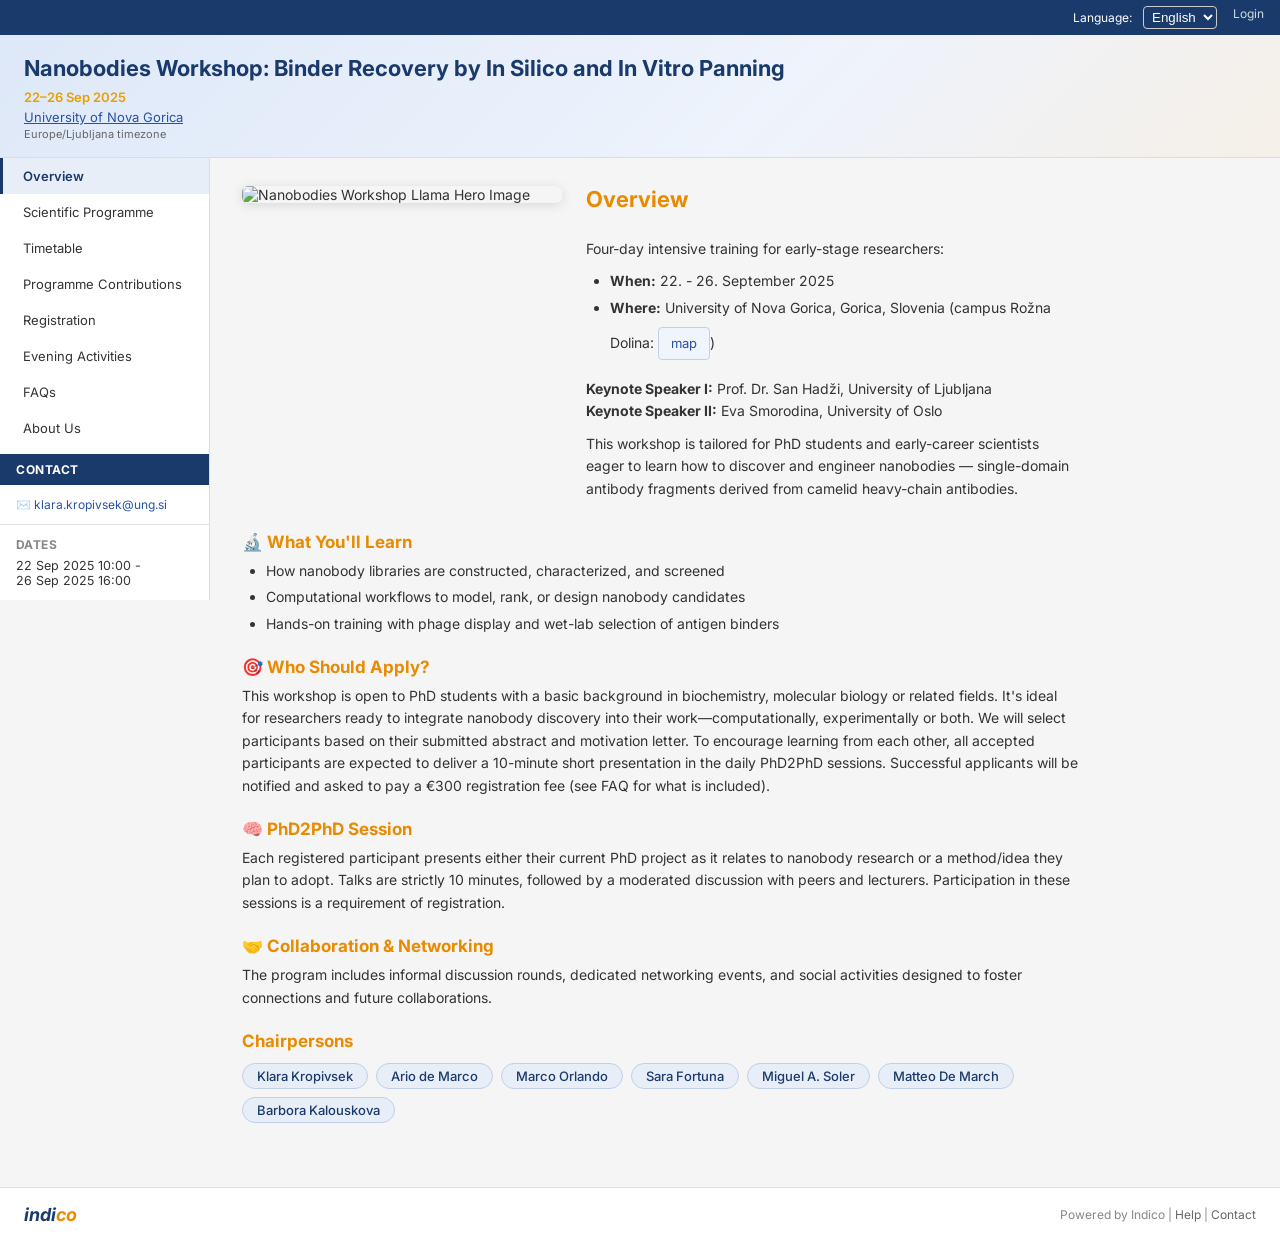
==== nanobodies-workshop/index.html @ 0fa0f904 "Add translated and emulated nanobodies indico workshop website" ====
<!DOCTYPE html>
<html lang="en">
<head>
  <meta charset="UTF-8">
  <meta name="viewport" content="width=device-width, initial-scale=1.0">
  <title>Nanobodies Workshop: Binder Recovery by In Silico and In Vitro Panning</title>
  <link rel="stylesheet" href="style.css">
  <link href="https://fonts.googleapis.com/css2?family=Inter:wght@400;500;600;700&display=swap" rel="stylesheet">
</head>
<body>

  <!-- Top Bar with Language Toggle -->
  <div id="top-bar">
    <div class="lang-switcher">
      <span style="color: #fff; margin-right: 8px;" data-i18n="lang_txt">Language:</span>
      <select id="lang-select" onchange="changeLanguage(this.value)" style="background: transparent; color: #fff; border: 1px solid #ccc; border-radius: 4px; padding: 2px 4px;">
        <option value="en" style="color: black;">English</option>
        <option value="it" style="color: black;">Italiano</option>
      </select>
    </div>
    <a href="#">Login</a>
  </div>

  <!-- Header -->
  <header id="site-header">
    <h1 data-i18n="site_title">Nanobodies Workshop: Binder Recovery by In Silico and In Vitro Panning</h1>
    <div class="event-meta" data-i18n="event_date">22–26 Sep 2025</div>
    <div class="event-location" data-i18n="event_loc">University of Nova Gorica</div>
    <div class="event-tz" data-i18n="event_tz">Europe/Ljubljana timezone</div>
  </header>

  <!-- Main Body Layout -->
  <div id="page-body">
    
    <!-- Sidebar -->
    <aside id="sidebar">
      <nav>
        <ul>
          <li><a href="#" class="nav-link active" data-target="overview" data-i18n="nav_overview">Overview</a></li>
          <li><a href="#" class="nav-link" data-target="programme" data-i18n="nav_programme">Scientific Programme</a></li>
          <li><a href="#" class="nav-link" data-target="timetable" data-i18n="nav_timetable">Timetable</a></li>
          <li><a href="#" class="nav-link" data-target="contributions" data-i18n="nav_contrib">Programme Contributions</a></li>
          <li><a href="#" class="nav-link" data-target="registration" data-i18n="nav_reg">Registration</a></li>
          <li><a href="#" class="nav-link" data-target="evening" data-i18n="nav_evening">Evening Activities</a></li>
          <li><a href="#" class="nav-link" data-target="faqs" data-i18n="nav_faqs">FAQs</a></li>
          <li><a href="#" class="nav-link" data-target="about" data-i18n="nav_about">About Us</a></li>
        </ul>
      </nav>
      
      <div class="sidebar-section-header" data-i18n="nav_support">Contact</div>
      <div class="sidebar-contact">
        <a href="mailto:klara.kropivsek@ung.si">✉️ klara.kropivsek@ung.si</a>
      </div>

      <div class="sidebar-info-box">
        <h4 data-i18n="dates_title">Dates</h4>
        <div data-i18n="dates_info">22 Sep 2025 10:00 -<br>26 Sep 2025 16:00</div>
      </div>
    </aside>

    <!-- Main Content Area -->
    <main id="main-content">
      
      <!-- Overview Section -->
      <section id="overview" class="page-section active">
        <div class="event-hero">
          <img src="hero.png" alt="Nanobodies Workshop Llama Hero Image">
          <div class="event-hero-text">
            <h2 data-i18n="overview_h2">Overview</h2>
            <p data-i18n="overview_p1">Four-day intensive training for early-stage researchers:</p>
            <ul>
              <li><strong data-i18n="when">When:</strong> 22. - 26. September 2025</li>
              <li><strong data-i18n="where">Where:</strong> University of Nova Gorica, Gorica, Slovenia (campus Rožna Dolina: <a href="https://maps.app.goo.gl/PM1hABKpAfYEtW3E6" class="map-link">map</a>)</li>
            </ul>
            <p><strong>Keynote Speaker I:</strong> Prof. Dr. San Hadži, University of Ljubljana<br>
            <strong>Keynote Speaker II:</strong> Eva Smorodina, University of Oslo</p>
            <p data-i18n="overview_p2">This workshop is tailored for PhD students and early-career scientists eager to learn how to discover and engineer nanobodies — single-domain antibody fragments derived from camelid heavy-chain antibodies.</p>
          </div>
        </div>

        <h3 data-i18n="ov_learn_h">🔬 What You'll Learn</h3>
        <ul>
          <li data-i18n="ov_learn_1">How nanobody libraries are constructed, characterized, and screened</li>
          <li data-i18n="ov_learn_2">Computational workflows to model, rank, or design nanobody candidates</li>
          <li data-i18n="ov_learn_3">Hands-on training with phage display and wet-lab selection of antigen binders</li>
        </ul>

        <h3 data-i18n="ov_who_h">🎯 Who Should Apply?</h3>
        <p data-i18n="ov_who_p">This workshop is open to PhD students with a basic background in biochemistry, molecular biology or related fields. It's ideal for researchers ready to integrate nanobody discovery into their work—computationally, experimentally or both. We will select participants based on their submitted abstract and motivation letter. To encourage learning from each other, all accepted participants are expected to deliver a 10-minute short presentation in the daily PhD2PhD sessions. Successful applicants will be notified and asked to pay a €300 registration fee (see FAQ for what is included).</p>

        <h3 data-i18n="ov_phd_h">🧠 PhD2PhD Session</h3>
        <p data-i18n="ov_phd_p">Each registered participant presents either their current PhD project as it relates to nanobody research or a method/idea they plan to adopt. Talks are strictly 10 minutes, followed by a moderated discussion with peers and lecturers. Participation in these sessions is a requirement of registration.</p>

        <h3 data-i18n="ov_collab_h">🤝 Collaboration & Networking</h3>
        <p data-i18n="ov_collab_p">The program includes informal discussion rounds, dedicated networking events, and social activities designed to foster connections and future collaborations.</p>

        <h3 data-i18n="ov_chair_h">Chairpersons</h3>
        <div class="chairpersons-grid">
          <span class="chairperson-tag">Klara Kropivsek</span>
          <span class="chairperson-tag">Ario de Marco</span>
          <span class="chairperson-tag">Marco Orlando</span>
          <span class="chairperson-tag">Sara Fortuna</span>
          <span class="chairperson-tag">Miguel A. Soler</span>
          <span class="chairperson-tag">Matteo De March</span>
          <span class="chairperson-tag">Barbora Kalouskova</span>
        </div>
      </section>

      <!-- Scientific Programme Section -->
      <section id="programme" class="page-section">
        <h2 data-i18n="prog_h2">Scientific Programme</h2>
        <p class="info-box note"><span class="info-icon">ℹ</span> <span data-i18n="prog_note">The Nanobodies Workshop programme is now available for download. Our keynote speaker will be announced shortly. Please note that minor changes may still occur.</span></p>

        <div class="programme-item">
          <div class="programme-item-header">Fundamentals of Nanobodies <span>▾</span></div>
          <div class="programme-item-body" data-i18n="prog_desc_1">Here we introduce the core principles of VHH library construction and display. Participants compare immune, naïve/pre-immune and synthetic library formats. They explore methods for generating diversity such as PCR amplification and CDR randomisation. The session also covers quality metrics—library size, complexity and error rates—and presents an overview of phage, yeast and ribosome display workflows.</div>
        </div>

        <div class="programme-item">
          <div class="programme-item-header">In Silico Modelling and Design <span>▾</span></div>
          <div class="programme-item-body" data-i18n="prog_desc_2">These sessions introduce core computational workflows for nanobody discovery, beginning with repertoire profiling and homology modelling to generate initial VHH structures and assess binding via virtual panning and docking. It then progresses to de novo design strategies, showcasing machine-learning and mutational-scanning approaches for proposing novel CDR variants with enhanced stability and affinity.</div>
        </div>

        <div class="programme-item">
          <div class="programme-item-header">Experimental Panning <span>▾</span></div>
          <div class="programme-item-body" data-i18n="prog_desc_3">These sessions focus on hands-on selection techniques for recovering antigen-specific VHHs. Participants run phage-display panning rounds, learn to adjust washing stringencies and elution methods, and compare solid-phase versus live-cell panning protocols. The session emphasises optimization at each round to maximise binder enrichment.</div>
        </div>
        
        <div class="programme-item">
          <div class="programme-item-header">Biophysics and Optimization <span>▾</span></div>
          <div class="programme-item-body" data-i18n="prog_desc_4">This session focuses on computational approaches for predicting and improving nanobody biophysical properties. Beginning with homology modelling, molecular docking and molecular dynamics, it explores how these methods can assess stability, affinity and aggregation propensity of VHHs.</div>
        </div>
        
        <div class="programme-item">
          <div class="programme-item-header">Structural and Imaging Applications <span>▾</span></div>
          <div class="programme-item-body" data-i18n="prog_desc_5">Here we address the role of nanobodies in structural biology and advanced microscopy. The session begins by examining how VHHs act as crystallization chaperones and cryo-EM stabilizers, reducing conformational heterogeneity, stabilizing transient protein states and serving as fiducial markers to improve particle alignment and orientation diversity.</div>
        </div>
        
        <div class="programme-item">
          <div class="programme-item-header">PhD2PhD <span>▾</span></div>
          <div class="programme-item-body" data-i18n="prog_desc_6">Each evening, early-stage researchers have the opportunity to present a concise overview of their PhD projects or novel methodological concepts in ten minutes, followed by a moderated discussion. This sessions are designed to encourage peer feedback, collaborative problem-solving and the exchange of practical insights.</div>
        </div>
        
        <div class="programme-item">
          <div class="programme-item-header">Keynote Lecture <span>▾</span></div>
          <div class="programme-item-body" data-i18n="prog_desc_7">Plenary keynote addresses broad perspectives on the current research landscape and future directions of nanobody science. More information to follow.</div>
        </div>
      </section>

      <!-- Timetable Section -->
      <section id="timetable" class="page-section">
        <h2 data-i18n="cal_h2">Timetable</h2>
        
        <div class="timetable-days">
          <button class="day-tab active" data-day="day1">Mon 22/09</button>
          <button class="day-tab" data-day="day2">Tue 23/09</button>
          <button class="day-tab" data-day="day3">Wed 24/09</button>
          <button class="day-tab" data-day="day4">Thu 25/09</button>
          <button class="day-tab" data-day="day5">Fri 26/09</button>
        </div>

        <div id="day1" class="timetable-day active">
          <h3>Mon 22/09</h3>
          
          <div class="timetable-entry">
            <div class="timetable-time">15:00</div>
            <div class="timetable-item registration">
              <strong>Registrations</strong>
              <div class="item-location">University of Nova Gorica</div>
            </div>
          </div>
          
          <div class="timetable-entry">
            <div class="timetable-time">16:00</div>
            <div class="timetable-item">
              <strong>Keynote Lecture I: Prof. San Hadži</strong>
              <div class="item-location">University of Nova Gorica</div>
            </div>
          </div>
          
          <div class="timetable-entry">
            <div class="timetable-time">17:00</div>
            <div class="timetable-item social">
              <strong>Apero</strong>
              <div class="item-location">University of Nova Gorica</div>
            </div>
          </div>
        </div>

        <div id="day2" class="timetable-day">
          <h3>Tue 23/09</h3>
          <p class="info-box">More detailed schedule will be available soon.</p>
        </div>
        <div id="day3" class="timetable-day"><h3>Wed 24/09</h3><p class="info-box">More detailed schedule will be available soon.</p></div>
        <div id="day4" class="timetable-day"><h3>Thu 25/09</h3><p class="info-box">More detailed schedule will be available soon.</p></div>
        <div id="day5" class="timetable-day"><h3>Fri 26/09</h3><p class="info-box">More detailed schedule will be available soon.</p></div>
      </section>

      <!-- Contributions Section -->
      <section id="contributions" class="page-section">
        <h2 data-i18n="contrib_h2">Programme Contributions</h2>
        
        <div class="contribution-card">
          <div class="contrib-title"><span class="contrib-num">9.</span> Keynote Lecture I: Prof. San Hadži</div>
          <div class="contrib-speaker">👤 <span class="speaker-name">Prof. San Hadži</span> (Faculty of Chemistry and Chemical Technology, University of Ljubljana)</div>
          <div class="contrib-time">🕒 22/09/25, 16:00</div>
          <div class="contrib-type">Lecture</div>
          <div class="contrib-abstract">Pareto trade-offs in nanobody binding affinity and its correlation with the geometrical space</div>
        </div>
        
        <div class="contribution-card">
          <div class="contrib-title"><span class="contrib-num">3.</span> Characteristics of Nanobody Libraries</div>
          <div class="contrib-speaker">👤 <span class="speaker-name">Prof. Ario de Marco</span> (University of Nova Gorica, Slovenia)</div>
          <div class="contrib-time">🕒 23/09/25, 09:00</div>
          <div class="contrib-type">Lecture</div>
          <div class="contrib-abstract">This introductory session provides a foundational overview of nanobody (VHH) libraries. Participants will learn the key differences between immune libraries, native/pre-immune libraries, and synthetic libraries.</div>
        </div>
        
        <div class="contribution-card">
          <div class="contrib-title"><span class="contrib-num">4.</span> Nanobody Isolation In Silico From Pre-Immune Libraries</div>
          <div class="contrib-speaker">👤 <span class="speaker-name">Klara Kropivsek</span> (University of Nova Gorica)</div>
          <div class="contrib-time">🕒 23/09/25, 11:00</div>
          <div class="contrib-type">Lecture</div>
          <div class="contrib-abstract">Virtual screening and docking-based identification of VHH candidates directly from NGS-sequenced naive repertoires.</div>
        </div>
      </section>

      <!-- Registration Section -->
      <section id="registration" class="page-section">
        <h2 data-i18n="reg_h2">Registration</h2>
        
        <div class="reg-notice">
          <div class="reg-icon">ℹ</div>
          <div>
            <strong data-i18n="reg_login_req">Account required to register</strong><br>
            <span data-i18n="reg_login_desc">You must be logged in to register for this event.</span><br>
            <a href="#" class="register-btn" data-i18n="btn_login">Login to Register</a>
          </div>
        </div>
      </section>

      <!-- Evening Activities Section -->
      <section id="evening" class="page-section">
        <h2 data-i18n="eve_h2">Evening Activities</h2>
        <p data-i18n="eve_desc">We'll share a full schedule soon, but you can already look forward to relaxed after-hours gatherings designed to bring everyone together. Test your wits in a <strong>friendly pub quiz</strong>, enjoy a <strong>conference dinner</strong> following one of the keynote talks, and join us for an <strong>additional social outing</strong>—whether it's sampling local flavours or discovering a regional landmark—to round off each day with good food and conversation and building new connections.</p>
      </section>

      <!-- FAQs Section -->
      <section id="faqs" class="page-section">
        <h2 data-i18n="faq_h2">FAQs</h2>
        
        <div class="faq-item">
          <div class="faq-q">1. Is the workshop free?</div>
          <div class="faq-a">
            No. Selected participants pay a <strong>€300 registration fee</strong>, which covers:
            <ul>
              <li>Accommodation at the Garage Hostel (see Q2)</li>
              <li>All meals (lunches, coffee breaks) and social events</li>
              <li>Wet-lab consumables and materials</li>
            </ul>
            <strong>Note:</strong> Transport costs are not covered, except for transfers we organize during the workshop.
          </div>
        </div>

        <div class="faq-item">
          <div class="faq-q">2. What accommodation is provided?</div>
          <div class="faq-a">
            We've reserved rooms at Garage Hostel, Solkan. Public transport is free for all workshop attendees and stops directly in front of the hostel. There's also a bike-sharing station nearby.
          </div>
        </div>
        
        <div class="faq-item">
          <div class="faq-q">3. Can I earn ECTS credits?</div>
          <div class="faq-a">
            We do not directly award ECTS credits. However, we will issue an official Certificate of Attendance indicating the workshop's workload and learning outcomes.
          </div>
        </div>
        
        <div class="faq-item">
          <div class="faq-q">4. Is the workshop open to international applicants?</div>
          <div class="faq-a">
            Yes, researchers from any country are welcome to apply. We're happy to provide invitation letters and supporting documents to help with your visa application.
          </div>
        </div>
        
        <div class="faq-item">
          <div class="faq-q">5. What food will be served?</div>
          <div class="faq-a">
            We cater to all dietary needs—vegetarian, vegan, gluten-free, halal, etc. When you register, you'll be asked to specify any dietary restrictions or allergies.
          </div>
        </div>
        
        <div class="faq-item">
          <div class="faq-q">8. What is the cancellation policy?</div>
          <div class="faq-a">
            Free cancellation up to 1.9.2025. No refunds for cancellations made after 1.9.2025.
          </div>
        </div>
      </section>

      <!-- About Us Section -->
      <section id="about" class="page-section">
        <h2 data-i18n="about_h2">About Us</h2>
        
        <h3 data-i18n="ab_org">About the Organisers</h3>
        <p data-i18n="ab_org_desc">The Nanobody Workshop is jointly organised by members of the Laboratory of Environmental and Life Sciences at the University of Nova Gorica and international collaborators. We are grateful for the support of everyone who helped shape the programme and make this event possible.</p>
        
        <h4 data-i18n="ab_scicomm">Scientific Committee</h4>
        <p><strong>Chair:</strong> Dr. Klara Kropivšek, Prof. Ario de Marco<br>
        <strong>Members:</strong> Dr. Marco Orlando, Dr. Claudia d'Ercole, Urša Štrancar, Lucia Cikatricisova, Mirna Nakić, Xinyu Hu, Dr. Miguel A. Soler, Dr. Sara Fortuna, Dr. Matteo De March, Dr. Barbora Kalousková</p>

        <h4 data-i18n="ab_orgcomm">Organising Committee</h4>
        <p>Dr. Klara Kropivšek, Prof. Ario de Marco, Dr. Claudia D'Ercole, Dr. Petra Raspor, Prof. Ian R. White, Nadja Lovec Santinello, Prof. Miha Pavšič (Instruct-ERIC Slovenia), PhD students of the LELS group<br>
        We also warmly acknowledge the support of the broader LELS team for their help and encouragement throughout the planning process.</p>

        <h3 data-i18n="ab_research">About the Research</h3>
        <p data-i18n="ab_research_desc">The Ario de Marco group specialises in scalable nanobody production, focusing on efficient microbial expression systems and robust purification protocols. They have developed and refined phage display selection strategies to isolate high-affinity binders, often integrating deep sequencing to monitor selection dynamics and improve target coverage.</p>

        <h3 data-i18n="ab_support">Support and Funding</h3>
        <p data-i18n="ab_support_desc"><strong>Host Institution:</strong> University of Nova Gorica – Laboratory of Environmental and Life Sciences (LELS)<br>
        <strong>Funding:</strong> Instruct ERIC Slovenia, SMASH (Marie Skłodowska-Curie Actions)</p>
      </section>

    </main>
  </div>

  <footer id="site-footer">
    <div class="footer-logo">
      indi<span>co</span>
    </div>
    <div>
      Powered by Indico | <a href="#">Help</a> | <a href="mailto:klara.kropivsek@ung.si">Contact</a>
    </div>
  </footer>

  <script src="script.js"></script>
  <script src="lang.js"></script>
</body>
</html>
---- nanobodies-workshop/style.css ----
/* ===== Reset & Base ===== */
*, *::before, *::after { box-sizing: border-box; margin: 0; padding: 0; }

:root {
  --primary: #1a3a6b;
  --primary-light: #2952a3;
  --accent: #e8a000;
  --accent-dark: #c98a00;
  --text: #333;
  --text-light: #555;
  --bg: #f5f5f5;
  --bg-white: #fff;
  --border: #ddd;
  --sidebar-width: 210px;
  --header-height: 120px;
  --nav-height: 44px;
  --orange: #e88b00;
}

html { scroll-behavior: smooth; }

body {
  font-family: 'Inter', 'Segoe UI', Arial, sans-serif;
  font-size: 14px;
  color: var(--text);
  background: var(--bg);
  min-height: 100vh;
}

a { color: var(--primary-light); text-decoration: none; }
a:hover { text-decoration: underline; }

/* ===== Top Bar ===== */
#top-bar {
  background: var(--primary);
  color: #fff;
  padding: 6px 16px;
  font-size: 12px;
  display: flex;
  justify-content: flex-end;
  gap: 16px;
}
#top-bar a { color: #cdd; font-size: 12px; }

/* ===== Header ===== */
#site-header {
  background: linear-gradient(135deg, #dde8f8 0%, #eef3fc 60%, #f5f0e8 100%);
  border-bottom: 1px solid var(--border);
  padding: 20px 24px 16px;
}
#site-header h1 {
  font-size: 22px;
  font-weight: 700;
  color: var(--primary);
  margin-bottom: 8px;
}
#site-header .event-meta {
  font-size: 13px;
  color: var(--accent);
  font-weight: 600;
  margin-bottom: 4px;
}
#site-header .event-location {
  font-size: 13px;
  color: var(--primary-light);
  text-decoration: underline;
  cursor: pointer;
}
#site-header .event-tz {
  font-size: 11px;
  color: #666;
  margin-top: 2px;
}

/* ===== Nav Tabs ===== */
#main-nav {
  background: #fff;
  border-bottom: 2px solid var(--border);
  display: flex;
  padding: 0 24px;
  gap: 0;
  overflow-x: auto;
}
#main-nav a {
  display: block;
  padding: 10px 16px;
  font-size: 13px;
  font-weight: 500;
  color: var(--text);
  border-bottom: 3px solid transparent;
  white-space: nowrap;
  transition: color 0.2s, border-color 0.2s;
}
#main-nav a:hover { color: var(--primary-light); text-decoration: none; }
#main-nav a.active {
  color: var(--primary);
  border-bottom-color: var(--primary);
  font-weight: 600;
}

/* ===== Layout ===== */
#page-body {
  display: flex;
  min-height: calc(100vh - 200px);
}

/* ===== Sidebar ===== */
#sidebar {
  width: var(--sidebar-width);
  min-width: var(--sidebar-width);
  background: #fff;
  border-right: 1px solid var(--border);
  padding: 0;
  position: sticky;
  top: 0;
  height: fit-content;
}

#sidebar nav ul { list-style: none; }
#sidebar nav ul li a {
  display: block;
  padding: 10px 20px;
  font-size: 13px;
  color: var(--text);
  border-left: 3px solid transparent;
  transition: background 0.15s, border-color 0.15s;
}
#sidebar nav ul li a:hover {
  background: #f0f4fb;
  color: var(--primary);
  text-decoration: none;
}
#sidebar nav ul li a.active {
  background: #e8eef7;
  border-left-color: var(--primary);
  color: var(--primary);
  font-weight: 600;
}

.sidebar-section-header {
  background: var(--primary);
  color: #fff;
  font-size: 12px;
  font-weight: 700;
  padding: 8px 16px;
  text-transform: uppercase;
  letter-spacing: 0.5px;
  margin-top: 8px;
}

.sidebar-contact { padding: 12px 16px; }
.sidebar-contact a {
  font-size: 12px;
  color: var(--primary-light);
  display: flex;
  align-items: center;
  gap: 6px;
}
.sidebar-contact a:hover { text-decoration: underline; }

/* ===== Main Content ===== */
#main-content {
  flex: 1;
  padding: 28px 32px;
  max-width: 900px;
}

/* Page sections (shown/hidden via JS) */
.page-section { display: none; }
.page-section.active { display: block; }

/* ===== Content Typography ===== */
#main-content h2 {
  font-size: 22px;
  font-weight: 700;
  color: var(--orange);
  margin-bottom: 18px;
  padding-bottom: 8px;
}
#main-content h3 {
  font-size: 17px;
  font-weight: 700;
  color: var(--orange);
  margin: 22px 0 8px;
}
#main-content h4 {
  font-size: 14px;
  font-weight: 700;
  color: var(--text);
  margin: 14px 0 6px;
}
#main-content p { margin-bottom: 10px; line-height: 1.6; }
#main-content ul {
  margin: 8px 0 10px 24px;
  line-height: 1.6;
}
#main-content li { margin-bottom: 4px; }

/* ===== Hero image ===== */
.event-hero {
  display: flex;
  gap: 24px;
  margin-bottom: 22px;
  align-items: flex-start;
}
.event-hero img {
  width: 320px;
  max-width: 100%;
  border-radius: 6px;
  box-shadow: 0 2px 12px rgba(0,0,0,0.12);
}
.event-hero-text { flex: 1; }

/* ===== Info Boxes ===== */
.info-box {
  background: #f0f4fb;
  border: 1px solid #b8cce8;
  border-left: 4px solid var(--primary);
  border-radius: 4px;
  padding: 12px 16px;
  margin: 14px 0;
  font-size: 13px;
  line-height: 1.5;
}
.info-box.note { border-left-color: var(--orange); background: #fef8ec; border-color: #f5dfaa; }
.info-box .info-icon { color: var(--primary); font-weight: bold; margin-right: 6px; }

blockquote {
  border-left: 3px solid var(--border);
  padding: 8px 16px;
  margin: 12px 0;
  color: var(--text-light);
  font-style: italic;
}

/* ===== Timetable ===== */
.timetable-days {
  display: flex;
  gap: 0;
  border-bottom: 2px solid var(--border);
  margin-bottom: 20px;
  flex-wrap: wrap;
}
.timetable-days button {
  padding: 8px 14px;
  font-size: 13px;
  border: 1px solid var(--border);
  border-bottom: none;
  background: #f5f5f5;
  cursor: pointer;
  color: var(--text);
  transition: background 0.15s;
  margin-right: 2px;
  border-radius: 4px 4px 0 0;
}
.timetable-days button:hover { background: #e0e8f5; }
.timetable-days button.active { background: #fff; border-bottom: 2px solid #fff; color: var(--primary); font-weight: 600; margin-bottom: -2px; }

.timetable-day { display: none; }
.timetable-day.active { display: block; }

.timetable-day h3 {
  font-size: 15px;
  color: var(--text);
  font-weight: 600;
  margin-bottom: 12px;
  padding-bottom: 6px;
  border-bottom: 1px solid var(--border);
}

.timetable-entry {
  display: flex;
  gap: 16px;
  padding: 8px 0;
  border-bottom: 1px solid #eee;
  align-items: flex-start;
}
.timetable-time {
  min-width: 50px;
  font-size: 13px;
  color: var(--text-light);
  font-weight: 600;
  padding-top: 2px;
}
.timetable-item {
  flex: 1;
  background: #fef9e8;
  border: 1px solid #ead898;
  border-radius: 4px;
  padding: 8px 12px;
  font-size: 13px;
}
.timetable-item.registration { background: #eaf4fb; border-color: #b8d8f0; }
.timetable-item.social { background: #f0eefd; border-color: #c8c0f0; }
.timetable-item .item-location {
  font-size: 11px;
  color: var(--text-light);
  font-style: italic;
  margin-top: 4px;
}

/* ===== Contributions ===== */
.contribution-card {
  border: 1px solid var(--border);
  border-radius: 6px;
  padding: 16px;
  margin-bottom: 16px;
  background: #fff;
  transition: box-shadow 0.2s;
}
.contribution-card:hover { box-shadow: 0 2px 12px rgba(0,0,0,0.08); }
.contribution-card .contrib-title {
  font-size: 15px;
  font-weight: 600;
  color: var(--primary-light);
  margin-bottom: 6px;
}
.contribution-card .contrib-speaker {
  font-size: 13px;
  color: var(--text-light);
  margin-bottom: 4px;
}
.contribution-card .contrib-speaker .speaker-name { font-weight: 600; color: var(--text); }
.contribution-card .contrib-time {
  font-size: 12px;
  color: var(--text-light);
  margin-bottom: 8px;
}
.contribution-card .contrib-type {
  display: inline-block;
  background: var(--primary);
  color: #fff;
  font-size: 11px;
  padding: 2px 8px;
  border-radius: 10px;
  margin-bottom: 8px;
}
.contribution-card .contrib-abstract {
  font-size: 13px;
  color: var(--text-light);
  line-height: 1.5;
}
.contribution-card .contrib-num { color: var(--primary-light); margin-right: 4px; }

/* ===== Registration ===== */
.reg-notice {
  background: #e8f0fb;
  border: 1px solid #b5ceee;
  border-radius: 6px;
  padding: 16px 20px;
  display: flex;
  gap: 12px;
  align-items: flex-start;
  font-size: 14px;
}
.reg-notice .reg-icon { font-size: 22px; color: var(--primary); flex-shrink: 0; }
.reg-notice a { font-weight: 600; }

/* ===== FAQs ===== */
.faq-item {
  border-bottom: 1px solid var(--border);
  padding: 14px 0;
}
.faq-q {
  font-size: 15px;
  font-weight: 700;
  color: var(--orange);
  cursor: pointer;
  display: flex;
  justify-content: space-between;
  align-items: center;
}
.faq-q::after { content: '▸'; font-size: 13px; color: var(--orange); transition: transform 0.2s; }
.faq-q.open::after { transform: rotate(90deg); }
.faq-a {
  display: none;
  margin-top: 10px;
  font-size: 13.5px;
  line-height: 1.65;
  color: var(--text);
}
.faq-a.open { display: block; }
.faq-a ul { margin: 8px 0 8px 24px; }

/* ===== People cards ===== */
.people-grid {
  display: grid;
  grid-template-columns: repeat(auto-fill, minmax(150px, 1fr));
  gap: 14px;
  margin: 16px 0;
}
.person-card {
  background: #fff;
  border: 1px solid var(--border);
  border-radius: 6px;
  padding: 14px;
  text-align: center;
  font-size: 13px;
  font-weight: 600;
  color: var(--primary);
}

/* ===== Scientific Programme items ===== */
.programme-item {
  border: 1px solid var(--border);
  border-radius: 6px;
  margin-bottom: 18px;
  overflow: hidden;
  background: #fff;
}
.programme-item-header {
  background: #f0f4fb;
  padding: 12px 16px;
  font-size: 15px;
  font-weight: 700;
  color: var(--primary);
  cursor: pointer;
  display: flex;
  justify-content: space-between;
  align-items: center;
  border-bottom: 1px solid var(--border);
}
.programme-item-header:hover { background: #e0e8f5; }
.programme-item-body {
  padding: 14px 16px;
  font-size: 13.5px;
  line-height: 1.65;
  color: var(--text);
}

/* ===== Chairpersons ===== */
.chairpersons-grid {
  display: flex;
  flex-wrap: wrap;
  gap: 8px;
  margin: 12px 0;
}
.chairperson-tag {
  background: #e8eef7;
  border: 1px solid #c0d0e8;
  border-radius: 16px;
  padding: 4px 14px;
  font-size: 13px;
  color: var(--primary);
  font-weight: 500;
}

/* ===== Footer ===== */
#site-footer {
  background: #fff;
  border-top: 1px solid var(--border);
  padding: 16px 24px;
  display: flex;
  justify-content: space-between;
  align-items: center;
  font-size: 12px;
  color: #888;
  margin-top: 24px;
}
#site-footer .footer-logo {
  font-weight: 700;
  font-size: 18px;
  color: var(--primary);
  font-style: italic;
}
#site-footer .footer-logo span { color: var(--orange); }
#site-footer a { color: #666; }
#site-footer a:hover { color: var(--primary); }

/* ===== Register Button ===== */
.register-btn {
  display: inline-block;
  background: var(--primary);
  color: #fff !important;
  padding: 9px 20px;
  border-radius: 4px;
  font-size: 14px;
  font-weight: 600;
  margin-top: 16px;
  transition: background 0.2s;
}
.register-btn:hover { background: var(--primary-light); text-decoration: none !important; }

/* ===== Sidebar dates box ===== */
.sidebar-info-box {
  border-top: 1px solid var(--border);
  padding: 12px 16px;
  font-size: 12.5px;
  color: var(--text);
}
.sidebar-info-box h4 {
  font-size: 12px;
  font-weight: 700;
  text-transform: uppercase;
  letter-spacing: 0.4px;
  color: #888;
  margin-bottom: 6px;
}

/* ===== Map link ===== */
.map-link {
  display: inline-flex;
  align-items: center;
  gap: 6px;
  font-size: 13px;
  color: var(--primary-light);
  background: #f0f4fb;
  border: 1px solid #c0d0e8;
  border-radius: 4px;
  padding: 5px 12px;
  margin: 8px 0;
}
.map-link:hover { background: #e0e8f5; text-decoration: none; }

/* Responsive */
@media (max-width: 700px) {
  #sidebar { display: none; }
  .event-hero { flex-direction: column; }
  .event-hero img { width: 100%; }
  #main-content { padding: 16px; }
}
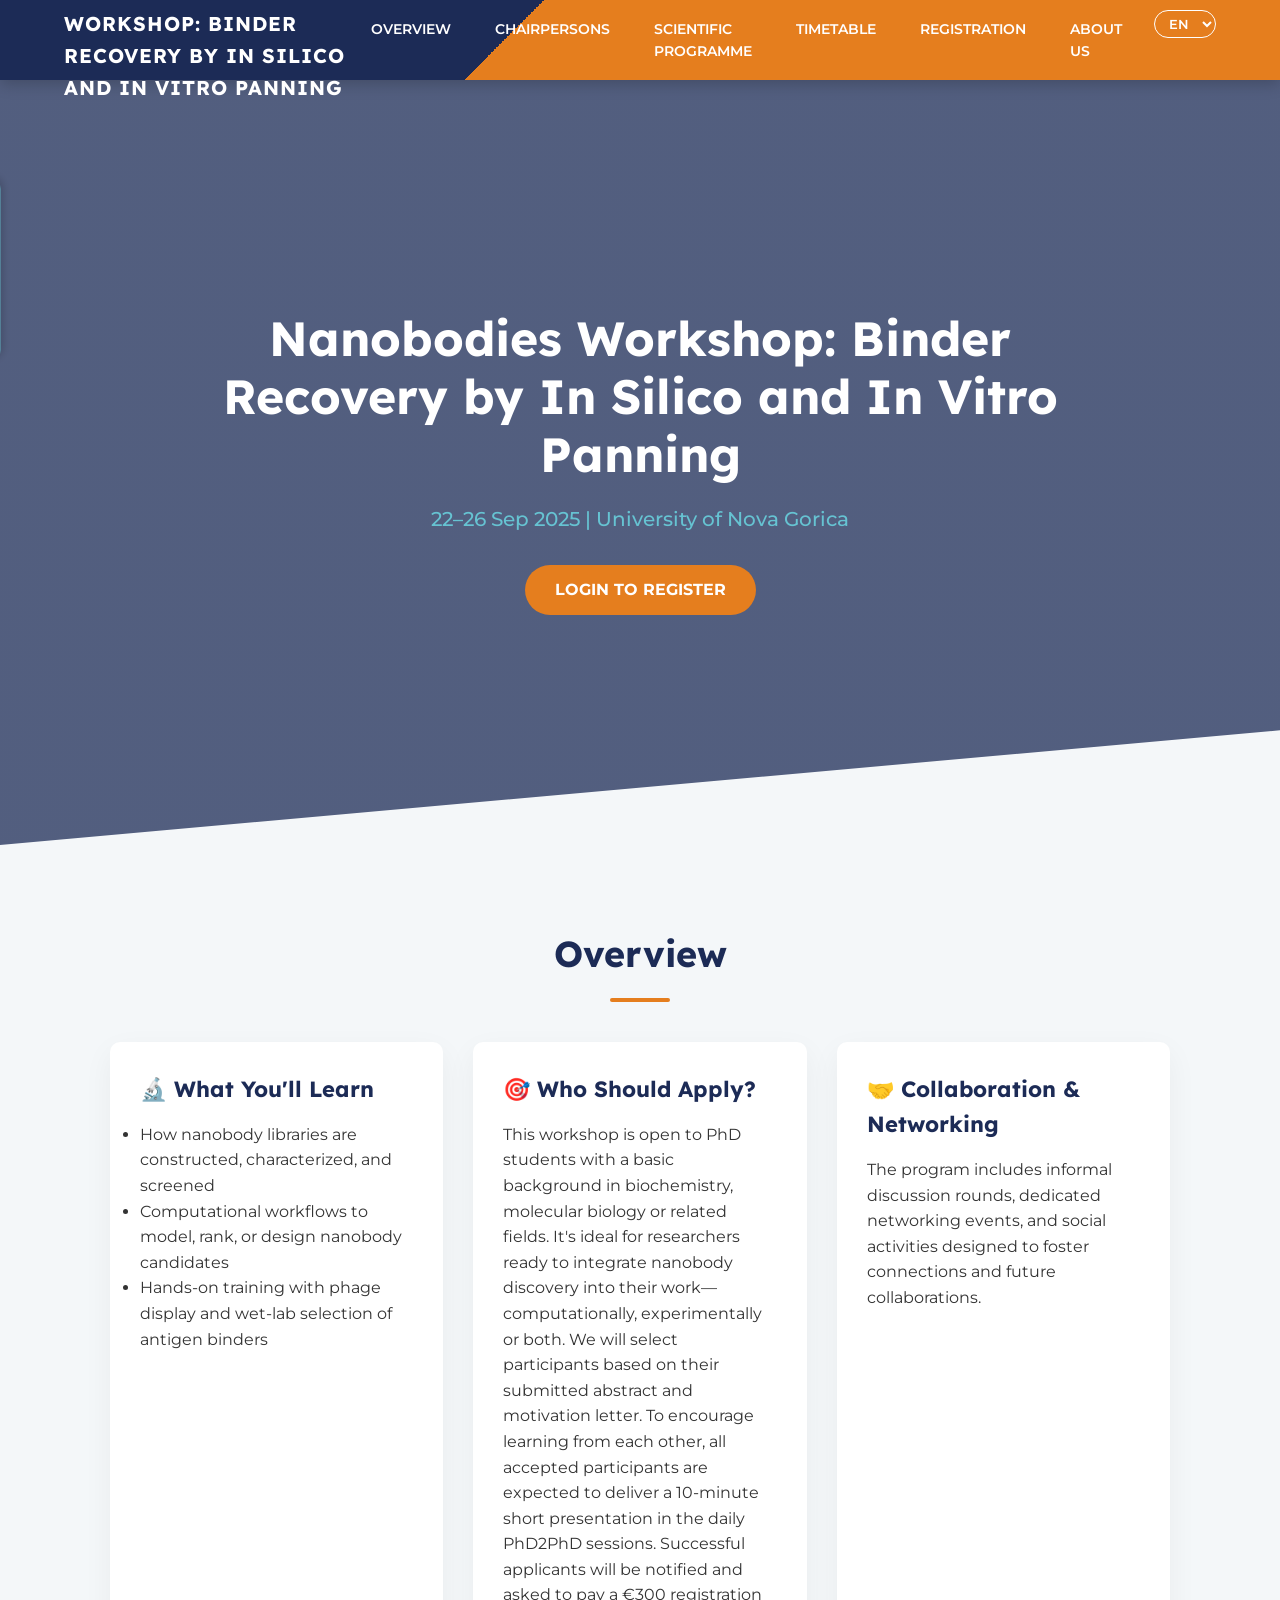
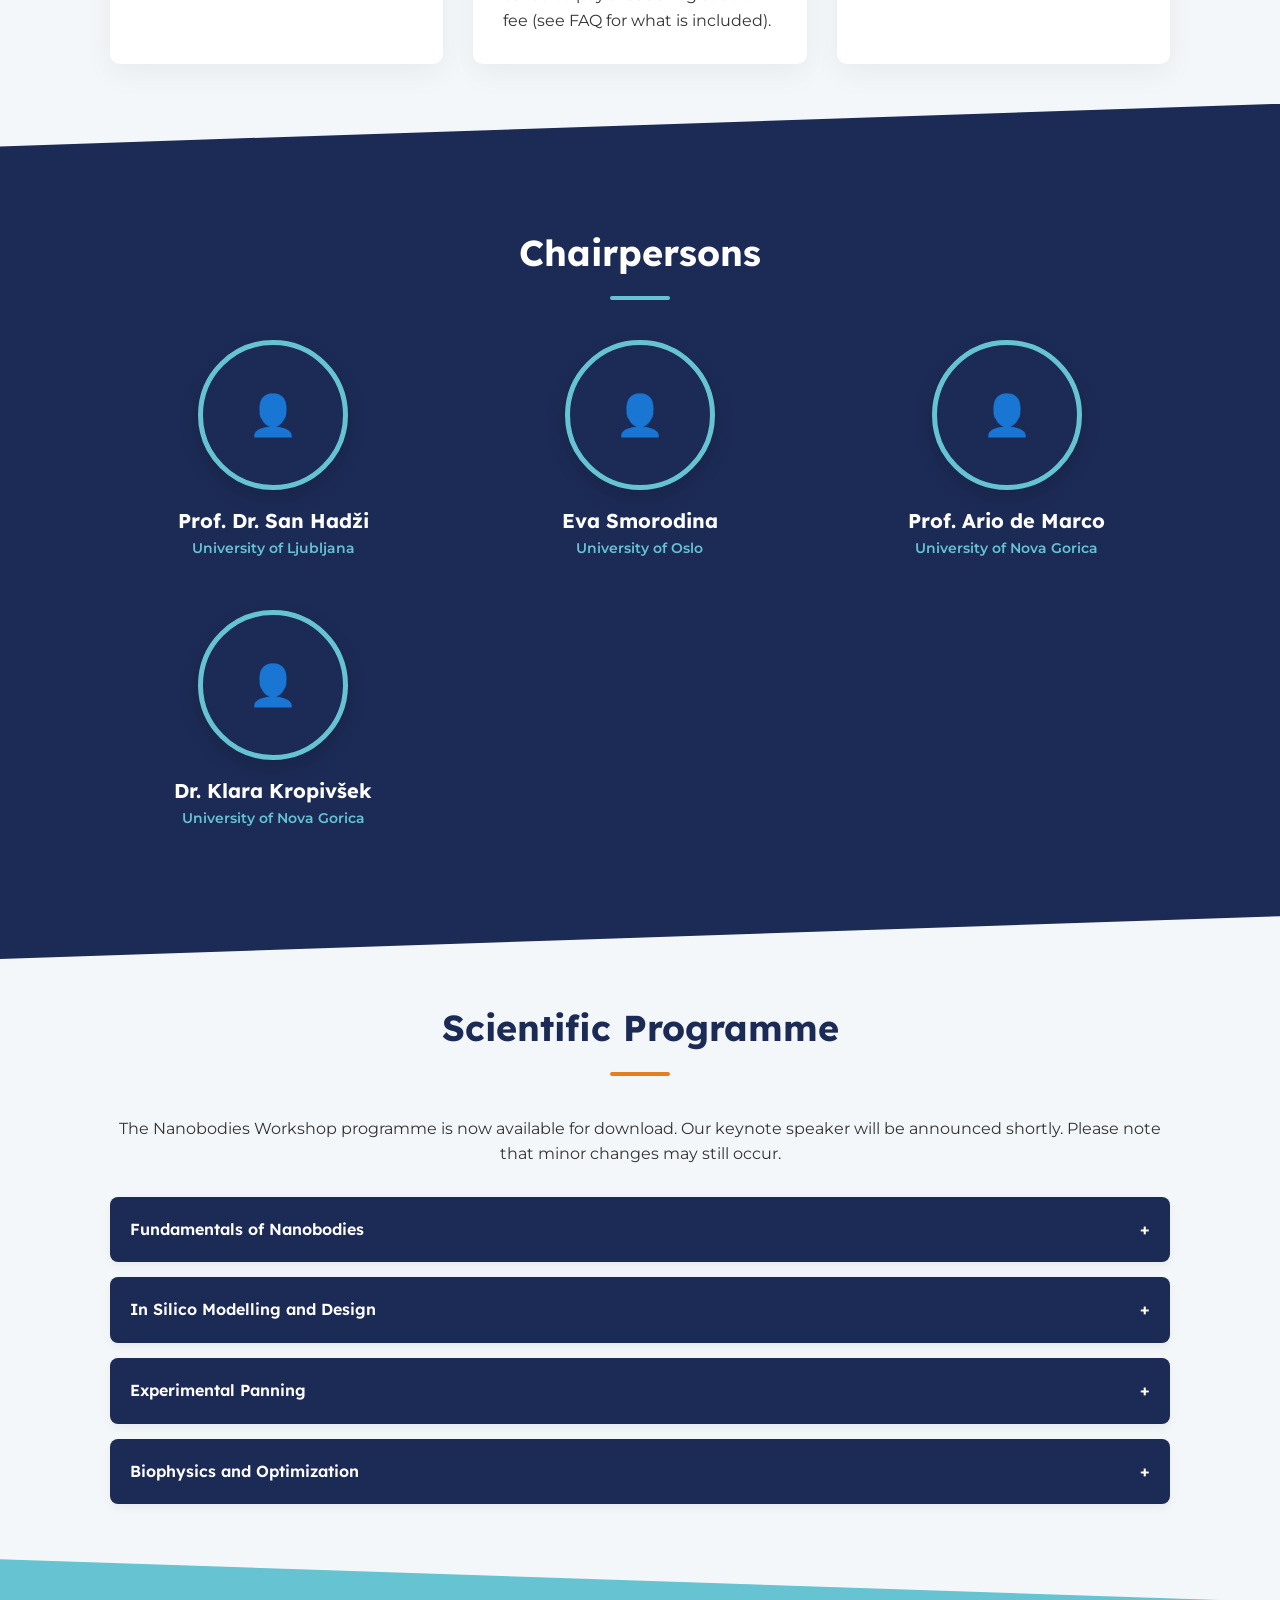
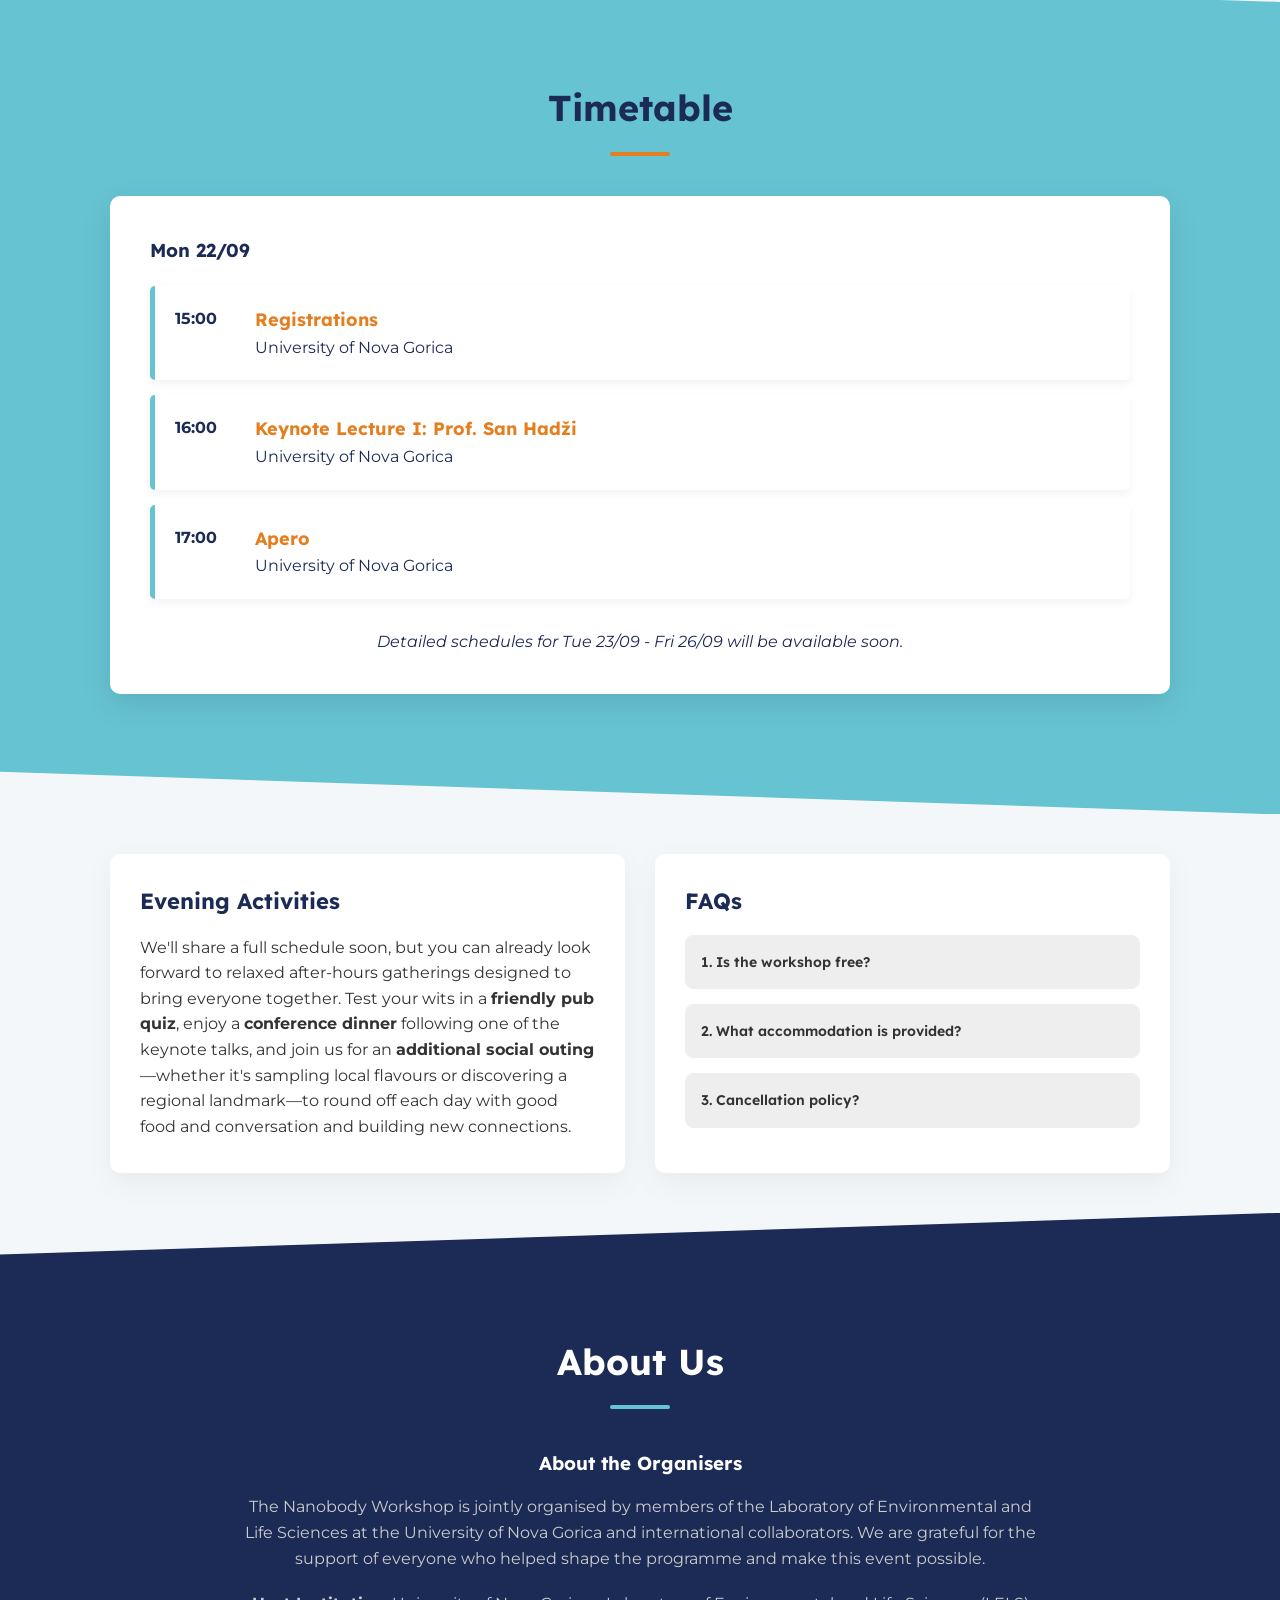
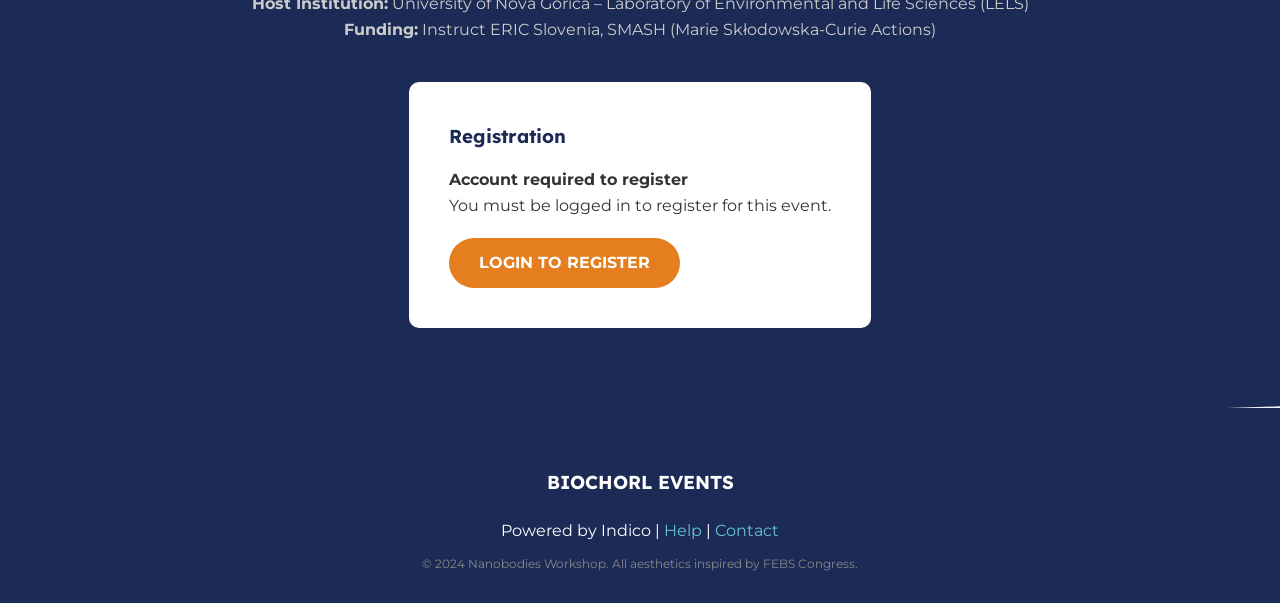
==== commit 7decf465: "Update aesthetics to match FEBS Congress" ====
--- a/nanobodies-workshop/index.html
+++ b/nanobodies-workshop/index.html
@@ -5,335 +5,251 @@
   <meta name="viewport" content="width=device-width, initial-scale=1.0">
   <title>Nanobodies Workshop: Binder Recovery by In Silico and In Vitro Panning</title>
   <link rel="stylesheet" href="style.css">
-  <link href="https://fonts.googleapis.com/css2?family=Inter:wght@400;500;600;700&display=swap" rel="stylesheet">
+  <!-- Load external fonts directly in CSS -->
 </head>
 <body>
 
-  <!-- Top Bar with Language Toggle -->
-  <div id="top-bar">
-    <div class="lang-switcher">
-      <span style="color: #fff; margin-right: 8px;" data-i18n="lang_txt">Language:</span>
-      <select id="lang-select" onchange="changeLanguage(this.value)" style="background: transparent; color: #fff; border: 1px solid #ccc; border-radius: 4px; padding: 2px 4px;">
-        <option value="en" style="color: black;">English</option>
-        <option value="it" style="color: black;">Italiano</option>
-      </select>
-    </div>
-    <a href="#">Login</a>
-  </div>
-
-  <!-- Header -->
-  <header id="site-header">
-    <h1 data-i18n="site_title">Nanobodies Workshop: Binder Recovery by In Silico and In Vitro Panning</h1>
-    <div class="event-meta" data-i18n="event_date">22–26 Sep 2025</div>
-    <div class="event-location" data-i18n="event_loc">University of Nova Gorica</div>
-    <div class="event-tz" data-i18n="event_tz">Europe/Ljubljana timezone</div>
+  <!-- Sticky Top Navigation -->
+  <nav id="top-nav">
+    <div class="nav-brand" data-i18n="site_title">Nanobodies Workshop</div>
+    <div class="nav-links">
+      <a href="#overview" data-i18n="nav_overview">Overview</a>
+      <a href="#speakers" data-i18n="ov_chair_h">Speakers</a> <!-- Using the chair/speakers heading -->
+      <a href="#programme" data-i18n="nav_programme">Programme</a>
+      <a href="#timetable" data-i18n="nav_timetable">Timetable</a>
+      <a href="#registration" data-i18n="nav_reg">Registration</a>
+      <a href="#about" data-i18n="nav_about">About Us</a>
+      
+      <div class="lang-switcher">
+        <select id="lang-select" onchange="changeLanguage(this.value)">
+          <option value="en">EN</option>
+          <option value="it">IT</option>
+        </select>
+      </div>
+    </div>
+  </nav>
+
+  <!-- Vertical Tab (Decorative / functional like FEBS) -->
+  <div class="vertical-tab" data-i18n="event_date">22–26 Sep 2025</div>
+
+  <!-- Hero Section -->
+  <header id="hero">
+    <div class="hero-content">
+      <h1 class="font-heading" data-i18n="site_title">Nanobodies Workshop: Binder Recovery by In Silico and In Vitro Panning</h1>
+      <div class="hero-meta">
+        <span data-i18n="event_date">22–26 Sep 2025</span> | 
+        <span data-i18n="event_loc">University of Nova Gorica</span>
+      </div>
+      <a href="#registration" class="pill-btn" data-i18n="btn_login">Login to Register</a>
+    </div>
   </header>
 
-  <!-- Main Body Layout -->
-  <div id="page-body">
-    
-    <!-- Sidebar -->
-    <aside id="sidebar">
-      <nav>
-        <ul>
-          <li><a href="#" class="nav-link active" data-target="overview" data-i18n="nav_overview">Overview</a></li>
-          <li><a href="#" class="nav-link" data-target="programme" data-i18n="nav_programme">Scientific Programme</a></li>
-          <li><a href="#" class="nav-link" data-target="timetable" data-i18n="nav_timetable">Timetable</a></li>
-          <li><a href="#" class="nav-link" data-target="contributions" data-i18n="nav_contrib">Programme Contributions</a></li>
-          <li><a href="#" class="nav-link" data-target="registration" data-i18n="nav_reg">Registration</a></li>
-          <li><a href="#" class="nav-link" data-target="evening" data-i18n="nav_evening">Evening Activities</a></li>
-          <li><a href="#" class="nav-link" data-target="faqs" data-i18n="nav_faqs">FAQs</a></li>
-          <li><a href="#" class="nav-link" data-target="about" data-i18n="nav_about">About Us</a></li>
-        </ul>
-      </nav>
+  <!-- Overview Section -->
+  <section id="overview">
+    <div class="container">
+      <h2 class="section-title" data-i18n="overview_h2">Overview</h2>
+      <div class="card-grid">
+        <div class="info-card">
+          <h3 data-i18n="ov_learn_h">🔬 What You'll Learn</h3>
+          <ul>
+            <li data-i18n="ov_learn_1">How nanobody libraries are constructed, characterized, and screened</li>
+            <li data-i18n="ov_learn_2">Computational workflows to model, rank, or design nanobody candidates</li>
+            <li data-i18n="ov_learn_3">Hands-on training with phage display and wet-lab selection of antigen binders</li>
+          </ul>
+        </div>
+        <div class="info-card">
+          <h3 data-i18n="ov_who_h">🎯 Who Should Apply?</h3>
+          <p data-i18n="ov_who_p">This workshop is open to PhD students with a basic background in biochemistry, molecular biology or related fields. It's ideal for researchers ready to integrate nanobody discovery into their work—computationally, experimentally or both. We will select participants based on their submitted abstract and motivation letter. To encourage learning from each other, all accepted participants are expected to deliver a 10-minute short presentation in the daily PhD2PhD sessions. Successful applicants will be notified and asked to pay a €300 registration fee (see FAQ for what is included).</p>
+        </div>
+        <div class="info-card">
+          <h3 data-i18n="ov_collab_h">🤝 Collaboration & Networking</h3>
+          <p data-i18n="ov_collab_p">The program includes informal discussion rounds, dedicated networking events, and social activities designed to foster connections and future collaborations.</p>
+        </div>
+      </div>
+    </div>
+  </section>
+
+  <!-- Keynote / Speakers Section (Slanted Navy Background) -->
+  <section id="speakers" class="bg-slant-navy">
+    <div class="container">
+      <h2 class="section-title" data-i18n="ov_chair_h">Chairpersons & Keynotes</h2>
+      <div class="speakers-grid">
+        
+        <!-- Keynote 1 -->
+        <div class="speaker-card">
+          <div class="speaker-img-placeholder">👤</div>
+          <div class="speaker-name">Prof. Dr. San Hadži</div>
+          <div class="speaker-title">University of Ljubljana</div>
+        </div>
+        
+        <!-- Keynote 2 -->
+        <div class="speaker-card">
+          <div class="speaker-img-placeholder">👤</div>
+          <div class="speaker-name">Eva Smorodina</div>
+          <div class="speaker-title">University of Oslo</div>
+        </div>
+        
+        <!-- Chairs -->
+        <div class="speaker-card">
+          <div class="speaker-img-placeholder">👤</div>
+          <div class="speaker-name">Prof. Ario de Marco</div>
+          <div class="speaker-title">University of Nova Gorica</div>
+        </div>
+        
+        <div class="speaker-card">
+          <div class="speaker-img-placeholder">👤</div>
+          <div class="speaker-name">Dr. Klara Kropivšek</div>
+          <div class="speaker-title">University of Nova Gorica</div>
+        </div>
+
+      </div>
+    </div>
+  </section>
+
+  <!-- Scientific Programme -->
+  <section id="programme">
+    <div class="container">
+      <h2 class="section-title" data-i18n="prog_h2">Scientific Programme</h2>
+      <p style="text-align: center; margin-bottom: 30px;" data-i18n="prog_note">The Nanobodies Workshop programme is now available for download. Our keynote speaker will be announced shortly. Please note that minor changes may still occur.</p>
+
+      <!-- Accordion items -->
+      <div class="accordion-item">
+        <div class="accordion-header">Fundamentals of Nanobodies <span>+</span></div>
+        <div class="accordion-body">
+          <p data-i18n="prog_desc_1">Here we introduce the core principles of VHH library construction and display. Participants compare immune, naïve/pre-immune and synthetic library formats. They explore methods for generating diversity such as PCR amplification and CDR randomisation. The session also covers quality metrics—library size, complexity and error rates—and presents an overview of phage, yeast and ribosome display workflows.</p>
+        </div>
+      </div>
+
+      <div class="accordion-item">
+        <div class="accordion-header">In Silico Modelling and Design <span>+</span></div>
+        <div class="accordion-body">
+          <p data-i18n="prog_desc_2">These sessions introduce core computational workflows for nanobody discovery, beginning with repertoire profiling and homology modelling to generate initial VHH structures and assess binding via virtual panning and docking. It then progresses to de novo design strategies, showcasing machine-learning and mutational-scanning approaches for proposing novel CDR variants with enhanced stability and affinity.</p>
+        </div>
+      </div>
+
+      <div class="accordion-item">
+        <div class="accordion-header">Experimental Panning <span>+</span></div>
+        <div class="accordion-body">
+          <p data-i18n="prog_desc_3">These sessions focus on hands-on selection techniques for recovering antigen-specific VHHs. Participants run phage-display panning rounds, learn to adjust washing stringencies and elution methods, and compare solid-phase versus live-cell panning protocols. The session emphasises optimization at each round to maximise binder enrichment.</p>
+        </div>
+      </div>
+
+      <div class="accordion-item">
+        <div class="accordion-header">Biophysics and Optimization <span>+</span></div>
+        <div class="accordion-body">
+          <p data-i18n="prog_desc_4">This session focuses on computational approaches for predicting and improving nanobody biophysical properties. Beginning with homology modelling, molecular docking and molecular dynamics, it explores how these methods can assess stability, affinity and aggregation propensity of VHHs.</p>
+        </div>
+      </div>
+
+    </div>
+  </section>
+
+  <!-- Timetable (Slanted Teal Background) -->
+  <section id="timetable" class="bg-slant-teal">
+    <div class="container">
+      <h2 class="section-title" data-i18n="cal_h2">Timetable</h2>
       
-      <div class="sidebar-section-header" data-i18n="nav_support">Contact</div>
-      <div class="sidebar-contact">
-        <a href="mailto:klara.kropivsek@ung.si">✉️ klara.kropivsek@ung.si</a>
-      </div>
-
-      <div class="sidebar-info-box">
-        <h4 data-i18n="dates_title">Dates</h4>
-        <div data-i18n="dates_info">22 Sep 2025 10:00 -<br>26 Sep 2025 16:00</div>
-      </div>
-    </aside>
-
-    <!-- Main Content Area -->
-    <main id="main-content">
+      <div style="background: var(--white); padding: 40px; border-radius: 10px; box-shadow: 0 10px 30px rgba(0,0,0,0.1);">
+        <h3 style="margin-bottom: 20px; color: var(--navy);">Mon 22/09</h3>
+        
+        <div class="timetable-entry">
+          <div class="timetable-time">15:00</div>
+          <div class="timetable-details">
+            <strong>Registrations</strong>
+            <span>University of Nova Gorica</span>
+          </div>
+        </div>
+
+        <div class="timetable-entry">
+          <div class="timetable-time">16:00</div>
+          <div class="timetable-details">
+            <strong>Keynote Lecture I: Prof. San Hadži</strong>
+            <span>University of Nova Gorica</span>
+          </div>
+        </div>
+
+        <div class="timetable-entry">
+          <div class="timetable-time">17:00</div>
+          <div class="timetable-details">
+            <strong>Apero</strong>
+            <span>University of Nova Gorica</span>
+          </div>
+        </div>
+        
+        <p style="margin-top: 30px; color: var(--navy); text-align: center; font-style: italic;">Detailed schedules for Tue 23/09 - Fri 26/09 will be available soon.</p>
+      </div>
+
+    </div>
+  </section>
+
+  <!-- Evening Activities & FAQs -->
+  <section id="info">
+    <div class="container">
+      <div class="card-grid">
+        
+        <!-- Evening Activities -->
+        <div class="info-card">
+          <h3 data-i18n="eve_h2">Evening Activities</h3>
+          <p data-i18n="eve_desc">We'll share a full schedule soon, but you can already look forward to relaxed after-hours gatherings designed to bring everyone together. Test your wits in a friendly pub quiz, enjoy a conference dinner following one of the keynote talks, and join us for an additional social outing—whether it's sampling local flavours or discovering a regional landmark—to round off each day with good food and conversation and building new connections.</p>
+        </div>
+
+        <!-- FAQs -->
+        <div class="info-card">
+          <h3 data-i18n="faq_h2">FAQs</h3>
+          <div class="accordion-item" style="box-shadow:none; border:1px solid #eee;">
+            <div class="accordion-header" style="background:#eee; color:#333; font-size:14px; padding:15px;">1. Is the workshop free?</div>
+            <div class="accordion-body">
+              <p style="font-size:13px; padding-top:10px;">No. Selected participants pay a <strong>€300 registration fee</strong>. Transport costs are not covered.</p>
+            </div>
+          </div>
+          <div class="accordion-item" style="box-shadow:none; border:1px solid #eee;">
+            <div class="accordion-header" style="background:#eee; color:#333; font-size:14px; padding:15px;">2. What accommodation is provided?</div>
+            <div class="accordion-body">
+              <p style="font-size:13px; padding-top:10px;">We've reserved rooms at Garage Hostel, Solkan. Public transport is free for all attendees.</p>
+            </div>
+          </div>
+          <div class="accordion-item" style="box-shadow:none; border:1px solid #eee;">
+            <div class="accordion-header" style="background:#eee; color:#333; font-size:14px; padding:15px;">3. Cancellation policy?</div>
+            <div class="accordion-body">
+              <p style="font-size:13px; padding-top:10px;">Free cancellation up to 1.9.2025. No refunds for cancellations made after 1.9.2025.</p>
+            </div>
+          </div>
+        </div>
+
+      </div>
+    </div>
+  </section>
+
+  <!-- About & Registration (Slanted Navy) -->
+  <section id="about" class="bg-slant-navy">
+    <div class="container text-center" style="text-align: center;">
+      <h2 class="section-title" data-i18n="about_h2">About Us & Registration</h2>
       
-      <!-- Overview Section -->
-      <section id="overview" class="page-section active">
-        <div class="event-hero">
-          <img src="hero.png" alt="Nanobodies Workshop Llama Hero Image">
-          <div class="event-hero-text">
-            <h2 data-i18n="overview_h2">Overview</h2>
-            <p data-i18n="overview_p1">Four-day intensive training for early-stage researchers:</p>
-            <ul>
-              <li><strong data-i18n="when">When:</strong> 22. - 26. September 2025</li>
-              <li><strong data-i18n="where">Where:</strong> University of Nova Gorica, Gorica, Slovenia (campus Rožna Dolina: <a href="https://maps.app.goo.gl/PM1hABKpAfYEtW3E6" class="map-link">map</a>)</li>
-            </ul>
-            <p><strong>Keynote Speaker I:</strong> Prof. Dr. San Hadži, University of Ljubljana<br>
-            <strong>Keynote Speaker II:</strong> Eva Smorodina, University of Oslo</p>
-            <p data-i18n="overview_p2">This workshop is tailored for PhD students and early-career scientists eager to learn how to discover and engineer nanobodies — single-domain antibody fragments derived from camelid heavy-chain antibodies.</p>
-          </div>
-        </div>
-
-        <h3 data-i18n="ov_learn_h">🔬 What You'll Learn</h3>
-        <ul>
-          <li data-i18n="ov_learn_1">How nanobody libraries are constructed, characterized, and screened</li>
-          <li data-i18n="ov_learn_2">Computational workflows to model, rank, or design nanobody candidates</li>
-          <li data-i18n="ov_learn_3">Hands-on training with phage display and wet-lab selection of antigen binders</li>
-        </ul>
-
-        <h3 data-i18n="ov_who_h">🎯 Who Should Apply?</h3>
-        <p data-i18n="ov_who_p">This workshop is open to PhD students with a basic background in biochemistry, molecular biology or related fields. It's ideal for researchers ready to integrate nanobody discovery into their work—computationally, experimentally or both. We will select participants based on their submitted abstract and motivation letter. To encourage learning from each other, all accepted participants are expected to deliver a 10-minute short presentation in the daily PhD2PhD sessions. Successful applicants will be notified and asked to pay a €300 registration fee (see FAQ for what is included).</p>
-
-        <h3 data-i18n="ov_phd_h">🧠 PhD2PhD Session</h3>
-        <p data-i18n="ov_phd_p">Each registered participant presents either their current PhD project as it relates to nanobody research or a method/idea they plan to adopt. Talks are strictly 10 minutes, followed by a moderated discussion with peers and lecturers. Participation in these sessions is a requirement of registration.</p>
-
-        <h3 data-i18n="ov_collab_h">🤝 Collaboration & Networking</h3>
-        <p data-i18n="ov_collab_p">The program includes informal discussion rounds, dedicated networking events, and social activities designed to foster connections and future collaborations.</p>
-
-        <h3 data-i18n="ov_chair_h">Chairpersons</h3>
-        <div class="chairpersons-grid">
-          <span class="chairperson-tag">Klara Kropivsek</span>
-          <span class="chairperson-tag">Ario de Marco</span>
-          <span class="chairperson-tag">Marco Orlando</span>
-          <span class="chairperson-tag">Sara Fortuna</span>
-          <span class="chairperson-tag">Miguel A. Soler</span>
-          <span class="chairperson-tag">Matteo De March</span>
-          <span class="chairperson-tag">Barbora Kalouskova</span>
-        </div>
-      </section>
-
-      <!-- Scientific Programme Section -->
-      <section id="programme" class="page-section">
-        <h2 data-i18n="prog_h2">Scientific Programme</h2>
-        <p class="info-box note"><span class="info-icon">ℹ</span> <span data-i18n="prog_note">The Nanobodies Workshop programme is now available for download. Our keynote speaker will be announced shortly. Please note that minor changes may still occur.</span></p>
-
-        <div class="programme-item">
-          <div class="programme-item-header">Fundamentals of Nanobodies <span>▾</span></div>
-          <div class="programme-item-body" data-i18n="prog_desc_1">Here we introduce the core principles of VHH library construction and display. Participants compare immune, naïve/pre-immune and synthetic library formats. They explore methods for generating diversity such as PCR amplification and CDR randomisation. The session also covers quality metrics—library size, complexity and error rates—and presents an overview of phage, yeast and ribosome display workflows.</div>
-        </div>
-
-        <div class="programme-item">
-          <div class="programme-item-header">In Silico Modelling and Design <span>▾</span></div>
-          <div class="programme-item-body" data-i18n="prog_desc_2">These sessions introduce core computational workflows for nanobody discovery, beginning with repertoire profiling and homology modelling to generate initial VHH structures and assess binding via virtual panning and docking. It then progresses to de novo design strategies, showcasing machine-learning and mutational-scanning approaches for proposing novel CDR variants with enhanced stability and affinity.</div>
-        </div>
-
-        <div class="programme-item">
-          <div class="programme-item-header">Experimental Panning <span>▾</span></div>
-          <div class="programme-item-body" data-i18n="prog_desc_3">These sessions focus on hands-on selection techniques for recovering antigen-specific VHHs. Participants run phage-display panning rounds, learn to adjust washing stringencies and elution methods, and compare solid-phase versus live-cell panning protocols. The session emphasises optimization at each round to maximise binder enrichment.</div>
-        </div>
-        
-        <div class="programme-item">
-          <div class="programme-item-header">Biophysics and Optimization <span>▾</span></div>
-          <div class="programme-item-body" data-i18n="prog_desc_4">This session focuses on computational approaches for predicting and improving nanobody biophysical properties. Beginning with homology modelling, molecular docking and molecular dynamics, it explores how these methods can assess stability, affinity and aggregation propensity of VHHs.</div>
-        </div>
-        
-        <div class="programme-item">
-          <div class="programme-item-header">Structural and Imaging Applications <span>▾</span></div>
-          <div class="programme-item-body" data-i18n="prog_desc_5">Here we address the role of nanobodies in structural biology and advanced microscopy. The session begins by examining how VHHs act as crystallization chaperones and cryo-EM stabilizers, reducing conformational heterogeneity, stabilizing transient protein states and serving as fiducial markers to improve particle alignment and orientation diversity.</div>
-        </div>
-        
-        <div class="programme-item">
-          <div class="programme-item-header">PhD2PhD <span>▾</span></div>
-          <div class="programme-item-body" data-i18n="prog_desc_6">Each evening, early-stage researchers have the opportunity to present a concise overview of their PhD projects or novel methodological concepts in ten minutes, followed by a moderated discussion. This sessions are designed to encourage peer feedback, collaborative problem-solving and the exchange of practical insights.</div>
-        </div>
-        
-        <div class="programme-item">
-          <div class="programme-item-header">Keynote Lecture <span>▾</span></div>
-          <div class="programme-item-body" data-i18n="prog_desc_7">Plenary keynote addresses broad perspectives on the current research landscape and future directions of nanobody science. More information to follow.</div>
-        </div>
-      </section>
-
-      <!-- Timetable Section -->
-      <section id="timetable" class="page-section">
-        <h2 data-i18n="cal_h2">Timetable</h2>
-        
-        <div class="timetable-days">
-          <button class="day-tab active" data-day="day1">Mon 22/09</button>
-          <button class="day-tab" data-day="day2">Tue 23/09</button>
-          <button class="day-tab" data-day="day3">Wed 24/09</button>
-          <button class="day-tab" data-day="day4">Thu 25/09</button>
-          <button class="day-tab" data-day="day5">Fri 26/09</button>
-        </div>
-
-        <div id="day1" class="timetable-day active">
-          <h3>Mon 22/09</h3>
-          
-          <div class="timetable-entry">
-            <div class="timetable-time">15:00</div>
-            <div class="timetable-item registration">
-              <strong>Registrations</strong>
-              <div class="item-location">University of Nova Gorica</div>
-            </div>
-          </div>
-          
-          <div class="timetable-entry">
-            <div class="timetable-time">16:00</div>
-            <div class="timetable-item">
-              <strong>Keynote Lecture I: Prof. San Hadži</strong>
-              <div class="item-location">University of Nova Gorica</div>
-            </div>
-          </div>
-          
-          <div class="timetable-entry">
-            <div class="timetable-time">17:00</div>
-            <div class="timetable-item social">
-              <strong>Apero</strong>
-              <div class="item-location">University of Nova Gorica</div>
-            </div>
-          </div>
-        </div>
-
-        <div id="day2" class="timetable-day">
-          <h3>Tue 23/09</h3>
-          <p class="info-box">More detailed schedule will be available soon.</p>
-        </div>
-        <div id="day3" class="timetable-day"><h3>Wed 24/09</h3><p class="info-box">More detailed schedule will be available soon.</p></div>
-        <div id="day4" class="timetable-day"><h3>Thu 25/09</h3><p class="info-box">More detailed schedule will be available soon.</p></div>
-        <div id="day5" class="timetable-day"><h3>Fri 26/09</h3><p class="info-box">More detailed schedule will be available soon.</p></div>
-      </section>
-
-      <!-- Contributions Section -->
-      <section id="contributions" class="page-section">
-        <h2 data-i18n="contrib_h2">Programme Contributions</h2>
-        
-        <div class="contribution-card">
-          <div class="contrib-title"><span class="contrib-num">9.</span> Keynote Lecture I: Prof. San Hadži</div>
-          <div class="contrib-speaker">👤 <span class="speaker-name">Prof. San Hadži</span> (Faculty of Chemistry and Chemical Technology, University of Ljubljana)</div>
-          <div class="contrib-time">🕒 22/09/25, 16:00</div>
-          <div class="contrib-type">Lecture</div>
-          <div class="contrib-abstract">Pareto trade-offs in nanobody binding affinity and its correlation with the geometrical space</div>
-        </div>
-        
-        <div class="contribution-card">
-          <div class="contrib-title"><span class="contrib-num">3.</span> Characteristics of Nanobody Libraries</div>
-          <div class="contrib-speaker">👤 <span class="speaker-name">Prof. Ario de Marco</span> (University of Nova Gorica, Slovenia)</div>
-          <div class="contrib-time">🕒 23/09/25, 09:00</div>
-          <div class="contrib-type">Lecture</div>
-          <div class="contrib-abstract">This introductory session provides a foundational overview of nanobody (VHH) libraries. Participants will learn the key differences between immune libraries, native/pre-immune libraries, and synthetic libraries.</div>
-        </div>
-        
-        <div class="contribution-card">
-          <div class="contrib-title"><span class="contrib-num">4.</span> Nanobody Isolation In Silico From Pre-Immune Libraries</div>
-          <div class="contrib-speaker">👤 <span class="speaker-name">Klara Kropivsek</span> (University of Nova Gorica)</div>
-          <div class="contrib-time">🕒 23/09/25, 11:00</div>
-          <div class="contrib-type">Lecture</div>
-          <div class="contrib-abstract">Virtual screening and docking-based identification of VHH candidates directly from NGS-sequenced naive repertoires.</div>
-        </div>
-      </section>
-
-      <!-- Registration Section -->
-      <section id="registration" class="page-section">
-        <h2 data-i18n="reg_h2">Registration</h2>
-        
-        <div class="reg-notice">
-          <div class="reg-icon">ℹ</div>
-          <div>
-            <strong data-i18n="reg_login_req">Account required to register</strong><br>
-            <span data-i18n="reg_login_desc">You must be logged in to register for this event.</span><br>
-            <a href="#" class="register-btn" data-i18n="btn_login">Login to Register</a>
-          </div>
-        </div>
-      </section>
-
-      <!-- Evening Activities Section -->
-      <section id="evening" class="page-section">
-        <h2 data-i18n="eve_h2">Evening Activities</h2>
-        <p data-i18n="eve_desc">We'll share a full schedule soon, but you can already look forward to relaxed after-hours gatherings designed to bring everyone together. Test your wits in a <strong>friendly pub quiz</strong>, enjoy a <strong>conference dinner</strong> following one of the keynote talks, and join us for an <strong>additional social outing</strong>—whether it's sampling local flavours or discovering a regional landmark—to round off each day with good food and conversation and building new connections.</p>
-      </section>
-
-      <!-- FAQs Section -->
-      <section id="faqs" class="page-section">
-        <h2 data-i18n="faq_h2">FAQs</h2>
-        
-        <div class="faq-item">
-          <div class="faq-q">1. Is the workshop free?</div>
-          <div class="faq-a">
-            No. Selected participants pay a <strong>€300 registration fee</strong>, which covers:
-            <ul>
-              <li>Accommodation at the Garage Hostel (see Q2)</li>
-              <li>All meals (lunches, coffee breaks) and social events</li>
-              <li>Wet-lab consumables and materials</li>
-            </ul>
-            <strong>Note:</strong> Transport costs are not covered, except for transfers we organize during the workshop.
-          </div>
-        </div>
-
-        <div class="faq-item">
-          <div class="faq-q">2. What accommodation is provided?</div>
-          <div class="faq-a">
-            We've reserved rooms at Garage Hostel, Solkan. Public transport is free for all workshop attendees and stops directly in front of the hostel. There's also a bike-sharing station nearby.
-          </div>
-        </div>
-        
-        <div class="faq-item">
-          <div class="faq-q">3. Can I earn ECTS credits?</div>
-          <div class="faq-a">
-            We do not directly award ECTS credits. However, we will issue an official Certificate of Attendance indicating the workshop's workload and learning outcomes.
-          </div>
-        </div>
-        
-        <div class="faq-item">
-          <div class="faq-q">4. Is the workshop open to international applicants?</div>
-          <div class="faq-a">
-            Yes, researchers from any country are welcome to apply. We're happy to provide invitation letters and supporting documents to help with your visa application.
-          </div>
-        </div>
-        
-        <div class="faq-item">
-          <div class="faq-q">5. What food will be served?</div>
-          <div class="faq-a">
-            We cater to all dietary needs—vegetarian, vegan, gluten-free, halal, etc. When you register, you'll be asked to specify any dietary restrictions or allergies.
-          </div>
-        </div>
-        
-        <div class="faq-item">
-          <div class="faq-q">8. What is the cancellation policy?</div>
-          <div class="faq-a">
-            Free cancellation up to 1.9.2025. No refunds for cancellations made after 1.9.2025.
-          </div>
-        </div>
-      </section>
-
-      <!-- About Us Section -->
-      <section id="about" class="page-section">
-        <h2 data-i18n="about_h2">About Us</h2>
-        
-        <h3 data-i18n="ab_org">About the Organisers</h3>
-        <p data-i18n="ab_org_desc">The Nanobody Workshop is jointly organised by members of the Laboratory of Environmental and Life Sciences at the University of Nova Gorica and international collaborators. We are grateful for the support of everyone who helped shape the programme and make this event possible.</p>
-        
-        <h4 data-i18n="ab_scicomm">Scientific Committee</h4>
-        <p><strong>Chair:</strong> Dr. Klara Kropivšek, Prof. Ario de Marco<br>
-        <strong>Members:</strong> Dr. Marco Orlando, Dr. Claudia d'Ercole, Urša Štrancar, Lucia Cikatricisova, Mirna Nakić, Xinyu Hu, Dr. Miguel A. Soler, Dr. Sara Fortuna, Dr. Matteo De March, Dr. Barbora Kalousková</p>
-
-        <h4 data-i18n="ab_orgcomm">Organising Committee</h4>
-        <p>Dr. Klara Kropivšek, Prof. Ario de Marco, Dr. Claudia D'Ercole, Dr. Petra Raspor, Prof. Ian R. White, Nadja Lovec Santinello, Prof. Miha Pavšič (Instruct-ERIC Slovenia), PhD students of the LELS group<br>
-        We also warmly acknowledge the support of the broader LELS team for their help and encouragement throughout the planning process.</p>
-
-        <h3 data-i18n="ab_research">About the Research</h3>
-        <p data-i18n="ab_research_desc">The Ario de Marco group specialises in scalable nanobody production, focusing on efficient microbial expression systems and robust purification protocols. They have developed and refined phage display selection strategies to isolate high-affinity binders, often integrating deep sequencing to monitor selection dynamics and improve target coverage.</p>
-
-        <h3 data-i18n="ab_support">Support and Funding</h3>
-        <p data-i18n="ab_support_desc"><strong>Host Institution:</strong> University of Nova Gorica – Laboratory of Environmental and Life Sciences (LELS)<br>
-        <strong>Funding:</strong> Instruct ERIC Slovenia, SMASH (Marie Skłodowska-Curie Actions)</p>
-      </section>
-
-    </main>
-  </div>
-
-  <footer id="site-footer">
-    <div class="footer-logo">
-      indi<span>co</span>
-    </div>
-    <div>
-      Powered by Indico | <a href="#">Help</a> | <a href="mailto:klara.kropivsek@ung.si">Contact</a>
+      <div style="max-width: 800px; margin: 0 auto 40px; color: #ccc;">
+        <h3 data-i18n="ab_org" style="color:var(--white); margin-bottom:15px;">About the Organisers</h3>
+        <p data-i18n="ab_org_desc" style="margin-bottom: 20px;">The Nanobody Workshop is jointly organised by members of the Laboratory of Environmental and Life Sciences at the University of Nova Gorica and international collaborators. We are grateful for the support of everyone who helped shape the programme and make this event possible.</p>
+        <p data-i18n="ab_support_desc"><strong>Host Institution:</strong> University of Nova Gorica – Laboratory of Environmental and Life Sciences (LELS)<br><strong>Funding:</strong> Instruct ERIC Slovenia, SMASH (Marie Skłodowska-Curie Actions)</p>
+      </div>
+
+      <div id="registration" style="background: var(--white); color: var(--text-dark); padding: 40px; border-radius: 10px; display: inline-block; text-align: left;">
+        <h3 style="color: var(--navy); margin-bottom: 15px;" data-i18n="reg_h2">Registration</h3>
+        <p><strong data-i18n="reg_login_req">Account required to register</strong></p>
+        <p style="margin-bottom: 20px;" data-i18n="reg_login_desc">You must be logged in to register for this event.</p>
+        <a href="#" class="pill-btn" data-i18n="btn_login">Login to Register</a>
+      </div>
+
+    </div>
+  </section>
+
+  <footer>
+    <div class="container">
+      <h3 style="font-family:'Lexend Deca'; margin-bottom: 20px;">BIOCHORL EVENTS</h3>
+      <p style="margin-bottom: 10px;">Powered by Indico | <a href="#">Help</a> | <a href="mailto:klara.kropivsek@ung.si">Contact</a></p>
+      <p style="color: #888; font-size: 12px;">© 2024 Nanobodies Workshop. All aesthetics inspired by FEBS Congress.</p>
     </div>
   </footer>
 
+  <script src="lang.js"></script>
   <script src="script.js"></script>
-  <script src="lang.js"></script>
 </body>
 </html>
--- a/nanobodies-workshop/style.css
+++ b/nanobodies-workshop/style.css
@@ -1,521 +1,351 @@
-/* ===== Reset & Base ===== */
+/* ===== FEBS Congress Inspired Reset & Base ===== */
+@import url('https://fonts.googleapis.com/css2?family=Lexend+Deca:wght@400;500;600;700&family=Montserrat:wght@400;500;600&display=swap');
+
 *, *::before, *::after { box-sizing: border-box; margin: 0; padding: 0; }
 
 :root {
-  --primary: #1a3a6b;
-  --primary-light: #2952a3;
-  --accent: #e8a000;
-  --accent-dark: #c98a00;
-  --text: #333;
-  --text-light: #555;
-  --bg: #f5f5f5;
-  --bg-white: #fff;
-  --border: #ddd;
-  --sidebar-width: 210px;
-  --header-height: 120px;
-  --nav-height: 44px;
-  --orange: #e88b00;
-}
-
-html { scroll-behavior: smooth; }
+  --navy: #1C2B56;
+  --navy-light: #2c4280;
+  --teal: #66C3D2;
+  --orange: #E57E1E;
+  --white: #FFFFFF;
+  --bg-light: #F4F7F9;
+  --text-dark: #333333;
+  --text-muted: #666666;
+}
+
+html { scroll-behavior: smooth; font-family: 'Montserrat', sans-serif; }
 
 body {
-  font-family: 'Inter', 'Segoe UI', Arial, sans-serif;
-  font-size: 14px;
-  color: var(--text);
-  background: var(--bg);
+  color: var(--text-dark);
+  background: var(--bg-light);
   min-height: 100vh;
-}
-
-a { color: var(--primary-light); text-decoration: none; }
-a:hover { text-decoration: underline; }
-
-/* ===== Top Bar ===== */
-#top-bar {
-  background: var(--primary);
-  color: #fff;
-  padding: 6px 16px;
-  font-size: 12px;
-  display: flex;
-  justify-content: flex-end;
-  gap: 16px;
-}
-#top-bar a { color: #cdd; font-size: 12px; }
-
-/* ===== Header ===== */
-#site-header {
-  background: linear-gradient(135deg, #dde8f8 0%, #eef3fc 60%, #f5f0e8 100%);
-  border-bottom: 1px solid var(--border);
-  padding: 20px 24px 16px;
-}
-#site-header h1 {
-  font-size: 22px;
-  font-weight: 700;
-  color: var(--primary);
-  margin-bottom: 8px;
-}
-#site-header .event-meta {
-  font-size: 13px;
-  color: var(--accent);
-  font-weight: 600;
-  margin-bottom: 4px;
-}
-#site-header .event-location {
-  font-size: 13px;
-  color: var(--primary-light);
-  text-decoration: underline;
-  cursor: pointer;
-}
-#site-header .event-tz {
-  font-size: 11px;
-  color: #666;
-  margin-top: 2px;
-}
-
-/* ===== Nav Tabs ===== */
-#main-nav {
-  background: #fff;
-  border-bottom: 2px solid var(--border);
-  display: flex;
-  padding: 0 24px;
-  gap: 0;
-  overflow-x: auto;
-}
-#main-nav a {
-  display: block;
-  padding: 10px 16px;
-  font-size: 13px;
-  font-weight: 500;
-  color: var(--text);
-  border-bottom: 3px solid transparent;
-  white-space: nowrap;
-  transition: color 0.2s, border-color 0.2s;
-}
-#main-nav a:hover { color: var(--primary-light); text-decoration: none; }
-#main-nav a.active {
-  color: var(--primary);
-  border-bottom-color: var(--primary);
-  font-weight: 600;
-}
-
-/* ===== Layout ===== */
-#page-body {
-  display: flex;
-  min-height: calc(100vh - 200px);
-}
-
-/* ===== Sidebar ===== */
-#sidebar {
-  width: var(--sidebar-width);
-  min-width: var(--sidebar-width);
-  background: #fff;
-  border-right: 1px solid var(--border);
-  padding: 0;
+  line-height: 1.6;
+}
+
+h1, h2, h3, h4, .font-heading {
+  font-family: 'Lexend Deca', sans-serif;
+  font-weight: 700;
+}
+
+a { color: var(--teal); text-decoration: none; transition: 0.3s; }
+a:hover { color: var(--orange); }
+
+/* ===== Navigation Bar Split Design ===== */
+#top-nav {
   position: sticky;
   top: 0;
-  height: fit-content;
-}
-
-#sidebar nav ul { list-style: none; }
-#sidebar nav ul li a {
+  z-index: 100;
+  background: linear-gradient(135deg, var(--navy) 40%, var(--orange) 40%);
+  display: flex;
+  align-items: center;
+  justify-content: space-between;
+  padding: 15px 5%;
+  height: 80px;
+  box-shadow: 0 4px 15px rgba(0,0,0,0.2);
+}
+
+.nav-brand {
+    font-family: 'Lexend Deca', sans-serif;
+    color: var(--white);
+    font-size: 20px;
+    font-weight: 700;
+    text-transform: uppercase;
+    letter-spacing: 1px;
+}
+
+.nav-links {
+  display: flex;
+  gap: 20px;
+  background: transparent;
+}
+
+.nav-links a {
+  color: var(--white);
+  font-weight: 600;
+  font-size: 14px;
+  text-transform: uppercase;
+  padding: 8px 12px;
+}
+
+.nav-links a:hover, .nav-links a.active {
+  color: var(--navy);
+  background: var(--white);
+  border-radius: 20px;
+}
+
+.lang-switcher select {
+  background: transparent;
+  color: var(--white);
+  border: 1px solid var(--white);
+  border-radius: 20px;
+  padding: 4px 10px;
+  font-family: 'Montserrat', sans-serif;
+  font-weight: 600;
+}
+.lang-switcher select option { color: var(--navy); }
+
+/* Vertical Sticky Tab */
+.vertical-tab {
+  position: fixed;
+  left: 0;
+  top: 40%;
+  background: var(--teal);
+  color: var(--white);
+  padding: 10px 20px;
+  transform: rotate(-90deg) translateY(-100%);
+  transform-origin: top left;
+  font-weight: 700;
+  text-transform: uppercase;
+  letter-spacing: 1px;
+  z-index: 99;
+  border-radius: 0 0 10px 10px;
+  box-shadow: 2px 2px 10px rgba(0,0,0,0.2);
+}
+
+/* ===== Hero Section ===== */
+#hero {
+  position: relative;
+  min-height: 85vh;
+  display: flex;
+  align-items: center;
+  justify-content: center;
+  text-align: center;
+  padding: 100px 20px;
+  color: var(--white);
+  /* Slanted bottom */
+  clip-path: polygon(0 0, 100% 0, 100% 85%, 0 100%);
+  background-image: linear-gradient(rgba(28, 43, 86, 0.75), rgba(28, 43, 86, 0.75)), url('https://raw.githubusercontent.com/biochorl/De-novo-nanobody-re-design/main/Images/Background.png');
+  background-size: cover;
+  background-position: center;
+  background-attachment: fixed;
+}
+
+.hero-content {
+  max-width: 900px;
+  z-index: 10;
+}
+
+.hero-content h1 {
+  font-size: 48px;
+  margin-bottom: 20px;
+  line-height: 1.2;
+}
+
+.hero-meta {
+  font-size: 20px;
+  font-weight: 500;
+  color: var(--teal);
+  margin-bottom: 30px;
+}
+
+.pill-btn {
+  display: inline-block;
+  background: var(--orange);
+  color: var(--white) !important;
+  padding: 12px 30px;
+  border-radius: 30px;
+  font-size: 16px;
+  font-weight: 700;
+  text-transform: uppercase;
+  transition: all 0.3s;
+}
+.pill-btn:hover {
+  background: var(--teal);
+  transform: translateY(-2px);
+  box-shadow: 0 4px 12px rgba(102, 195, 210, 0.4);
+}
+
+/* ===== Main Layout & Sections ===== */
+.container {
+  max-width: 1100px;
+  margin: 0 auto;
+  padding: 0 20px;
+}
+
+section {
+  padding: 80px 0;
+  position: relative;
+}
+
+.section-title {
+  font-size: 36px;
+  color: var(--navy);
+  text-align: center;
+  margin-bottom: 40px;
+  position: relative;
+}
+.section-title::after {
+  content: '';
   display: block;
-  padding: 10px 20px;
-  font-size: 13px;
-  color: var(--text);
-  border-left: 3px solid transparent;
-  transition: background 0.15s, border-color 0.15s;
-}
-#sidebar nav ul li a:hover {
-  background: #f0f4fb;
-  color: var(--primary);
-  text-decoration: none;
-}
-#sidebar nav ul li a.active {
-  background: #e8eef7;
-  border-left-color: var(--primary);
-  color: var(--primary);
-  font-weight: 600;
-}
-
-.sidebar-section-header {
-  background: var(--primary);
-  color: #fff;
-  font-size: 12px;
-  font-weight: 700;
-  padding: 8px 16px;
-  text-transform: uppercase;
-  letter-spacing: 0.5px;
-  margin-top: 8px;
-}
-
-.sidebar-contact { padding: 12px 16px; }
-.sidebar-contact a {
-  font-size: 12px;
-  color: var(--primary-light);
-  display: flex;
-  align-items: center;
-  gap: 6px;
-}
-.sidebar-contact a:hover { text-decoration: underline; }
-
-/* ===== Main Content ===== */
-#main-content {
-  flex: 1;
-  padding: 28px 32px;
-  max-width: 900px;
-}
-
-/* Page sections (shown/hidden via JS) */
-.page-section { display: none; }
-.page-section.active { display: block; }
-
-/* ===== Content Typography ===== */
-#main-content h2 {
+  width: 60px;
+  height: 4px;
+  background: var(--orange);
+  margin: 15px auto 0;
+  border-radius: 2px;
+}
+
+/* Slanted Background Blocks */
+.bg-slant-navy {
+  background: var(--navy);
+  color: var(--white);
+  clip-path: polygon(0 5%, 100% 0, 100% 95%, 0 100%);
+  padding: 120px 0;
+  margin: -40px 0;
+  z-index: 1;
+}
+.bg-slant-navy .section-title { color: var(--white); }
+.bg-slant-navy .section-title::after { background: var(--teal); }
+
+.bg-slant-teal {
+  background: var(--teal);
+  color: var(--navy);
+  clip-path: polygon(0 0, 100% 5%, 100% 100%, 0 95%);
+  padding: 120px 0;
+  margin: -40px 0;
+  z-index: 2;
+}
+
+/* ===== Cards & Containers ===== */
+.card-grid {
+  display: grid;
+  grid-template-columns: repeat(auto-fit, minmax(300px, 1fr));
+  gap: 30px;
+}
+
+.info-card {
+  background: var(--white);
+  border-radius: 10px;
+  padding: 30px;
+  box-shadow: 0 10px 30px rgba(0,0,0,0.05);
+  transition: transform 0.3s;
+  color: var(--text-dark);
+}
+.info-card:hover { transform: translateY(-5px); }
+.info-card h3 {
+  color: var(--navy);
+  margin-bottom: 15px;
   font-size: 22px;
-  font-weight: 700;
+}
+
+/* ===== Speakers & Contributions ===== */
+.speakers-grid {
+  display: grid;
+  grid-template-columns: repeat(auto-fit, minmax(250px, 1fr));
+  gap: 40px;
+  text-align: center;
+}
+
+.speaker-card {
+  display: flex;
+  flex-direction: column;
+  align-items: center;
+}
+
+.speaker-img-placeholder {
+  width: 150px;
+  height: 150px;
+  border-radius: 50%;
+  background: var(--navy);
+  border: 5px solid var(--teal);
+  display: flex;
+  align-items: center;
+  justify-content: center;
+  color: var(--teal);
+  font-size: 40px;
+  margin-bottom: 15px;
+  box-shadow: 0 8px 20px rgba(0,0,0,0.15);
+}
+
+.speaker-name {
+  font-family: 'Lexend Deca', sans-serif;
+  font-size: 20px;
+  color: var(--navy);
+  font-weight: 700;
+}
+.bg-slant-navy .speaker-name { color: var(--white); }
+
+.speaker-title {
   color: var(--orange);
-  margin-bottom: 18px;
-  padding-bottom: 8px;
-}
-#main-content h3 {
-  font-size: 17px;
-  font-weight: 700;
-  color: var(--orange);
-  margin: 22px 0 8px;
-}
-#main-content h4 {
-  font-size: 14px;
-  font-weight: 700;
-  color: var(--text);
-  margin: 14px 0 6px;
-}
-#main-content p { margin-bottom: 10px; line-height: 1.6; }
-#main-content ul {
-  margin: 8px 0 10px 24px;
-  line-height: 1.6;
-}
-#main-content li { margin-bottom: 4px; }
-
-/* ===== Hero image ===== */
-.event-hero {
-  display: flex;
-  gap: 24px;
-  margin-bottom: 22px;
-  align-items: flex-start;
-}
-.event-hero img {
-  width: 320px;
-  max-width: 100%;
-  border-radius: 6px;
-  box-shadow: 0 2px 12px rgba(0,0,0,0.12);
-}
-.event-hero-text { flex: 1; }
-
-/* ===== Info Boxes ===== */
-.info-box {
-  background: #f0f4fb;
-  border: 1px solid #b8cce8;
-  border-left: 4px solid var(--primary);
-  border-radius: 4px;
-  padding: 12px 16px;
-  margin: 14px 0;
-  font-size: 13px;
-  line-height: 1.5;
-}
-.info-box.note { border-left-color: var(--orange); background: #fef8ec; border-color: #f5dfaa; }
-.info-box .info-icon { color: var(--primary); font-weight: bold; margin-right: 6px; }
-
-blockquote {
-  border-left: 3px solid var(--border);
-  padding: 8px 16px;
-  margin: 12px 0;
-  color: var(--text-light);
-  font-style: italic;
-}
-
-/* ===== Timetable ===== */
-.timetable-days {
-  display: flex;
-  gap: 0;
-  border-bottom: 2px solid var(--border);
-  margin-bottom: 20px;
-  flex-wrap: wrap;
-}
-.timetable-days button {
-  padding: 8px 14px;
-  font-size: 13px;
-  border: 1px solid var(--border);
-  border-bottom: none;
-  background: #f5f5f5;
-  cursor: pointer;
-  color: var(--text);
-  transition: background 0.15s;
-  margin-right: 2px;
-  border-radius: 4px 4px 0 0;
-}
-.timetable-days button:hover { background: #e0e8f5; }
-.timetable-days button.active { background: #fff; border-bottom: 2px solid #fff; color: var(--primary); font-weight: 600; margin-bottom: -2px; }
-
-.timetable-day { display: none; }
-.timetable-day.active { display: block; }
-
-.timetable-day h3 {
-  font-size: 15px;
-  color: var(--text);
-  font-weight: 600;
-  margin-bottom: 12px;
-  padding-bottom: 6px;
-  border-bottom: 1px solid var(--border);
-}
-
-.timetable-entry {
-  display: flex;
-  gap: 16px;
-  padding: 8px 0;
-  border-bottom: 1px solid #eee;
-  align-items: flex-start;
-}
-.timetable-time {
-  min-width: 50px;
-  font-size: 13px;
-  color: var(--text-light);
-  font-weight: 600;
-  padding-top: 2px;
-}
-.timetable-item {
-  flex: 1;
-  background: #fef9e8;
-  border: 1px solid #ead898;
-  border-radius: 4px;
-  padding: 8px 12px;
-  font-size: 13px;
-}
-.timetable-item.registration { background: #eaf4fb; border-color: #b8d8f0; }
-.timetable-item.social { background: #f0eefd; border-color: #c8c0f0; }
-.timetable-item .item-location {
-  font-size: 11px;
-  color: var(--text-light);
-  font-style: italic;
-  margin-top: 4px;
-}
-
-/* ===== Contributions ===== */
-.contribution-card {
-  border: 1px solid var(--border);
-  border-radius: 6px;
-  padding: 16px;
-  margin-bottom: 16px;
-  background: #fff;
-  transition: box-shadow 0.2s;
-}
-.contribution-card:hover { box-shadow: 0 2px 12px rgba(0,0,0,0.08); }
-.contribution-card .contrib-title {
-  font-size: 15px;
-  font-weight: 600;
-  color: var(--primary-light);
-  margin-bottom: 6px;
-}
-.contribution-card .contrib-speaker {
-  font-size: 13px;
-  color: var(--text-light);
-  margin-bottom: 4px;
-}
-.contribution-card .contrib-speaker .speaker-name { font-weight: 600; color: var(--text); }
-.contribution-card .contrib-time {
-  font-size: 12px;
-  color: var(--text-light);
-  margin-bottom: 8px;
-}
-.contribution-card .contrib-type {
-  display: inline-block;
-  background: var(--primary);
-  color: #fff;
-  font-size: 11px;
-  padding: 2px 8px;
-  border-radius: 10px;
-  margin-bottom: 8px;
-}
-.contribution-card .contrib-abstract {
-  font-size: 13px;
-  color: var(--text-light);
-  line-height: 1.5;
-}
-.contribution-card .contrib-num { color: var(--primary-light); margin-right: 4px; }
-
-/* ===== Registration ===== */
-.reg-notice {
-  background: #e8f0fb;
-  border: 1px solid #b5ceee;
-  border-radius: 6px;
-  padding: 16px 20px;
-  display: flex;
-  gap: 12px;
-  align-items: flex-start;
-  font-size: 14px;
-}
-.reg-notice .reg-icon { font-size: 22px; color: var(--primary); flex-shrink: 0; }
-.reg-notice a { font-weight: 600; }
-
-/* ===== FAQs ===== */
-.faq-item {
-  border-bottom: 1px solid var(--border);
-  padding: 14px 0;
-}
-.faq-q {
-  font-size: 15px;
-  font-weight: 700;
-  color: var(--orange);
-  cursor: pointer;
-  display: flex;
-  justify-content: space-between;
-  align-items: center;
-}
-.faq-q::after { content: '▸'; font-size: 13px; color: var(--orange); transition: transform 0.2s; }
-.faq-q.open::after { transform: rotate(90deg); }
-.faq-a {
-  display: none;
-  margin-top: 10px;
-  font-size: 13.5px;
-  line-height: 1.65;
-  color: var(--text);
-}
-.faq-a.open { display: block; }
-.faq-a ul { margin: 8px 0 8px 24px; }
-
-/* ===== People cards ===== */
-.people-grid {
-  display: grid;
-  grid-template-columns: repeat(auto-fill, minmax(150px, 1fr));
-  gap: 14px;
-  margin: 16px 0;
-}
-.person-card {
-  background: #fff;
-  border: 1px solid var(--border);
-  border-radius: 6px;
-  padding: 14px;
-  text-align: center;
-  font-size: 13px;
-  font-weight: 600;
-  color: var(--primary);
-}
-
-/* ===== Scientific Programme items ===== */
-.programme-item {
-  border: 1px solid var(--border);
-  border-radius: 6px;
-  margin-bottom: 18px;
-  overflow: hidden;
-  background: #fff;
-}
-.programme-item-header {
-  background: #f0f4fb;
-  padding: 12px 16px;
-  font-size: 15px;
-  font-weight: 700;
-  color: var(--primary);
-  cursor: pointer;
-  display: flex;
-  justify-content: space-between;
-  align-items: center;
-  border-bottom: 1px solid var(--border);
-}
-.programme-item-header:hover { background: #e0e8f5; }
-.programme-item-body {
-  padding: 14px 16px;
-  font-size: 13.5px;
-  line-height: 1.65;
-  color: var(--text);
-}
-
-/* ===== Chairpersons ===== */
-.chairpersons-grid {
-  display: flex;
-  flex-wrap: wrap;
-  gap: 8px;
-  margin: 12px 0;
-}
-.chairperson-tag {
-  background: #e8eef7;
-  border: 1px solid #c0d0e8;
-  border-radius: 16px;
-  padding: 4px 14px;
-  font-size: 13px;
-  color: var(--primary);
-  font-weight: 500;
-}
-
-/* ===== Footer ===== */
-#site-footer {
-  background: #fff;
-  border-top: 1px solid var(--border);
-  padding: 16px 24px;
-  display: flex;
-  justify-content: space-between;
-  align-items: center;
-  font-size: 12px;
-  color: #888;
-  margin-top: 24px;
-}
-#site-footer .footer-logo {
-  font-weight: 700;
-  font-size: 18px;
-  color: var(--primary);
-  font-style: italic;
-}
-#site-footer .footer-logo span { color: var(--orange); }
-#site-footer a { color: #666; }
-#site-footer a:hover { color: var(--primary); }
-
-/* ===== Register Button ===== */
-.register-btn {
-  display: inline-block;
-  background: var(--primary);
-  color: #fff !important;
-  padding: 9px 20px;
-  border-radius: 4px;
   font-size: 14px;
   font-weight: 600;
-  margin-top: 16px;
-  transition: background 0.2s;
-}
-.register-btn:hover { background: var(--primary-light); text-decoration: none !important; }
-
-/* ===== Sidebar dates box ===== */
-.sidebar-info-box {
-  border-top: 1px solid var(--border);
-  padding: 12px 16px;
-  font-size: 12.5px;
-  color: var(--text);
-}
-.sidebar-info-box h4 {
-  font-size: 12px;
-  font-weight: 700;
-  text-transform: uppercase;
-  letter-spacing: 0.4px;
-  color: #888;
-  margin-bottom: 6px;
-}
-
-/* ===== Map link ===== */
-.map-link {
-  display: inline-flex;
-  align-items: center;
-  gap: 6px;
-  font-size: 13px;
-  color: var(--primary-light);
-  background: #f0f4fb;
-  border: 1px solid #c0d0e8;
-  border-radius: 4px;
-  padding: 5px 12px;
-  margin: 8px 0;
-}
-.map-link:hover { background: #e0e8f5; text-decoration: none; }
+  margin-bottom: 10px;
+}
+.bg-slant-navy .speaker-title { color: var(--teal); }
+
+/* Accordion for Programme/FAQs */
+.accordion-item {
+  background: var(--white);
+  border-radius: 8px;
+  margin-bottom: 15px;
+  overflow: hidden;
+  box-shadow: 0 4px 10px rgba(0,0,0,0.05);
+}
+.accordion-header {
+  padding: 20px;
+  background: var(--navy);
+  color: var(--white);
+  font-family: 'Lexend Deca', sans-serif;
+  font-weight: 600;
+  cursor: pointer;
+  display: flex;
+  justify-content: space-between;
+  align-items: center;
+  transition: background 0.3s;
+}
+.accordion-header:hover { background: var(--navy-light); }
+.accordion-body {
+  padding: 0 20px;
+  max-height: 0;
+  overflow: hidden;
+  transition: max-height 0.3s ease-out, padding 0.3s ease;
+  background: var(--white);
+  color: var(--text-dark);
+}
+.accordion-body.open {
+  padding: 20px;
+  max-height: 500px;
+}
+
+/* Timetable styling */
+.timetable-entry {
+  display: flex;
+  background: var(--white);
+  border-left: 5px solid var(--teal);
+  margin-bottom: 15px;
+  padding: 20px;
+  border-radius: 5px;
+  box-shadow: 0 4px 10px rgba(0,0,0,0.05);
+}
+.timetable-time {
+  font-weight: 700;
+  color: var(--navy);
+  width: 80px;
+  flex-shrink: 0;
+}
+.timetable-details strong {
+  display: block;
+  font-size: 18px;
+  color: var(--orange);
+  font-family: 'Lexend Deca', sans-serif;
+}
+
+/* ===== Footer ===== */
+footer {
+  background: var(--navy);
+  color: var(--white);
+  padding: 60px 20px 30px;
+  text-align: center;
+}
+footer a { color: var(--teal); }
+footer a:hover { color: var(--orange); }
 
 /* Responsive */
-@media (max-width: 700px) {
-  #sidebar { display: none; }
-  .event-hero { flex-direction: column; }
-  .event-hero img { width: 100%; }
-  #main-content { padding: 16px; }
-}
+@media (max-width: 900px) {
+  #top-nav { flex-direction: column; height: auto; padding: 15px; background: var(--navy); }
+  .nav-links { flex-wrap: wrap; justify-content: center; margin-top: 15px; }
+  .vertical-tab { display: none; }
+  #hero { clip-path: none; padding: 120px 20px 60px; }
+  .bg-slant-navy, .bg-slant-teal { clip-path: none; margin: 0; padding: 60px 0; }
+  .hero-content h1 { font-size: 32px; }
+}
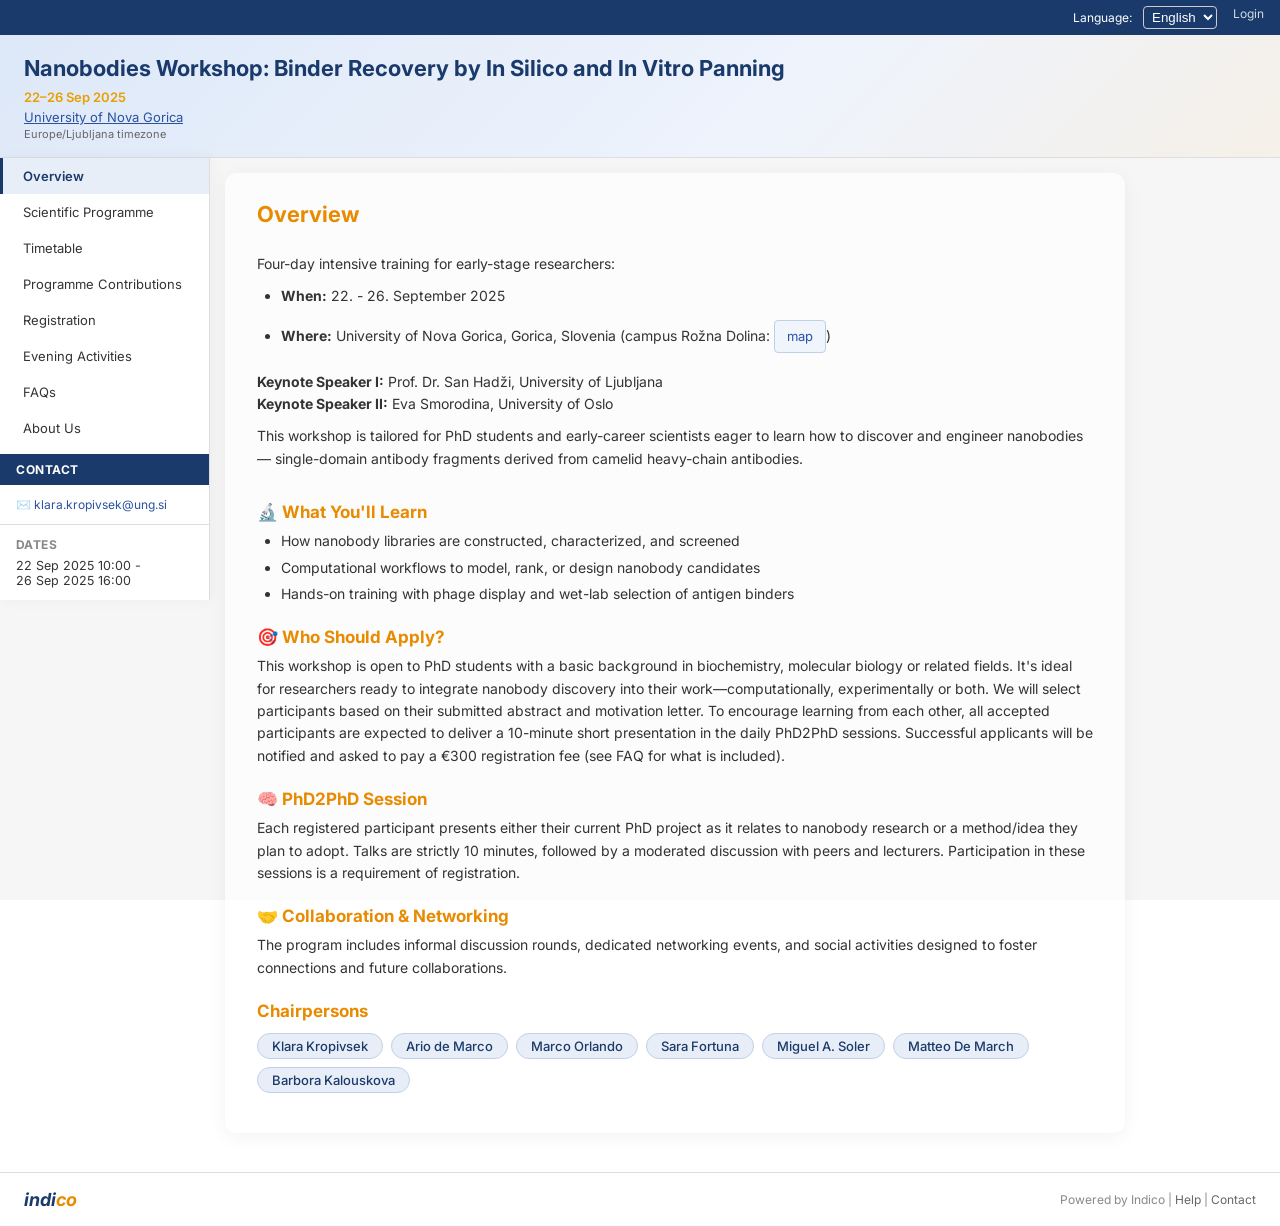
==== commit f10e89c7: "Revert FEBS design and apply modernized subtle indico design with background" ====
--- a/nanobodies-workshop/index.html
+++ b/nanobodies-workshop/index.html
@@ -5,251 +5,336 @@
   <meta name="viewport" content="width=device-width, initial-scale=1.0">
   <title>Nanobodies Workshop: Binder Recovery by In Silico and In Vitro Panning</title>
   <link rel="stylesheet" href="style.css">
-  <!-- Load external fonts directly in CSS -->
+  <link href="https://fonts.googleapis.com/css2?family=Inter:wght@400;500;600;700&display=swap" rel="stylesheet">
 </head>
 <body>
 
-  <!-- Sticky Top Navigation -->
-  <nav id="top-nav">
-    <div class="nav-brand" data-i18n="site_title">Nanobodies Workshop</div>
-    <div class="nav-links">
-      <a href="#overview" data-i18n="nav_overview">Overview</a>
-      <a href="#speakers" data-i18n="ov_chair_h">Speakers</a> <!-- Using the chair/speakers heading -->
-      <a href="#programme" data-i18n="nav_programme">Programme</a>
-      <a href="#timetable" data-i18n="nav_timetable">Timetable</a>
-      <a href="#registration" data-i18n="nav_reg">Registration</a>
-      <a href="#about" data-i18n="nav_about">About Us</a>
+  <!-- Top Bar with Language Toggle -->
+  <div id="top-bar">
+    <div class="lang-switcher">
+      <span style="color: #fff; margin-right: 8px;" data-i18n="lang_txt">Language:</span>
+      <select id="lang-select" onchange="changeLanguage(this.value)" style="background: transparent; color: #fff; border: 1px solid #ccc; border-radius: 4px; padding: 2px 4px;">
+        <option value="en" style="color: black;">English</option>
+        <option value="it" style="color: black;">Italiano</option>
+      </select>
+    </div>
+    <a href="#">Login</a>
+  </div>
+
+  <!-- Header -->
+  <header id="site-header">
+    <h1 data-i18n="site_title">Nanobodies Workshop: Binder Recovery by In Silico and In Vitro Panning</h1>
+    <div class="event-meta" data-i18n="event_date">22–26 Sep 2025</div>
+    <div class="event-location" data-i18n="event_loc">University of Nova Gorica</div>
+    <div class="event-tz" data-i18n="event_tz">Europe/Ljubljana timezone</div>
+  </header>
+
+  <!-- Main Body Layout -->
+  <div id="page-body">
+    
+    <!-- Sidebar -->
+    <aside id="sidebar">
+      <nav>
+        <ul>
+          <li><a href="#" class="nav-link active" data-target="overview" data-i18n="nav_overview">Overview</a></li>
+          <li><a href="#" class="nav-link" data-target="programme" data-i18n="nav_programme">Scientific Programme</a></li>
+          <li><a href="#" class="nav-link" data-target="timetable" data-i18n="nav_timetable">Timetable</a></li>
+          <li><a href="#" class="nav-link" data-target="contributions" data-i18n="nav_contrib">Programme Contributions</a></li>
+          <li><a href="#" class="nav-link" data-target="registration" data-i18n="nav_reg">Registration</a></li>
+          <li><a href="#" class="nav-link" data-target="evening" data-i18n="nav_evening">Evening Activities</a></li>
+          <li><a href="#" class="nav-link" data-target="faqs" data-i18n="nav_faqs">FAQs</a></li>
+          <li><a href="#" class="nav-link" data-target="about" data-i18n="nav_about">About Us</a></li>
+        </ul>
+      </nav>
       
-      <div class="lang-switcher">
-        <select id="lang-select" onchange="changeLanguage(this.value)">
-          <option value="en">EN</option>
-          <option value="it">IT</option>
-        </select>
+      <div class="sidebar-section-header" data-i18n="nav_support">Contact</div>
+      <div class="sidebar-contact">
+        <a href="mailto:klara.kropivsek@ung.si">✉️ klara.kropivsek@ung.si</a>
       </div>
+
+      <div class="sidebar-info-box">
+        <h4 data-i18n="dates_title">Dates</h4>
+        <div data-i18n="dates_info">22 Sep 2025 10:00 -<br>26 Sep 2025 16:00</div>
+      </div>
+    </aside>
+
+    <!-- Main Content Area -->
+    <main id="main-content">
+      
+      <!-- Overview Section -->
+      <section id="overview" class="page-section active">
+        <div class="event-hero">
+          <div class="event-hero-text">
+            <h2 data-i18n="overview_h2">Overview</h2>
+            <p data-i18n="overview_p1">Four-day intensive training for early-stage researchers:</p>
+            <ul>
+              <li><strong data-i18n="when">When:</strong> 22. - 26. September 2025</li>
+              <li><strong data-i18n="where">Where:</strong> University of Nova Gorica, Gorica, Slovenia (campus Rožna Dolina: <a href="https://maps.app.goo.gl/PM1hABKpAfYEtW3E6" class="map-link">map</a>)</li>
+            </ul>
+            <p><strong>Keynote Speaker I:</strong> Prof. Dr. San Hadži, University of Ljubljana<br>
+            <strong>Keynote Speaker II:</strong> Eva Smorodina, University of Oslo</p>
+            <p data-i18n="overview_p2">This workshop is tailored for PhD students and early-career scientists eager to learn how to discover and engineer nanobodies — single-domain antibody fragments derived from camelid heavy-chain antibodies.</p>
+          </div>
+        </div>
+
+        <h3 data-i18n="ov_learn_h">🔬 What You'll Learn</h3>
+        <ul>
+          <li data-i18n="ov_learn_1">How nanobody libraries are constructed, characterized, and screened</li>
+          <li data-i18n="ov_learn_2">Computational workflows to model, rank, or design nanobody candidates</li>
+          <li data-i18n="ov_learn_3">Hands-on training with phage display and wet-lab selection of antigen binders</li>
+        </ul>
+
+        <h3 data-i18n="ov_who_h">🎯 Who Should Apply?</h3>
+        <p data-i18n="ov_who_p">This workshop is open to PhD students with a basic background in biochemistry, molecular biology or related fields. It's ideal for researchers ready to integrate nanobody discovery into their work—computationally, experimentally or both. We will select participants based on their submitted abstract and motivation letter. To encourage learning from each other, all accepted participants are expected to deliver a 10-minute short presentation in the daily PhD2PhD sessions. Successful applicants will be notified and asked to pay a €300 registration fee (see FAQ for what is included).</p>
+
+        <h3 data-i18n="ov_phd_h">🧠 PhD2PhD Session</h3>
+        <p data-i18n="ov_phd_p">Each registered participant presents either their current PhD project as it relates to nanobody research or a method/idea they plan to adopt. Talks are strictly 10 minutes, followed by a moderated discussion with peers and lecturers. Participation in these sessions is a requirement of registration.</p>
+
+        <h3 data-i18n="ov_collab_h">🤝 Collaboration & Networking</h3>
+        <p data-i18n="ov_collab_p">The program includes informal discussion rounds, dedicated networking events, and social activities designed to foster connections and future collaborations.</p>
+
+        <h3 data-i18n="ov_chair_h">Chairpersons</h3>
+        <div class="chairpersons-grid">
+          <span class="chairperson-tag">Klara Kropivsek</span>
+          <span class="chairperson-tag">Ario de Marco</span>
+          <span class="chairperson-tag">Marco Orlando</span>
+          <span class="chairperson-tag">Sara Fortuna</span>
+          <span class="chairperson-tag">Miguel A. Soler</span>
+          <span class="chairperson-tag">Matteo De March</span>
+          <span class="chairperson-tag">Barbora Kalouskova</span>
+        </div>
+      </section>
+
+      <section id="programme" class="page-section">
+        <h2 data-i18n="prog_h2">Scientific Programme</h2>
+        <div style="text-align: center; margin-bottom: 20px;">
+          <img src="hero.png" alt="Llamas reading Nanobodies sequence graphic" style="max-width: 100%; border-radius: 8px; box-shadow: 0 4px 12px rgba(0,0,0,0.15);">
+        </div>
+        <p class="info-box note"><span class="info-icon">ℹ</span> <span data-i18n="prog_note">The Nanobodies Workshop programme is now available for download. Our keynote speaker will be announced shortly. Please note that minor changes may still occur.</span></p>
+
+        <div class="programme-item">
+          <div class="programme-item-header">Fundamentals of Nanobodies <span>▾</span></div>
+          <div class="programme-item-body" data-i18n="prog_desc_1">Here we introduce the core principles of VHH library construction and display. Participants compare immune, naïve/pre-immune and synthetic library formats. They explore methods for generating diversity such as PCR amplification and CDR randomisation. The session also covers quality metrics—library size, complexity and error rates—and presents an overview of phage, yeast and ribosome display workflows.</div>
+        </div>
+
+        <div class="programme-item">
+          <div class="programme-item-header">In Silico Modelling and Design <span>▾</span></div>
+          <div class="programme-item-body" data-i18n="prog_desc_2">These sessions introduce core computational workflows for nanobody discovery, beginning with repertoire profiling and homology modelling to generate initial VHH structures and assess binding via virtual panning and docking. It then progresses to de novo design strategies, showcasing machine-learning and mutational-scanning approaches for proposing novel CDR variants with enhanced stability and affinity.</div>
+        </div>
+
+        <div class="programme-item">
+          <div class="programme-item-header">Experimental Panning <span>▾</span></div>
+          <div class="programme-item-body" data-i18n="prog_desc_3">These sessions focus on hands-on selection techniques for recovering antigen-specific VHHs. Participants run phage-display panning rounds, learn to adjust washing stringencies and elution methods, and compare solid-phase versus live-cell panning protocols. The session emphasises optimization at each round to maximise binder enrichment.</div>
+        </div>
+        
+        <div class="programme-item">
+          <div class="programme-item-header">Biophysics and Optimization <span>▾</span></div>
+          <div class="programme-item-body" data-i18n="prog_desc_4">This session focuses on computational approaches for predicting and improving nanobody biophysical properties. Beginning with homology modelling, molecular docking and molecular dynamics, it explores how these methods can assess stability, affinity and aggregation propensity of VHHs.</div>
+        </div>
+        
+        <div class="programme-item">
+          <div class="programme-item-header">Structural and Imaging Applications <span>▾</span></div>
+          <div class="programme-item-body" data-i18n="prog_desc_5">Here we address the role of nanobodies in structural biology and advanced microscopy. The session begins by examining how VHHs act as crystallization chaperones and cryo-EM stabilizers, reducing conformational heterogeneity, stabilizing transient protein states and serving as fiducial markers to improve particle alignment and orientation diversity.</div>
+        </div>
+        
+        <div class="programme-item">
+          <div class="programme-item-header">PhD2PhD <span>▾</span></div>
+          <div class="programme-item-body" data-i18n="prog_desc_6">Each evening, early-stage researchers have the opportunity to present a concise overview of their PhD projects or novel methodological concepts in ten minutes, followed by a moderated discussion. This sessions are designed to encourage peer feedback, collaborative problem-solving and the exchange of practical insights.</div>
+        </div>
+        
+        <div class="programme-item">
+          <div class="programme-item-header">Keynote Lecture <span>▾</span></div>
+          <div class="programme-item-body" data-i18n="prog_desc_7">Plenary keynote addresses broad perspectives on the current research landscape and future directions of nanobody science. More information to follow.</div>
+        </div>
+      </section>
+
+      <!-- Timetable Section -->
+      <section id="timetable" class="page-section">
+        <h2 data-i18n="cal_h2">Timetable</h2>
+        
+        <div class="timetable-days">
+          <button class="day-tab active" data-day="day1">Mon 22/09</button>
+          <button class="day-tab" data-day="day2">Tue 23/09</button>
+          <button class="day-tab" data-day="day3">Wed 24/09</button>
+          <button class="day-tab" data-day="day4">Thu 25/09</button>
+          <button class="day-tab" data-day="day5">Fri 26/09</button>
+        </div>
+
+        <div id="day1" class="timetable-day active">
+          <h3>Mon 22/09</h3>
+          
+          <div class="timetable-entry">
+            <div class="timetable-time">15:00</div>
+            <div class="timetable-item registration">
+              <strong>Registrations</strong>
+              <div class="item-location">University of Nova Gorica</div>
+            </div>
+          </div>
+          
+          <div class="timetable-entry">
+            <div class="timetable-time">16:00</div>
+            <div class="timetable-item">
+              <strong>Keynote Lecture I: Prof. San Hadži</strong>
+              <div class="item-location">University of Nova Gorica</div>
+            </div>
+          </div>
+          
+          <div class="timetable-entry">
+            <div class="timetable-time">17:00</div>
+            <div class="timetable-item social">
+              <strong>Apero</strong>
+              <div class="item-location">University of Nova Gorica</div>
+            </div>
+          </div>
+        </div>
+
+        <div id="day2" class="timetable-day">
+          <h3>Tue 23/09</h3>
+          <p class="info-box">More detailed schedule will be available soon.</p>
+        </div>
+        <div id="day3" class="timetable-day"><h3>Wed 24/09</h3><p class="info-box">More detailed schedule will be available soon.</p></div>
+        <div id="day4" class="timetable-day"><h3>Thu 25/09</h3><p class="info-box">More detailed schedule will be available soon.</p></div>
+        <div id="day5" class="timetable-day"><h3>Fri 26/09</h3><p class="info-box">More detailed schedule will be available soon.</p></div>
+      </section>
+
+      <!-- Contributions Section -->
+      <section id="contributions" class="page-section">
+        <h2 data-i18n="contrib_h2">Programme Contributions</h2>
+        
+        <div class="contribution-card">
+          <div class="contrib-title"><span class="contrib-num">9.</span> Keynote Lecture I: Prof. San Hadži</div>
+          <div class="contrib-speaker">👤 <span class="speaker-name">Prof. San Hadži</span> (Faculty of Chemistry and Chemical Technology, University of Ljubljana)</div>
+          <div class="contrib-time">🕒 22/09/25, 16:00</div>
+          <div class="contrib-type">Lecture</div>
+          <div class="contrib-abstract">Pareto trade-offs in nanobody binding affinity and its correlation with the geometrical space</div>
+        </div>
+        
+        <div class="contribution-card">
+          <div class="contrib-title"><span class="contrib-num">3.</span> Characteristics of Nanobody Libraries</div>
+          <div class="contrib-speaker">👤 <span class="speaker-name">Prof. Ario de Marco</span> (University of Nova Gorica, Slovenia)</div>
+          <div class="contrib-time">🕒 23/09/25, 09:00</div>
+          <div class="contrib-type">Lecture</div>
+          <div class="contrib-abstract">This introductory session provides a foundational overview of nanobody (VHH) libraries. Participants will learn the key differences between immune libraries, native/pre-immune libraries, and synthetic libraries.</div>
+        </div>
+        
+        <div class="contribution-card">
+          <div class="contrib-title"><span class="contrib-num">4.</span> Nanobody Isolation In Silico From Pre-Immune Libraries</div>
+          <div class="contrib-speaker">👤 <span class="speaker-name">Klara Kropivsek</span> (University of Nova Gorica)</div>
+          <div class="contrib-time">🕒 23/09/25, 11:00</div>
+          <div class="contrib-type">Lecture</div>
+          <div class="contrib-abstract">Virtual screening and docking-based identification of VHH candidates directly from NGS-sequenced naive repertoires.</div>
+        </div>
+      </section>
+
+      <!-- Registration Section -->
+      <section id="registration" class="page-section">
+        <h2 data-i18n="reg_h2">Registration</h2>
+        
+        <div class="reg-notice">
+          <div class="reg-icon">ℹ</div>
+          <div>
+            <strong data-i18n="reg_login_req">Account required to register</strong><br>
+            <span data-i18n="reg_login_desc">You must be logged in to register for this event.</span><br>
+            <a href="#" class="register-btn" data-i18n="btn_login">Login to Register</a>
+          </div>
+        </div>
+      </section>
+
+      <!-- Evening Activities Section -->
+      <section id="evening" class="page-section">
+        <h2 data-i18n="eve_h2">Evening Activities</h2>
+        <p data-i18n="eve_desc">We'll share a full schedule soon, but you can already look forward to relaxed after-hours gatherings designed to bring everyone together. Test your wits in a <strong>friendly pub quiz</strong>, enjoy a <strong>conference dinner</strong> following one of the keynote talks, and join us for an <strong>additional social outing</strong>—whether it's sampling local flavours or discovering a regional landmark—to round off each day with good food and conversation and building new connections.</p>
+      </section>
+
+      <!-- FAQs Section -->
+      <section id="faqs" class="page-section">
+        <h2 data-i18n="faq_h2">FAQs</h2>
+        
+        <div class="faq-item">
+          <div class="faq-q">1. Is the workshop free?</div>
+          <div class="faq-a">
+            No. Selected participants pay a <strong>€300 registration fee</strong>, which covers:
+            <ul>
+              <li>Accommodation at the Garage Hostel (see Q2)</li>
+              <li>All meals (lunches, coffee breaks) and social events</li>
+              <li>Wet-lab consumables and materials</li>
+            </ul>
+            <strong>Note:</strong> Transport costs are not covered, except for transfers we organize during the workshop.
+          </div>
+        </div>
+
+        <div class="faq-item">
+          <div class="faq-q">2. What accommodation is provided?</div>
+          <div class="faq-a">
+            We've reserved rooms at Garage Hostel, Solkan. Public transport is free for all workshop attendees and stops directly in front of the hostel. There's also a bike-sharing station nearby.
+          </div>
+        </div>
+        
+        <div class="faq-item">
+          <div class="faq-q">3. Can I earn ECTS credits?</div>
+          <div class="faq-a">
+            We do not directly award ECTS credits. However, we will issue an official Certificate of Attendance indicating the workshop's workload and learning outcomes.
+          </div>
+        </div>
+        
+        <div class="faq-item">
+          <div class="faq-q">4. Is the workshop open to international applicants?</div>
+          <div class="faq-a">
+            Yes, researchers from any country are welcome to apply. We're happy to provide invitation letters and supporting documents to help with your visa application.
+          </div>
+        </div>
+        
+        <div class="faq-item">
+          <div class="faq-q">5. What food will be served?</div>
+          <div class="faq-a">
+            We cater to all dietary needs—vegetarian, vegan, gluten-free, halal, etc. When you register, you'll be asked to specify any dietary restrictions or allergies.
+          </div>
+        </div>
+        
+        <div class="faq-item">
+          <div class="faq-q">8. What is the cancellation policy?</div>
+          <div class="faq-a">
+            Free cancellation up to 1.9.2025. No refunds for cancellations made after 1.9.2025.
+          </div>
+        </div>
+      </section>
+
+      <!-- About Us Section -->
+      <section id="about" class="page-section">
+        <h2 data-i18n="about_h2">About Us</h2>
+        
+        <h3 data-i18n="ab_org">About the Organisers</h3>
+        <p data-i18n="ab_org_desc">The Nanobody Workshop is jointly organised by members of the Laboratory of Environmental and Life Sciences at the University of Nova Gorica and international collaborators. We are grateful for the support of everyone who helped shape the programme and make this event possible.</p>
+        
+        <h4 data-i18n="ab_scicomm">Scientific Committee</h4>
+        <p><strong>Chair:</strong> Dr. Klara Kropivšek, Prof. Ario de Marco<br>
+        <strong>Members:</strong> Dr. Marco Orlando, Dr. Claudia d'Ercole, Urša Štrancar, Lucia Cikatricisova, Mirna Nakić, Xinyu Hu, Dr. Miguel A. Soler, Dr. Sara Fortuna, Dr. Matteo De March, Dr. Barbora Kalousková</p>
+
+        <h4 data-i18n="ab_orgcomm">Organising Committee</h4>
+        <p>Dr. Klara Kropivšek, Prof. Ario de Marco, Dr. Claudia D'Ercole, Dr. Petra Raspor, Prof. Ian R. White, Nadja Lovec Santinello, Prof. Miha Pavšič (Instruct-ERIC Slovenia), PhD students of the LELS group<br>
+        We also warmly acknowledge the support of the broader LELS team for their help and encouragement throughout the planning process.</p>
+
+        <h3 data-i18n="ab_research">About the Research</h3>
+        <p data-i18n="ab_research_desc">The Ario de Marco group specialises in scalable nanobody production, focusing on efficient microbial expression systems and robust purification protocols. They have developed and refined phage display selection strategies to isolate high-affinity binders, often integrating deep sequencing to monitor selection dynamics and improve target coverage.</p>
+
+        <h3 data-i18n="ab_support">Support and Funding</h3>
+        <p data-i18n="ab_support_desc"><strong>Host Institution:</strong> University of Nova Gorica – Laboratory of Environmental and Life Sciences (LELS)<br>
+        <strong>Funding:</strong> Instruct ERIC Slovenia, SMASH (Marie Skłodowska-Curie Actions)</p>
+      </section>
+
+    </main>
+  </div>
+
+  <footer id="site-footer">
+    <div class="footer-logo">
+      indi<span>co</span>
     </div>
-  </nav>
-
-  <!-- Vertical Tab (Decorative / functional like FEBS) -->
-  <div class="vertical-tab" data-i18n="event_date">22–26 Sep 2025</div>
-
-  <!-- Hero Section -->
-  <header id="hero">
-    <div class="hero-content">
-      <h1 class="font-heading" data-i18n="site_title">Nanobodies Workshop: Binder Recovery by In Silico and In Vitro Panning</h1>
-      <div class="hero-meta">
-        <span data-i18n="event_date">22–26 Sep 2025</span> | 
-        <span data-i18n="event_loc">University of Nova Gorica</span>
-      </div>
-      <a href="#registration" class="pill-btn" data-i18n="btn_login">Login to Register</a>
-    </div>
-  </header>
-
-  <!-- Overview Section -->
-  <section id="overview">
-    <div class="container">
-      <h2 class="section-title" data-i18n="overview_h2">Overview</h2>
-      <div class="card-grid">
-        <div class="info-card">
-          <h3 data-i18n="ov_learn_h">🔬 What You'll Learn</h3>
-          <ul>
-            <li data-i18n="ov_learn_1">How nanobody libraries are constructed, characterized, and screened</li>
-            <li data-i18n="ov_learn_2">Computational workflows to model, rank, or design nanobody candidates</li>
-            <li data-i18n="ov_learn_3">Hands-on training with phage display and wet-lab selection of antigen binders</li>
-          </ul>
-        </div>
-        <div class="info-card">
-          <h3 data-i18n="ov_who_h">🎯 Who Should Apply?</h3>
-          <p data-i18n="ov_who_p">This workshop is open to PhD students with a basic background in biochemistry, molecular biology or related fields. It's ideal for researchers ready to integrate nanobody discovery into their work—computationally, experimentally or both. We will select participants based on their submitted abstract and motivation letter. To encourage learning from each other, all accepted participants are expected to deliver a 10-minute short presentation in the daily PhD2PhD sessions. Successful applicants will be notified and asked to pay a €300 registration fee (see FAQ for what is included).</p>
-        </div>
-        <div class="info-card">
-          <h3 data-i18n="ov_collab_h">🤝 Collaboration & Networking</h3>
-          <p data-i18n="ov_collab_p">The program includes informal discussion rounds, dedicated networking events, and social activities designed to foster connections and future collaborations.</p>
-        </div>
-      </div>
-    </div>
-  </section>
-
-  <!-- Keynote / Speakers Section (Slanted Navy Background) -->
-  <section id="speakers" class="bg-slant-navy">
-    <div class="container">
-      <h2 class="section-title" data-i18n="ov_chair_h">Chairpersons & Keynotes</h2>
-      <div class="speakers-grid">
-        
-        <!-- Keynote 1 -->
-        <div class="speaker-card">
-          <div class="speaker-img-placeholder">👤</div>
-          <div class="speaker-name">Prof. Dr. San Hadži</div>
-          <div class="speaker-title">University of Ljubljana</div>
-        </div>
-        
-        <!-- Keynote 2 -->
-        <div class="speaker-card">
-          <div class="speaker-img-placeholder">👤</div>
-          <div class="speaker-name">Eva Smorodina</div>
-          <div class="speaker-title">University of Oslo</div>
-        </div>
-        
-        <!-- Chairs -->
-        <div class="speaker-card">
-          <div class="speaker-img-placeholder">👤</div>
-          <div class="speaker-name">Prof. Ario de Marco</div>
-          <div class="speaker-title">University of Nova Gorica</div>
-        </div>
-        
-        <div class="speaker-card">
-          <div class="speaker-img-placeholder">👤</div>
-          <div class="speaker-name">Dr. Klara Kropivšek</div>
-          <div class="speaker-title">University of Nova Gorica</div>
-        </div>
-
-      </div>
-    </div>
-  </section>
-
-  <!-- Scientific Programme -->
-  <section id="programme">
-    <div class="container">
-      <h2 class="section-title" data-i18n="prog_h2">Scientific Programme</h2>
-      <p style="text-align: center; margin-bottom: 30px;" data-i18n="prog_note">The Nanobodies Workshop programme is now available for download. Our keynote speaker will be announced shortly. Please note that minor changes may still occur.</p>
-
-      <!-- Accordion items -->
-      <div class="accordion-item">
-        <div class="accordion-header">Fundamentals of Nanobodies <span>+</span></div>
-        <div class="accordion-body">
-          <p data-i18n="prog_desc_1">Here we introduce the core principles of VHH library construction and display. Participants compare immune, naïve/pre-immune and synthetic library formats. They explore methods for generating diversity such as PCR amplification and CDR randomisation. The session also covers quality metrics—library size, complexity and error rates—and presents an overview of phage, yeast and ribosome display workflows.</p>
-        </div>
-      </div>
-
-      <div class="accordion-item">
-        <div class="accordion-header">In Silico Modelling and Design <span>+</span></div>
-        <div class="accordion-body">
-          <p data-i18n="prog_desc_2">These sessions introduce core computational workflows for nanobody discovery, beginning with repertoire profiling and homology modelling to generate initial VHH structures and assess binding via virtual panning and docking. It then progresses to de novo design strategies, showcasing machine-learning and mutational-scanning approaches for proposing novel CDR variants with enhanced stability and affinity.</p>
-        </div>
-      </div>
-
-      <div class="accordion-item">
-        <div class="accordion-header">Experimental Panning <span>+</span></div>
-        <div class="accordion-body">
-          <p data-i18n="prog_desc_3">These sessions focus on hands-on selection techniques for recovering antigen-specific VHHs. Participants run phage-display panning rounds, learn to adjust washing stringencies and elution methods, and compare solid-phase versus live-cell panning protocols. The session emphasises optimization at each round to maximise binder enrichment.</p>
-        </div>
-      </div>
-
-      <div class="accordion-item">
-        <div class="accordion-header">Biophysics and Optimization <span>+</span></div>
-        <div class="accordion-body">
-          <p data-i18n="prog_desc_4">This session focuses on computational approaches for predicting and improving nanobody biophysical properties. Beginning with homology modelling, molecular docking and molecular dynamics, it explores how these methods can assess stability, affinity and aggregation propensity of VHHs.</p>
-        </div>
-      </div>
-
-    </div>
-  </section>
-
-  <!-- Timetable (Slanted Teal Background) -->
-  <section id="timetable" class="bg-slant-teal">
-    <div class="container">
-      <h2 class="section-title" data-i18n="cal_h2">Timetable</h2>
-      
-      <div style="background: var(--white); padding: 40px; border-radius: 10px; box-shadow: 0 10px 30px rgba(0,0,0,0.1);">
-        <h3 style="margin-bottom: 20px; color: var(--navy);">Mon 22/09</h3>
-        
-        <div class="timetable-entry">
-          <div class="timetable-time">15:00</div>
-          <div class="timetable-details">
-            <strong>Registrations</strong>
-            <span>University of Nova Gorica</span>
-          </div>
-        </div>
-
-        <div class="timetable-entry">
-          <div class="timetable-time">16:00</div>
-          <div class="timetable-details">
-            <strong>Keynote Lecture I: Prof. San Hadži</strong>
-            <span>University of Nova Gorica</span>
-          </div>
-        </div>
-
-        <div class="timetable-entry">
-          <div class="timetable-time">17:00</div>
-          <div class="timetable-details">
-            <strong>Apero</strong>
-            <span>University of Nova Gorica</span>
-          </div>
-        </div>
-        
-        <p style="margin-top: 30px; color: var(--navy); text-align: center; font-style: italic;">Detailed schedules for Tue 23/09 - Fri 26/09 will be available soon.</p>
-      </div>
-
-    </div>
-  </section>
-
-  <!-- Evening Activities & FAQs -->
-  <section id="info">
-    <div class="container">
-      <div class="card-grid">
-        
-        <!-- Evening Activities -->
-        <div class="info-card">
-          <h3 data-i18n="eve_h2">Evening Activities</h3>
-          <p data-i18n="eve_desc">We'll share a full schedule soon, but you can already look forward to relaxed after-hours gatherings designed to bring everyone together. Test your wits in a friendly pub quiz, enjoy a conference dinner following one of the keynote talks, and join us for an additional social outing—whether it's sampling local flavours or discovering a regional landmark—to round off each day with good food and conversation and building new connections.</p>
-        </div>
-
-        <!-- FAQs -->
-        <div class="info-card">
-          <h3 data-i18n="faq_h2">FAQs</h3>
-          <div class="accordion-item" style="box-shadow:none; border:1px solid #eee;">
-            <div class="accordion-header" style="background:#eee; color:#333; font-size:14px; padding:15px;">1. Is the workshop free?</div>
-            <div class="accordion-body">
-              <p style="font-size:13px; padding-top:10px;">No. Selected participants pay a <strong>€300 registration fee</strong>. Transport costs are not covered.</p>
-            </div>
-          </div>
-          <div class="accordion-item" style="box-shadow:none; border:1px solid #eee;">
-            <div class="accordion-header" style="background:#eee; color:#333; font-size:14px; padding:15px;">2. What accommodation is provided?</div>
-            <div class="accordion-body">
-              <p style="font-size:13px; padding-top:10px;">We've reserved rooms at Garage Hostel, Solkan. Public transport is free for all attendees.</p>
-            </div>
-          </div>
-          <div class="accordion-item" style="box-shadow:none; border:1px solid #eee;">
-            <div class="accordion-header" style="background:#eee; color:#333; font-size:14px; padding:15px;">3. Cancellation policy?</div>
-            <div class="accordion-body">
-              <p style="font-size:13px; padding-top:10px;">Free cancellation up to 1.9.2025. No refunds for cancellations made after 1.9.2025.</p>
-            </div>
-          </div>
-        </div>
-
-      </div>
-    </div>
-  </section>
-
-  <!-- About & Registration (Slanted Navy) -->
-  <section id="about" class="bg-slant-navy">
-    <div class="container text-center" style="text-align: center;">
-      <h2 class="section-title" data-i18n="about_h2">About Us & Registration</h2>
-      
-      <div style="max-width: 800px; margin: 0 auto 40px; color: #ccc;">
-        <h3 data-i18n="ab_org" style="color:var(--white); margin-bottom:15px;">About the Organisers</h3>
-        <p data-i18n="ab_org_desc" style="margin-bottom: 20px;">The Nanobody Workshop is jointly organised by members of the Laboratory of Environmental and Life Sciences at the University of Nova Gorica and international collaborators. We are grateful for the support of everyone who helped shape the programme and make this event possible.</p>
-        <p data-i18n="ab_support_desc"><strong>Host Institution:</strong> University of Nova Gorica – Laboratory of Environmental and Life Sciences (LELS)<br><strong>Funding:</strong> Instruct ERIC Slovenia, SMASH (Marie Skłodowska-Curie Actions)</p>
-      </div>
-
-      <div id="registration" style="background: var(--white); color: var(--text-dark); padding: 40px; border-radius: 10px; display: inline-block; text-align: left;">
-        <h3 style="color: var(--navy); margin-bottom: 15px;" data-i18n="reg_h2">Registration</h3>
-        <p><strong data-i18n="reg_login_req">Account required to register</strong></p>
-        <p style="margin-bottom: 20px;" data-i18n="reg_login_desc">You must be logged in to register for this event.</p>
-        <a href="#" class="pill-btn" data-i18n="btn_login">Login to Register</a>
-      </div>
-
-    </div>
-  </section>
-
-  <footer>
-    <div class="container">
-      <h3 style="font-family:'Lexend Deca'; margin-bottom: 20px;">BIOCHORL EVENTS</h3>
-      <p style="margin-bottom: 10px;">Powered by Indico | <a href="#">Help</a> | <a href="mailto:klara.kropivsek@ung.si">Contact</a></p>
-      <p style="color: #888; font-size: 12px;">© 2024 Nanobodies Workshop. All aesthetics inspired by FEBS Congress.</p>
+    <div>
+      Powered by Indico | <a href="#">Help</a> | <a href="mailto:klara.kropivsek@ung.si">Contact</a>
     </div>
   </footer>
 
+  <script src="script.js"></script>
   <script src="lang.js"></script>
-  <script src="script.js"></script>
 </body>
 </html>
--- a/nanobodies-workshop/style.css
+++ b/nanobodies-workshop/style.css
@@ -1,351 +1,531 @@
-/* ===== FEBS Congress Inspired Reset & Base ===== */
-@import url('https://fonts.googleapis.com/css2?family=Lexend+Deca:wght@400;500;600;700&family=Montserrat:wght@400;500;600&display=swap');
-
+/* ===== Reset & Base ===== */
 *, *::before, *::after { box-sizing: border-box; margin: 0; padding: 0; }
 
 :root {
-  --navy: #1C2B56;
-  --navy-light: #2c4280;
-  --teal: #66C3D2;
-  --orange: #E57E1E;
-  --white: #FFFFFF;
-  --bg-light: #F4F7F9;
-  --text-dark: #333333;
-  --text-muted: #666666;
-}
-
-html { scroll-behavior: smooth; font-family: 'Montserrat', sans-serif; }
+  --primary: #1a3a6b;
+  --primary-light: #2952a3;
+  --accent: #e8a000;
+  --accent-dark: #c98a00;
+  --text: #333;
+  --text-light: #555;
+  --bg: #f5f5f5;
+  --bg-white: #fff;
+  --border: #ddd;
+  --sidebar-width: 210px;
+  --header-height: 120px;
+  --nav-height: 44px;
+  --orange: #e88b00;
+}
+
+html { scroll-behavior: smooth; }
 
 body {
-  color: var(--text-dark);
-  background: var(--bg-light);
+  font-family: 'Inter', 'Segoe UI', Arial, sans-serif;
+  font-size: 14px;
+  color: var(--text);
+  background-image: linear-gradient(rgba(245, 245, 245, 0.9), rgba(245, 245, 245, 0.9)), url('https://raw.githubusercontent.com/biochorl/De-novo-nanobody-re-design/main/Images/Background.png');
+  background-size: cover;
+  background-attachment: fixed;
+  background-position: center;
   min-height: 100vh;
-  line-height: 1.6;
-}
-
-h1, h2, h3, h4, .font-heading {
-  font-family: 'Lexend Deca', sans-serif;
-  font-weight: 700;
-}
-
-a { color: var(--teal); text-decoration: none; transition: 0.3s; }
-a:hover { color: var(--orange); }
-
-/* ===== Navigation Bar Split Design ===== */
-#top-nav {
+}
+
+a { color: var(--primary-light); text-decoration: none; }
+a:hover { text-decoration: underline; }
+
+/* ===== Top Bar ===== */
+#top-bar {
+  background: var(--primary);
+  color: #fff;
+  padding: 6px 16px;
+  font-size: 12px;
+  display: flex;
+  justify-content: flex-end;
+  gap: 16px;
+}
+#top-bar a { color: #cdd; font-size: 12px; }
+
+/* ===== Header ===== */
+#site-header {
+  background: linear-gradient(135deg, #dde8f8 0%, #eef3fc 60%, #f5f0e8 100%);
+  border-bottom: 1px solid var(--border);
+  padding: 20px 24px 16px;
+}
+#site-header h1 {
+  font-size: 22px;
+  font-weight: 700;
+  color: var(--primary);
+  margin-bottom: 8px;
+}
+#site-header .event-meta {
+  font-size: 13px;
+  color: var(--accent);
+  font-weight: 600;
+  margin-bottom: 4px;
+}
+#site-header .event-location {
+  font-size: 13px;
+  color: var(--primary-light);
+  text-decoration: underline;
+  cursor: pointer;
+}
+#site-header .event-tz {
+  font-size: 11px;
+  color: #666;
+  margin-top: 2px;
+}
+
+/* ===== Nav Tabs ===== */
+#main-nav {
+  background: #fff;
+  border-bottom: 2px solid var(--border);
+  display: flex;
+  padding: 0 24px;
+  gap: 0;
+  overflow-x: auto;
+}
+#main-nav a {
+  display: block;
+  padding: 10px 16px;
+  font-size: 13px;
+  font-weight: 500;
+  color: var(--text);
+  border-bottom: 3px solid transparent;
+  white-space: nowrap;
+  transition: color 0.2s, border-color 0.2s;
+}
+#main-nav a:hover { color: var(--primary-light); text-decoration: none; }
+#main-nav a.active {
+  color: var(--primary);
+  border-bottom-color: var(--primary);
+  font-weight: 600;
+}
+
+/* ===== Layout ===== */
+#page-body {
+  display: flex;
+  min-height: calc(100vh - 200px);
+}
+
+/* ===== Sidebar ===== */
+#sidebar {
+  width: var(--sidebar-width);
+  min-width: var(--sidebar-width);
+  background: #fff;
+  border-right: 1px solid var(--border);
+  padding: 0;
   position: sticky;
   top: 0;
-  z-index: 100;
-  background: linear-gradient(135deg, var(--navy) 40%, var(--orange) 40%);
+  height: fit-content;
+  box-shadow: 2px 0 15px rgba(0,0,0,0.04);
+}
+
+#sidebar nav ul { list-style: none; }
+#sidebar nav ul li a {
+  display: block;
+  padding: 10px 20px;
+  font-size: 13px;
+  color: var(--text);
+  border-left: 3px solid transparent;
+  transition: background 0.15s, border-color 0.15s;
+}
+#sidebar nav ul li a:hover {
+  background: #f0f4fb;
+  color: var(--primary);
+  text-decoration: none;
+}
+#sidebar nav ul li a.active {
+  background: #e8eef7;
+  border-left-color: var(--primary);
+  color: var(--primary);
+  font-weight: 600;
+}
+
+.sidebar-section-header {
+  background: var(--primary);
+  color: #fff;
+  font-size: 12px;
+  font-weight: 700;
+  padding: 8px 16px;
+  text-transform: uppercase;
+  letter-spacing: 0.5px;
+  margin-top: 8px;
+}
+
+.sidebar-contact { padding: 12px 16px; }
+.sidebar-contact a {
+  font-size: 12px;
+  color: var(--primary-light);
   display: flex;
   align-items: center;
-  justify-content: space-between;
-  padding: 15px 5%;
-  height: 80px;
-  box-shadow: 0 4px 15px rgba(0,0,0,0.2);
-}
-
-.nav-brand {
-    font-family: 'Lexend Deca', sans-serif;
-    color: var(--white);
-    font-size: 20px;
-    font-weight: 700;
-    text-transform: uppercase;
-    letter-spacing: 1px;
-}
-
-.nav-links {
-  display: flex;
-  gap: 20px;
-  background: transparent;
-}
-
-.nav-links a {
-  color: var(--white);
-  font-weight: 600;
+  gap: 6px;
+}
+.sidebar-contact a:hover { text-decoration: underline; }
+
+/* ===== Main Content ===== */
+#main-content {
+  flex: 1;
+  padding: 28px 32px;
+  max-width: 900px;
+  background: rgba(255, 255, 255, 0.7);
+  box-shadow: 0px 4px 20px rgba(0, 0, 0, 0.05);
+  margin: 15px;
+  border-radius: 12px;
+}
+
+/* Page sections (shown/hidden via JS) */
+.page-section { display: none; }
+.page-section.active { display: block; }
+
+/* ===== Content Typography ===== */
+#main-content h2 {
+  font-size: 22px;
+  font-weight: 700;
+  color: var(--orange);
+  margin-bottom: 18px;
+  padding-bottom: 8px;
+}
+#main-content h3 {
+  font-size: 17px;
+  font-weight: 700;
+  color: var(--orange);
+  margin: 22px 0 8px;
+}
+#main-content h4 {
   font-size: 14px;
-  text-transform: uppercase;
+  font-weight: 700;
+  color: var(--text);
+  margin: 14px 0 6px;
+}
+#main-content p { margin-bottom: 10px; line-height: 1.6; }
+#main-content ul {
+  margin: 8px 0 10px 24px;
+  line-height: 1.6;
+}
+#main-content li { margin-bottom: 4px; }
+
+/* ===== Hero image ===== */
+.event-hero {
+  display: flex;
+  gap: 24px;
+  margin-bottom: 22px;
+  align-items: flex-start;
+}
+.event-hero img {
+  width: 320px;
+  max-width: 100%;
+  border-radius: 6px;
+  box-shadow: 0 2px 12px rgba(0,0,0,0.12);
+}
+.event-hero-text { flex: 1; }
+
+/* ===== Info Boxes ===== */
+.info-box {
+  background: #f0f4fb;
+  border: 1px solid #b8cce8;
+  border-left: 4px solid var(--primary);
+  border-radius: 8px;
+  padding: 16px 20px;
+  margin: 14px 0;
+  font-size: 13px;
+  line-height: 1.5;
+}
+.info-box.note { border-left-color: var(--orange); background: #fef8ec; border-color: #f5dfaa; }
+.info-box .info-icon { color: var(--primary); font-weight: bold; margin-right: 6px; }
+
+blockquote {
+  border-left: 3px solid var(--border);
+  padding: 8px 16px;
+  margin: 12px 0;
+  color: var(--text-light);
+  font-style: italic;
+}
+
+/* ===== Timetable ===== */
+.timetable-days {
+  display: flex;
+  gap: 0;
+  border-bottom: 2px solid var(--border);
+  margin-bottom: 20px;
+  flex-wrap: wrap;
+}
+.timetable-days button {
+  padding: 8px 14px;
+  font-size: 13px;
+  border: 1px solid var(--border);
+  border-bottom: none;
+  background: #f5f5f5;
+  cursor: pointer;
+  color: var(--text);
+  transition: background 0.15s;
+  margin-right: 2px;
+  border-radius: 4px 4px 0 0;
+}
+.timetable-days button:hover { background: #e0e8f5; }
+.timetable-days button.active { background: #fff; border-bottom: 2px solid #fff; color: var(--primary); font-weight: 600; margin-bottom: -2px; }
+
+.timetable-day { display: none; }
+.timetable-day.active { display: block; }
+
+.timetable-day h3 {
+  font-size: 15px;
+  color: var(--text);
+  font-weight: 600;
+  margin-bottom: 12px;
+  padding-bottom: 6px;
+  border-bottom: 1px solid var(--border);
+}
+
+.timetable-entry {
+  display: flex;
+  gap: 16px;
+  padding: 8px 0;
+  border-bottom: 1px solid #eee;
+  align-items: flex-start;
+}
+.timetable-time {
+  min-width: 50px;
+  font-size: 13px;
+  color: var(--text-light);
+  font-weight: 600;
+  padding-top: 2px;
+}
+.timetable-item {
+  flex: 1;
+  background: #fef9e8;
+  border: 1px solid #ead898;
+  border-radius: 4px;
   padding: 8px 12px;
-}
-
-.nav-links a:hover, .nav-links a.active {
-  color: var(--navy);
-  background: var(--white);
-  border-radius: 20px;
-}
-
-.lang-switcher select {
-  background: transparent;
-  color: var(--white);
-  border: 1px solid var(--white);
-  border-radius: 20px;
-  padding: 4px 10px;
-  font-family: 'Montserrat', sans-serif;
-  font-weight: 600;
-}
-.lang-switcher select option { color: var(--navy); }
-
-/* Vertical Sticky Tab */
-.vertical-tab {
-  position: fixed;
-  left: 0;
-  top: 40%;
-  background: var(--teal);
-  color: var(--white);
-  padding: 10px 20px;
-  transform: rotate(-90deg) translateY(-100%);
-  transform-origin: top left;
-  font-weight: 700;
-  text-transform: uppercase;
-  letter-spacing: 1px;
-  z-index: 99;
-  border-radius: 0 0 10px 10px;
-  box-shadow: 2px 2px 10px rgba(0,0,0,0.2);
-}
-
-/* ===== Hero Section ===== */
-#hero {
-  position: relative;
-  min-height: 85vh;
-  display: flex;
-  align-items: center;
-  justify-content: center;
-  text-align: center;
-  padding: 100px 20px;
-  color: var(--white);
-  /* Slanted bottom */
-  clip-path: polygon(0 0, 100% 0, 100% 85%, 0 100%);
-  background-image: linear-gradient(rgba(28, 43, 86, 0.75), rgba(28, 43, 86, 0.75)), url('https://raw.githubusercontent.com/biochorl/De-novo-nanobody-re-design/main/Images/Background.png');
-  background-size: cover;
-  background-position: center;
-  background-attachment: fixed;
-}
-
-.hero-content {
-  max-width: 900px;
-  z-index: 10;
-}
-
-.hero-content h1 {
-  font-size: 48px;
-  margin-bottom: 20px;
-  line-height: 1.2;
-}
-
-.hero-meta {
-  font-size: 20px;
-  font-weight: 500;
-  color: var(--teal);
-  margin-bottom: 30px;
-}
-
-.pill-btn {
+  font-size: 13px;
+}
+.timetable-item.registration { background: #eaf4fb; border-color: #b8d8f0; }
+.timetable-item.social { background: #f0eefd; border-color: #c8c0f0; }
+.timetable-item .item-location {
+  font-size: 11px;
+  color: var(--text-light);
+  font-style: italic;
+  margin-top: 4px;
+}
+
+/* ===== Contributions ===== */
+.contribution-card {
+  border: 1px solid var(--border);
+  border-radius: 8px;
+  padding: 20px;
+  margin-bottom: 16px;
+  background: #fff;
+  box-shadow: 0 4px 15px rgba(0,0,0,0.03);
+  transition: box-shadow 0.2s, transform 0.2s;
+}
+.contribution-card:hover { box-shadow: 0 6px 20px rgba(0,0,0,0.08); transform: translateY(-2px); }
+.contribution-card .contrib-title {
+  font-size: 15px;
+  font-weight: 600;
+  color: var(--primary-light);
+  margin-bottom: 6px;
+}
+.contribution-card .contrib-speaker {
+  font-size: 13px;
+  color: var(--text-light);
+  margin-bottom: 4px;
+}
+.contribution-card .contrib-speaker .speaker-name { font-weight: 600; color: var(--text); }
+.contribution-card .contrib-time {
+  font-size: 12px;
+  color: var(--text-light);
+  margin-bottom: 8px;
+}
+.contribution-card .contrib-type {
   display: inline-block;
-  background: var(--orange);
-  color: var(--white) !important;
-  padding: 12px 30px;
-  border-radius: 30px;
-  font-size: 16px;
-  font-weight: 700;
-  text-transform: uppercase;
-  transition: all 0.3s;
-}
-.pill-btn:hover {
-  background: var(--teal);
-  transform: translateY(-2px);
-  box-shadow: 0 4px 12px rgba(102, 195, 210, 0.4);
-}
-
-/* ===== Main Layout & Sections ===== */
-.container {
-  max-width: 1100px;
-  margin: 0 auto;
-  padding: 0 20px;
-}
-
-section {
-  padding: 80px 0;
-  position: relative;
-}
-
-.section-title {
-  font-size: 36px;
-  color: var(--navy);
-  text-align: center;
-  margin-bottom: 40px;
-  position: relative;
-}
-.section-title::after {
-  content: '';
-  display: block;
-  width: 60px;
-  height: 4px;
-  background: var(--orange);
-  margin: 15px auto 0;
-  border-radius: 2px;
-}
-
-/* Slanted Background Blocks */
-.bg-slant-navy {
-  background: var(--navy);
-  color: var(--white);
-  clip-path: polygon(0 5%, 100% 0, 100% 95%, 0 100%);
-  padding: 120px 0;
-  margin: -40px 0;
-  z-index: 1;
-}
-.bg-slant-navy .section-title { color: var(--white); }
-.bg-slant-navy .section-title::after { background: var(--teal); }
-
-.bg-slant-teal {
-  background: var(--teal);
-  color: var(--navy);
-  clip-path: polygon(0 0, 100% 5%, 100% 100%, 0 95%);
-  padding: 120px 0;
-  margin: -40px 0;
-  z-index: 2;
-}
-
-/* ===== Cards & Containers ===== */
-.card-grid {
-  display: grid;
-  grid-template-columns: repeat(auto-fit, minmax(300px, 1fr));
-  gap: 30px;
-}
-
-.info-card {
-  background: var(--white);
+  background: var(--primary);
+  color: #fff;
+  font-size: 11px;
+  padding: 2px 8px;
   border-radius: 10px;
-  padding: 30px;
-  box-shadow: 0 10px 30px rgba(0,0,0,0.05);
-  transition: transform 0.3s;
-  color: var(--text-dark);
-}
-.info-card:hover { transform: translateY(-5px); }
-.info-card h3 {
-  color: var(--navy);
-  margin-bottom: 15px;
-  font-size: 22px;
-}
-
-/* ===== Speakers & Contributions ===== */
-.speakers-grid {
-  display: grid;
-  grid-template-columns: repeat(auto-fit, minmax(250px, 1fr));
-  gap: 40px;
-  text-align: center;
-}
-
-.speaker-card {
-  display: flex;
-  flex-direction: column;
-  align-items: center;
-}
-
-.speaker-img-placeholder {
-  width: 150px;
-  height: 150px;
-  border-radius: 50%;
-  background: var(--navy);
-  border: 5px solid var(--teal);
-  display: flex;
-  align-items: center;
-  justify-content: center;
-  color: var(--teal);
-  font-size: 40px;
-  margin-bottom: 15px;
-  box-shadow: 0 8px 20px rgba(0,0,0,0.15);
-}
-
-.speaker-name {
-  font-family: 'Lexend Deca', sans-serif;
-  font-size: 20px;
-  color: var(--navy);
-  font-weight: 700;
-}
-.bg-slant-navy .speaker-name { color: var(--white); }
-
-.speaker-title {
+  margin-bottom: 8px;
+}
+.contribution-card .contrib-abstract {
+  font-size: 13px;
+  color: var(--text-light);
+  line-height: 1.5;
+}
+.contribution-card .contrib-num { color: var(--primary-light); margin-right: 4px; }
+
+/* ===== Registration ===== */
+.reg-notice {
+  background: #e8f0fb;
+  border: 1px solid #b5ceee;
+  border-radius: 6px;
+  padding: 16px 20px;
+  display: flex;
+  gap: 12px;
+  align-items: flex-start;
+  font-size: 14px;
+}
+.reg-notice .reg-icon { font-size: 22px; color: var(--primary); flex-shrink: 0; }
+.reg-notice a { font-weight: 600; }
+
+/* ===== FAQs ===== */
+.faq-item {
+  border-bottom: 1px solid var(--border);
+  padding: 14px 0;
+}
+.faq-q {
+  font-size: 15px;
+  font-weight: 700;
   color: var(--orange);
-  font-size: 14px;
-  font-weight: 600;
-  margin-bottom: 10px;
-}
-.bg-slant-navy .speaker-title { color: var(--teal); }
-
-/* Accordion for Programme/FAQs */
-.accordion-item {
-  background: var(--white);
-  border-radius: 8px;
-  margin-bottom: 15px;
-  overflow: hidden;
-  box-shadow: 0 4px 10px rgba(0,0,0,0.05);
-}
-.accordion-header {
-  padding: 20px;
-  background: var(--navy);
-  color: var(--white);
-  font-family: 'Lexend Deca', sans-serif;
-  font-weight: 600;
   cursor: pointer;
   display: flex;
   justify-content: space-between;
   align-items: center;
-  transition: background 0.3s;
-}
-.accordion-header:hover { background: var(--navy-light); }
-.accordion-body {
-  padding: 0 20px;
-  max-height: 0;
+}
+.faq-q::after { content: '▸'; font-size: 13px; color: var(--orange); transition: transform 0.2s; }
+.faq-q.open::after { transform: rotate(90deg); }
+.faq-a {
+  display: none;
+  margin-top: 10px;
+  font-size: 13.5px;
+  line-height: 1.65;
+  color: var(--text);
+}
+.faq-a.open { display: block; }
+.faq-a ul { margin: 8px 0 8px 24px; }
+
+/* ===== People cards ===== */
+.people-grid {
+  display: grid;
+  grid-template-columns: repeat(auto-fill, minmax(150px, 1fr));
+  gap: 14px;
+  margin: 16px 0;
+}
+.person-card {
+  background: #fff;
+  border: 1px solid var(--border);
+  border-radius: 6px;
+  padding: 14px;
+  text-align: center;
+  font-size: 13px;
+  font-weight: 600;
+  color: var(--primary);
+}
+
+/* ===== Scientific Programme items ===== */
+.programme-item {
+  border: 1px solid var(--border);
+  border-radius: 6px;
+  margin-bottom: 18px;
   overflow: hidden;
-  transition: max-height 0.3s ease-out, padding 0.3s ease;
-  background: var(--white);
-  color: var(--text-dark);
-}
-.accordion-body.open {
-  padding: 20px;
-  max-height: 500px;
-}
-
-/* Timetable styling */
-.timetable-entry {
-  display: flex;
-  background: var(--white);
-  border-left: 5px solid var(--teal);
-  margin-bottom: 15px;
-  padding: 20px;
-  border-radius: 5px;
-  box-shadow: 0 4px 10px rgba(0,0,0,0.05);
-}
-.timetable-time {
-  font-weight: 700;
-  color: var(--navy);
-  width: 80px;
-  flex-shrink: 0;
-}
-.timetable-details strong {
-  display: block;
+  background: #fff;
+}
+.programme-item-header {
+  background: #f0f4fb;
+  padding: 12px 16px;
+  font-size: 15px;
+  font-weight: 700;
+  color: var(--primary);
+  cursor: pointer;
+  display: flex;
+  justify-content: space-between;
+  align-items: center;
+  border-bottom: 1px solid var(--border);
+}
+.programme-item-header:hover { background: #e0e8f5; }
+.programme-item-body {
+  padding: 14px 16px;
+  font-size: 13.5px;
+  line-height: 1.65;
+  color: var(--text);
+}
+
+/* ===== Chairpersons ===== */
+.chairpersons-grid {
+  display: flex;
+  flex-wrap: wrap;
+  gap: 8px;
+  margin: 12px 0;
+}
+.chairperson-tag {
+  background: #e8eef7;
+  border: 1px solid #c0d0e8;
+  border-radius: 16px;
+  padding: 4px 14px;
+  font-size: 13px;
+  color: var(--primary);
+  font-weight: 500;
+}
+
+/* ===== Footer ===== */
+#site-footer {
+  background: #fff;
+  border-top: 1px solid var(--border);
+  padding: 16px 24px;
+  display: flex;
+  justify-content: space-between;
+  align-items: center;
+  font-size: 12px;
+  color: #888;
+  margin-top: 24px;
+}
+#site-footer .footer-logo {
+  font-weight: 700;
   font-size: 18px;
-  color: var(--orange);
-  font-family: 'Lexend Deca', sans-serif;
-}
-
-/* ===== Footer ===== */
-footer {
-  background: var(--navy);
-  color: var(--white);
-  padding: 60px 20px 30px;
-  text-align: center;
-}
-footer a { color: var(--teal); }
-footer a:hover { color: var(--orange); }
+  color: var(--primary);
+  font-style: italic;
+}
+#site-footer .footer-logo span { color: var(--orange); }
+#site-footer a { color: #666; }
+#site-footer a:hover { color: var(--primary); }
+
+/* ===== Register Button ===== */
+.register-btn {
+  display: inline-block;
+  background: var(--primary);
+  color: #fff !important;
+  padding: 9px 20px;
+  border-radius: 6px;
+  font-size: 14px;
+  font-weight: 600;
+  margin-top: 16px;
+  transition: transform 0.2s, background 0.2s;
+  box-shadow: 0 4px 12px rgba(0,0,0,0.1);
+}
+.register-btn:hover { background: var(--primary-light); text-decoration: none !important; transform: translateY(-2px); box-shadow: 0 6px 16px rgba(0,0,0,0.15); }
+
+/* ===== Sidebar dates box ===== */
+.sidebar-info-box {
+  border-top: 1px solid var(--border);
+  padding: 12px 16px;
+  font-size: 12.5px;
+  color: var(--text);
+}
+.sidebar-info-box h4 {
+  font-size: 12px;
+  font-weight: 700;
+  text-transform: uppercase;
+  letter-spacing: 0.4px;
+  color: #888;
+  margin-bottom: 6px;
+}
+
+/* ===== Map link ===== */
+.map-link {
+  display: inline-flex;
+  align-items: center;
+  gap: 6px;
+  font-size: 13px;
+  color: var(--primary-light);
+  background: #f0f4fb;
+  border: 1px solid #c0d0e8;
+  border-radius: 4px;
+  padding: 5px 12px;
+  margin: 8px 0;
+}
+.map-link:hover { background: #e0e8f5; text-decoration: none; }
 
 /* Responsive */
-@media (max-width: 900px) {
-  #top-nav { flex-direction: column; height: auto; padding: 15px; background: var(--navy); }
-  .nav-links { flex-wrap: wrap; justify-content: center; margin-top: 15px; }
-  .vertical-tab { display: none; }
-  #hero { clip-path: none; padding: 120px 20px 60px; }
-  .bg-slant-navy, .bg-slant-teal { clip-path: none; margin: 0; padding: 60px 0; }
-  .hero-content h1 { font-size: 32px; }
-}
+@media (max-width: 700px) {
+  #sidebar { display: none; }
+  .event-hero { flex-direction: column; }
+  .event-hero img { width: 100%; }
+  #main-content { padding: 16px; }
+}
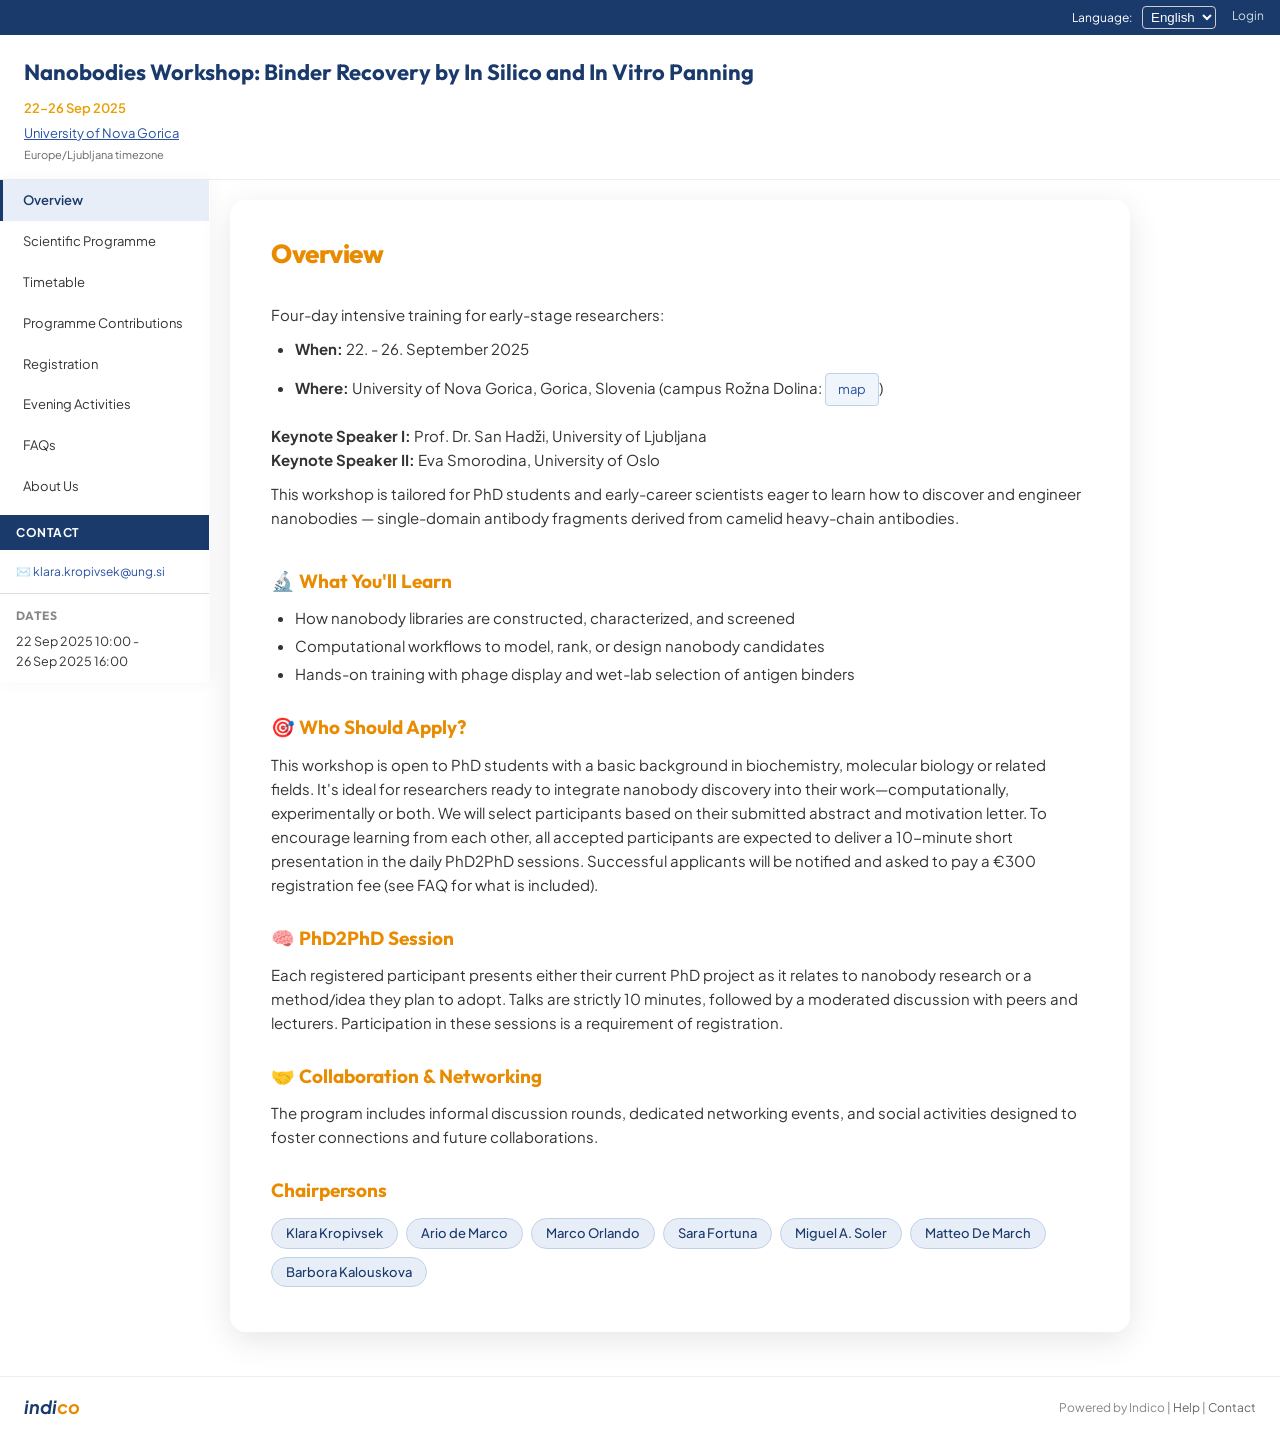
==== commit 98843441: "Improve aesthetics: Add modern Outfit/Plus Jakarta fonts and increase glassmorphism transparency" ====
--- a/nanobodies-workshop/index.html
+++ b/nanobodies-workshop/index.html
@@ -5,7 +5,7 @@
   <meta name="viewport" content="width=device-width, initial-scale=1.0">
   <title>Nanobodies Workshop: Binder Recovery by In Silico and In Vitro Panning</title>
   <link rel="stylesheet" href="style.css">
-  <link href="https://fonts.googleapis.com/css2?family=Inter:wght@400;500;600;700&display=swap" rel="stylesheet">
+  <link href="https://fonts.googleapis.com/css2?family=Outfit:wght@400;500;600;700;800&family=Plus+Jakarta+Sans:wght@400;500;600;700&display=swap" rel="stylesheet">
 </head>
 <body>
 
--- a/nanobodies-workshop/style.css
+++ b/nanobodies-workshop/style.css
@@ -20,10 +20,11 @@
 html { scroll-behavior: smooth; }
 
 body {
-  font-family: 'Inter', 'Segoe UI', Arial, sans-serif;
-  font-size: 14px;
-  color: var(--text);
-  background-image: linear-gradient(rgba(245, 245, 245, 0.9), rgba(245, 245, 245, 0.9)), url('https://raw.githubusercontent.com/biochorl/De-novo-nanobody-re-design/main/Images/Background.png');
+  font-family: 'Plus Jakarta Sans', sans-serif;
+  font-size: 15px;
+  line-height: 1.6;
+  color: var(--text);
+  background-image: url('https://raw.githubusercontent.com/biochorl/De-novo-nanobody-re-design/main/Images/Background.png');
   background-size: cover;
   background-attachment: fixed;
   background-position: center;
@@ -32,6 +33,10 @@
 
 a { color: var(--primary-light); text-decoration: none; }
 a:hover { text-decoration: underline; }
+
+h1, h2, h3, h4, .font-heading {
+  font-family: 'Outfit', sans-serif;
+}
 
 /* ===== Top Bar ===== */
 #top-bar {
@@ -47,8 +52,10 @@
 
 /* ===== Header ===== */
 #site-header {
-  background: linear-gradient(135deg, #dde8f8 0%, #eef3fc 60%, #f5f0e8 100%);
-  border-bottom: 1px solid var(--border);
+  background: rgba(255, 255, 255, 0.65);
+  backdrop-filter: blur(12px);
+  -webkit-backdrop-filter: blur(12px);
+  border-bottom: 1px solid rgba(200, 200, 200, 0.3);
   padding: 20px 24px 16px;
 }
 #site-header h1 {
@@ -77,8 +84,10 @@
 
 /* ===== Nav Tabs ===== */
 #main-nav {
-  background: #fff;
-  border-bottom: 2px solid var(--border);
+  background: rgba(255, 255, 255, 0.65);
+  backdrop-filter: blur(12px);
+  -webkit-backdrop-filter: blur(12px);
+  border-bottom: 2px solid rgba(200, 200, 200, 0.3);
   display: flex;
   padding: 0 24px;
   gap: 0;
@@ -111,8 +120,10 @@
 #sidebar {
   width: var(--sidebar-width);
   min-width: var(--sidebar-width);
-  background: #fff;
-  border-right: 1px solid var(--border);
+  background: rgba(255, 255, 255, 0.45);
+  backdrop-filter: blur(15px);
+  -webkit-backdrop-filter: blur(15px);
+  border-right: 1px solid rgba(255, 255, 255, 0.5);
   padding: 0;
   position: sticky;
   top: 0;
@@ -165,12 +176,15 @@
 /* ===== Main Content ===== */
 #main-content {
   flex: 1;
-  padding: 28px 32px;
+  padding: 32px 40px;
   max-width: 900px;
-  background: rgba(255, 255, 255, 0.7);
-  box-shadow: 0px 4px 20px rgba(0, 0, 0, 0.05);
-  margin: 15px;
-  border-radius: 12px;
+  background: rgba(255, 255, 255, 0.55);
+  backdrop-filter: blur(15px);
+  -webkit-backdrop-filter: blur(15px);
+  box-shadow: 0px 8px 32px rgba(0, 0, 0, 0.1);
+  border: 1px solid rgba(255, 255, 255, 0.4);
+  margin: 20px;
+  border-radius: 16px;
 }
 
 /* Page sections (shown/hidden via JS) */
@@ -179,23 +193,24 @@
 
 /* ===== Content Typography ===== */
 #main-content h2 {
-  font-size: 22px;
-  font-weight: 700;
+  font-size: 26px;
+  font-weight: 800;
   color: var(--orange);
-  margin-bottom: 18px;
+  margin-bottom: 20px;
   padding-bottom: 8px;
+  letter-spacing: -0.5px;
 }
 #main-content h3 {
-  font-size: 17px;
+  font-size: 19px;
   font-weight: 700;
   color: var(--orange);
-  margin: 22px 0 8px;
+  margin: 26px 0 10px;
 }
 #main-content h4 {
-  font-size: 14px;
-  font-weight: 700;
-  color: var(--text);
-  margin: 14px 0 6px;
+  font-size: 16px;
+  font-weight: 700;
+  color: var(--text);
+  margin: 16px 0 8px;
 }
 #main-content p { margin-bottom: 10px; line-height: 1.6; }
 #main-content ul {
@@ -221,8 +236,10 @@
 
 /* ===== Info Boxes ===== */
 .info-box {
-  background: #f0f4fb;
-  border: 1px solid #b8cce8;
+  background: rgba(240, 244, 251, 0.4);
+  backdrop-filter: blur(8px);
+  -webkit-backdrop-filter: blur(8px);
+  border: 1px solid rgba(184, 204, 232, 0.5);
   border-left: 4px solid var(--primary);
   border-radius: 8px;
   padding: 16px 20px;
@@ -230,7 +247,7 @@
   font-size: 13px;
   line-height: 1.5;
 }
-.info-box.note { border-left-color: var(--orange); background: #fef8ec; border-color: #f5dfaa; }
+.info-box.note { border-left-color: var(--orange); background: rgba(254, 248, 236, 0.45); border-color: rgba(245, 223, 170, 0.5); }
 .info-box .info-icon { color: var(--primary); font-weight: bold; margin-right: 6px; }
 
 blockquote {
@@ -292,8 +309,10 @@
 }
 .timetable-item {
   flex: 1;
-  background: #fef9e8;
-  border: 1px solid #ead898;
+  background: rgba(254, 249, 232, 0.45);
+  backdrop-filter: blur(8px);
+  -webkit-backdrop-filter: blur(8px);
+  border: 1px solid rgba(234, 216, 152, 0.5);
   border-radius: 4px;
   padding: 8px 12px;
   font-size: 13px;
@@ -309,11 +328,13 @@
 
 /* ===== Contributions ===== */
 .contribution-card {
-  border: 1px solid var(--border);
+  border: 1px solid rgba(221, 221, 221, 0.5);
   border-radius: 8px;
   padding: 20px;
   margin-bottom: 16px;
-  background: #fff;
+  background: rgba(255, 255, 255, 0.45);
+  backdrop-filter: blur(8px);
+  -webkit-backdrop-filter: blur(8px);
   box-shadow: 0 4px 15px rgba(0,0,0,0.03);
   transition: box-shadow 0.2s, transform 0.2s;
 }
@@ -353,8 +374,10 @@
 
 /* ===== Registration ===== */
 .reg-notice {
-  background: #e8f0fb;
-  border: 1px solid #b5ceee;
+  background: rgba(232, 240, 251, 0.45);
+  backdrop-filter: blur(8px);
+  -webkit-backdrop-filter: blur(8px);
+  border: 1px solid rgba(181, 206, 238, 0.5);
   border-radius: 6px;
   padding: 16px 20px;
   display: flex;
@@ -411,14 +434,16 @@
 
 /* ===== Scientific Programme items ===== */
 .programme-item {
-  border: 1px solid var(--border);
+  border: 1px solid rgba(221, 221, 221, 0.5);
   border-radius: 6px;
   margin-bottom: 18px;
   overflow: hidden;
-  background: #fff;
+  background: rgba(255, 255, 255, 0.45);
+  backdrop-filter: blur(8px);
+  -webkit-backdrop-filter: blur(8px);
 }
 .programme-item-header {
-  background: #f0f4fb;
+  background: rgba(240, 244, 251, 0.45);
   padding: 12px 16px;
   font-size: 15px;
   font-weight: 700;
@@ -456,8 +481,10 @@
 
 /* ===== Footer ===== */
 #site-footer {
-  background: #fff;
-  border-top: 1px solid var(--border);
+  background: rgba(255, 255, 255, 0.65);
+  backdrop-filter: blur(10px);
+  -webkit-backdrop-filter: blur(10px);
+  border-top: 1px solid rgba(200, 200, 200, 0.3);
   padding: 16px 24px;
   display: flex;
   justify-content: space-between;
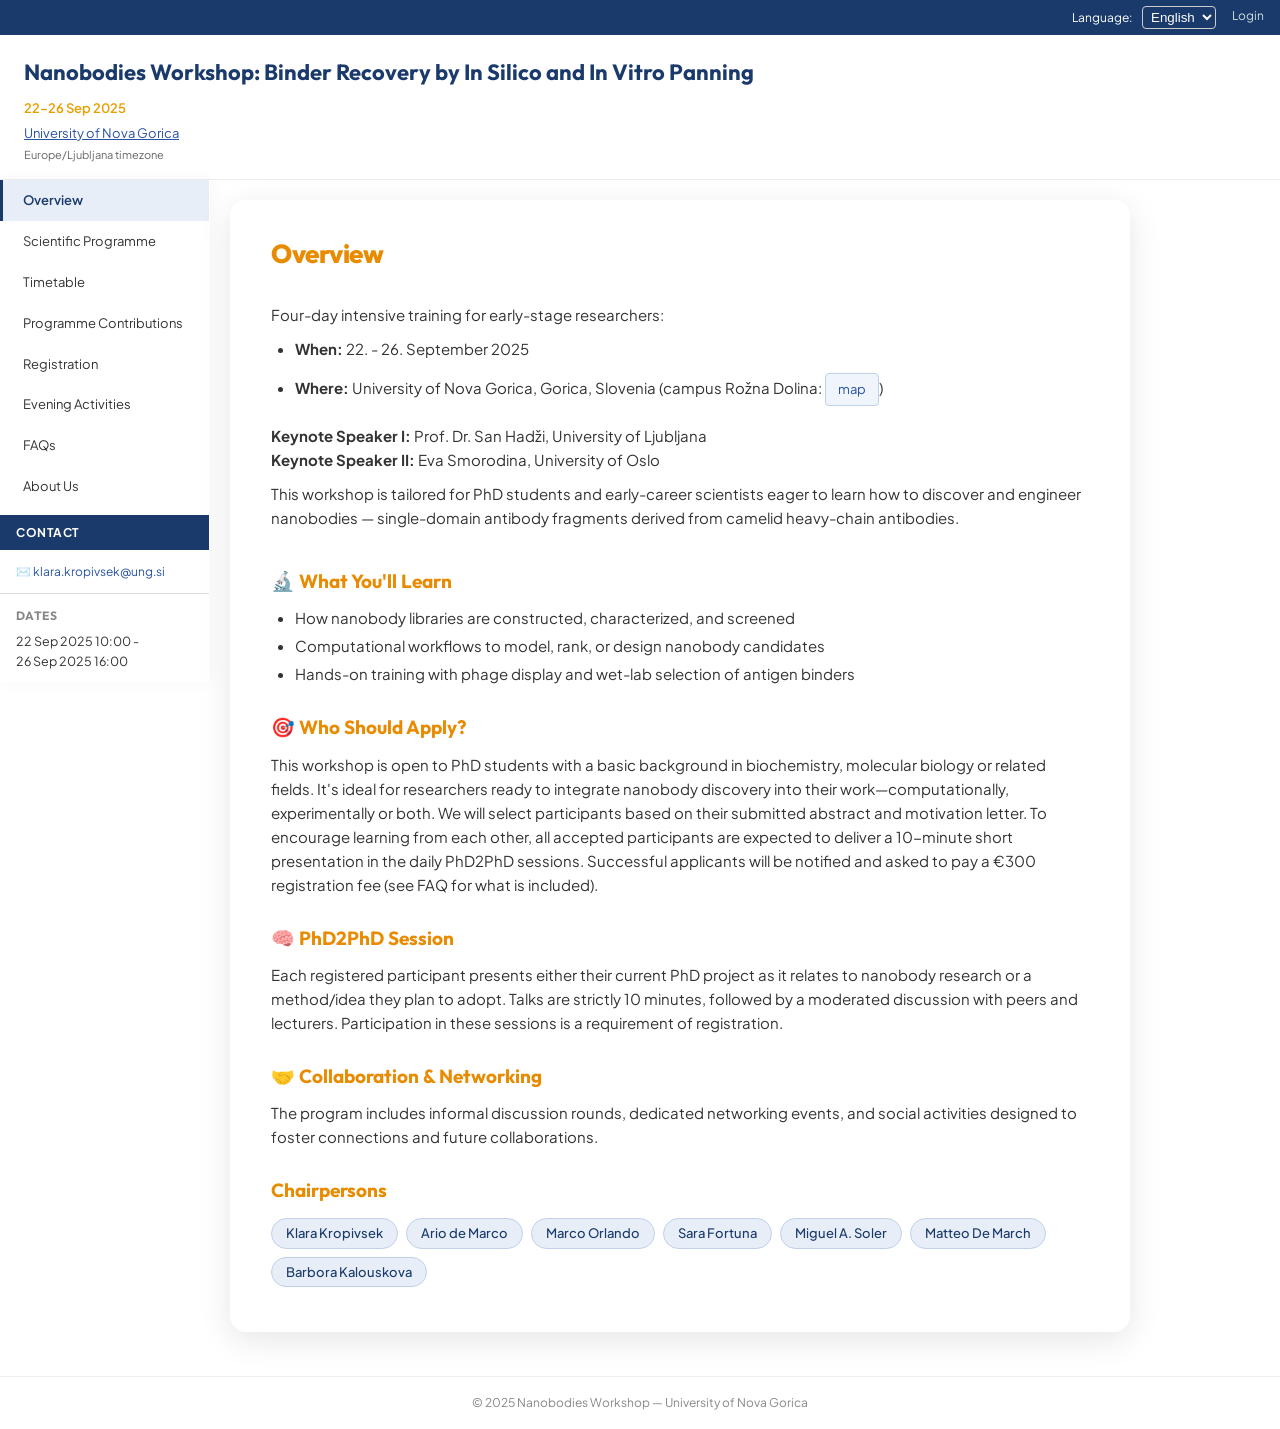
==== commit c714385e: "Remove Indico references from footer" ====
--- a/nanobodies-workshop/index.html
+++ b/nanobodies-workshop/index.html
@@ -325,12 +325,9 @@
     </main>
   </div>
 
-  <footer id="site-footer">
-    <div class="footer-logo">
-      indi<span>co</span>
-    </div>
+  <footer id="site-footer" style="justify-content: center; text-align: center;">
     <div>
-      Powered by Indico | <a href="#">Help</a> | <a href="mailto:klara.kropivsek@ung.si">Contact</a>
+      © 2025 Nanobodies Workshop — University of Nova Gorica
     </div>
   </footer>
 
--- a/nanobodies-workshop/style.css
+++ b/nanobodies-workshop/style.css
@@ -493,13 +493,6 @@
   color: #888;
   margin-top: 24px;
 }
-#site-footer .footer-logo {
-  font-weight: 700;
-  font-size: 18px;
-  color: var(--primary);
-  font-style: italic;
-}
-#site-footer .footer-logo span { color: var(--orange); }
 #site-footer a { color: #666; }
 #site-footer a:hover { color: var(--primary); }
 
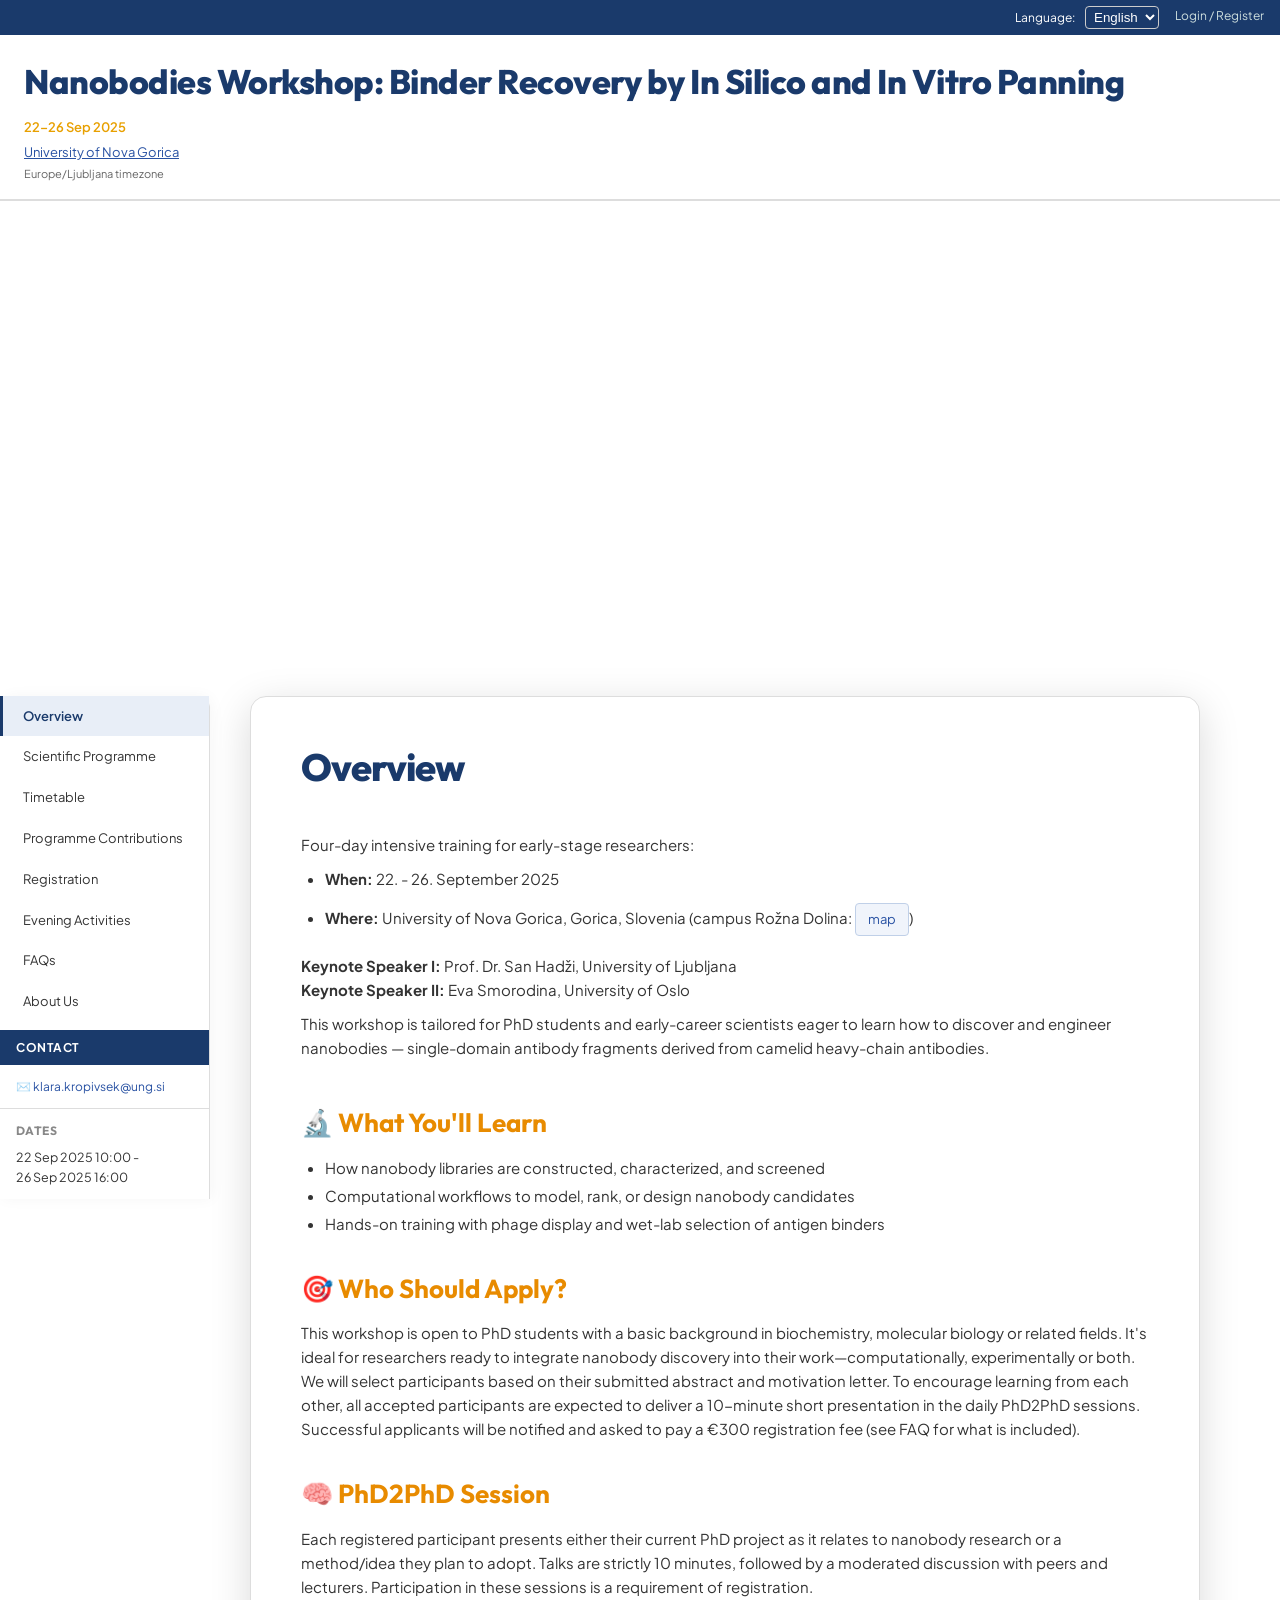
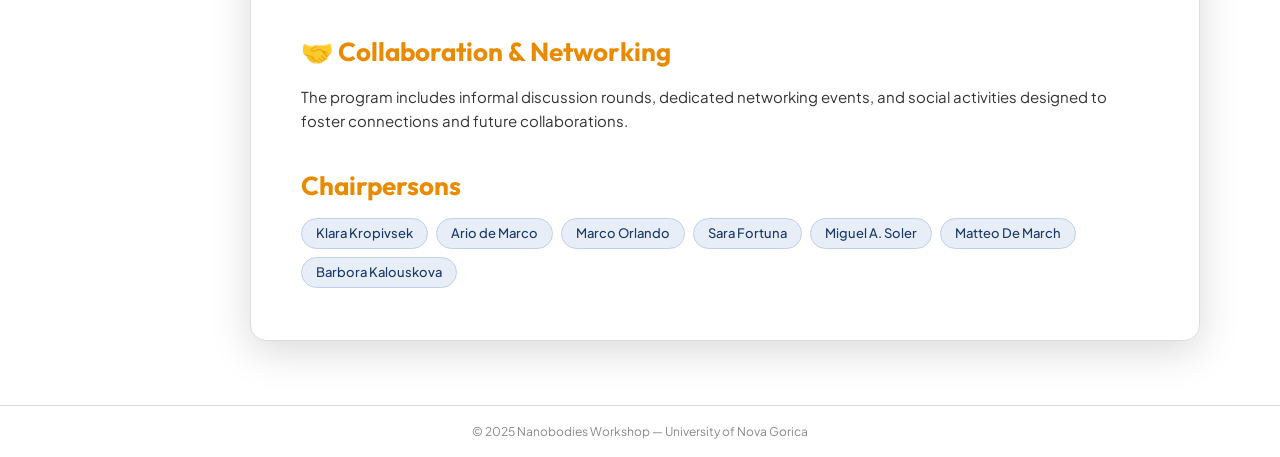
==== commit a5cf0efc: "Add Firebase Authentication and Login Modal" ====
--- a/nanobodies-workshop/index.html
+++ b/nanobodies-workshop/index.html
@@ -18,7 +18,11 @@
         <option value="it" style="color: black;">Italiano</option>
       </select>
     </div>
-    <a href="#">Login</a>
+    <div id="user-auth-status">
+      <a href="#" id="open-login-btn" onclick="openLoginModal(event)">Login / Register</a>
+      <span id="user-email-display" style="display:none; margin-right:10px; font-weight:600;"></span>
+      <a href="#" id="logout-btn" style="display:none;" onclick="logoutUser(event)">Logout</a>
+    </div>
   </div>
 
   <!-- Header -->
@@ -232,10 +236,15 @@
         
         <div class="reg-notice">
           <div class="reg-icon">ℹ</div>
-          <div>
+          <div id="registration-locked-state">
             <strong data-i18n="reg_login_req">Account required to register</strong><br>
             <span data-i18n="reg_login_desc">You must be logged in to register for this event.</span><br>
-            <a href="#" class="register-btn" data-i18n="btn_login">Login to Register</a>
+            <a href="#" class="register-btn" data-i18n="btn_login" onclick="openLoginModal(event)">Login to Register</a>
+          </div>
+          <div id="registration-unlocked-state" style="display:none;">
+            <strong>You are securely logged in!</strong><br>
+            <span>You may now proceed to complete your workshop registration. (Application form coming soon).</span><br>
+            <button class="register-btn" style="border:none; cursor:pointer;" onclick="alert('The abstract submission and registration form will be added here next!')">Proceed to Application</button>
           </div>
         </div>
       </section>
@@ -331,7 +340,35 @@
     </div>
   </footer>
 
+  <!-- Login/Register Modal -->
+  <div id="login-modal" class="modal-overlay">
+    <div class="modal-box">
+      <span class="close-modal" onclick="closeLoginModal()">&times;</span>
+      <h2 id="modal-title">Sign In</h2>
+      
+      <div class="auth-form-group">
+        <label>Email address</label>
+        <input type="email" id="auth-email" placeholder="you@university.edu" required>
+      </div>
+      
+      <div class="auth-form-group">
+        <label>Password</label>
+        <input type="password" id="auth-password" placeholder="••••••••" required>
+      </div>
+      
+      <div id="auth-error-msg" style="color: red; font-size: 13px; margin-bottom: 10px; display: none;"></div>
+
+      <button id="auth-submit-btn" class="register-btn" style="width: 100%; text-align: center; margin-top: 5px; border:none; cursor:pointer;">Sign In</button>
+      
+      <p class="auth-switch-text">
+        <span id="auth-switch-prompt">Don't have an account?</span> 
+        <a href="#" id="auth-switch-link" onclick="toggleAuthMode(event)">Register here</a>
+      </p>
+    </div>
+  </div>
+
   <script src="script.js"></script>
   <script src="lang.js"></script>
+  <script type="module" src="auth.js"></script>
 </body>
 </html>
--- a/nanobodies-workshop/style.css
+++ b/nanobodies-workshop/style.css
@@ -52,17 +52,18 @@
 
 /* ===== Header ===== */
 #site-header {
-  background: rgba(255, 255, 255, 0.65);
-  backdrop-filter: blur(12px);
-  -webkit-backdrop-filter: blur(12px);
-  border-bottom: 1px solid rgba(200, 200, 200, 0.3);
+  background: rgba(255, 255, 255, 0.98);
+  border-bottom: 2px solid var(--border);
   padding: 20px 24px 16px;
+  position: relative;
+  z-index: 10;
 }
 #site-header h1 {
-  font-size: 22px;
-  font-weight: 700;
+  font-size: 34px;
+  font-weight: 800;
   color: var(--primary);
   margin-bottom: 8px;
+  letter-spacing: -0.5px;
 }
 #site-header .event-meta {
   font-size: 13px;
@@ -84,10 +85,8 @@
 
 /* ===== Nav Tabs ===== */
 #main-nav {
-  background: rgba(255, 255, 255, 0.65);
-  backdrop-filter: blur(12px);
-  -webkit-backdrop-filter: blur(12px);
-  border-bottom: 2px solid rgba(200, 200, 200, 0.3);
+  background: rgba(255, 255, 255, 0.98);
+  border-bottom: 2px solid var(--border);
   display: flex;
   padding: 0 24px;
   gap: 0;
@@ -114,16 +113,16 @@
 #page-body {
   display: flex;
   min-height: calc(100vh - 200px);
+  margin-top: 55vh; /* Massive margin to reveal the fixed background image */
 }
 
 /* ===== Sidebar ===== */
 #sidebar {
   width: var(--sidebar-width);
   min-width: var(--sidebar-width);
-  background: rgba(255, 255, 255, 0.45);
-  backdrop-filter: blur(15px);
-  -webkit-backdrop-filter: blur(15px);
-  border-right: 1px solid rgba(255, 255, 255, 0.5);
+  background: rgba(255, 255, 255, 0.98);
+  border-right: 1px solid var(--border);
+  border-radius: 12px 12px 0 0;
   padding: 0;
   position: sticky;
   top: 0;
@@ -176,41 +175,43 @@
 /* ===== Main Content ===== */
 #main-content {
   flex: 1;
-  padding: 32px 40px;
-  max-width: 900px;
-  background: rgba(255, 255, 255, 0.55);
-  backdrop-filter: blur(15px);
-  -webkit-backdrop-filter: blur(15px);
-  box-shadow: 0px 8px 32px rgba(0, 0, 0, 0.1);
-  border: 1px solid rgba(255, 255, 255, 0.4);
-  margin: 20px;
+  padding: 0;
+  max-width: 950px;
+  margin: 0 40px 40px;
+  background: transparent;
+}
+
+/* Page sections (shown/hidden via JS) */
+.page-section { 
+  display: none; 
+  background: #ffffff;
+  padding: 40px 50px;
   border-radius: 16px;
-}
-
-/* Page sections (shown/hidden via JS) */
-.page-section { display: none; }
+  box-shadow: 0 10px 40px rgba(0,0,0,0.15);
+  border: 1px solid var(--border);
+}
 .page-section.active { display: block; }
 
 /* ===== Content Typography ===== */
 #main-content h2 {
+  font-size: 38px;
+  font-weight: 800;
+  color: var(--primary);
+  margin-bottom: 24px;
+  padding-bottom: 12px;
+  letter-spacing: -1px;
+}
+#main-content h3 {
   font-size: 26px;
-  font-weight: 800;
-  color: var(--orange);
-  margin-bottom: 20px;
-  padding-bottom: 8px;
-  letter-spacing: -0.5px;
-}
-#main-content h3 {
-  font-size: 19px;
   font-weight: 700;
   color: var(--orange);
-  margin: 26px 0 10px;
+  margin: 32px 0 12px;
 }
 #main-content h4 {
-  font-size: 16px;
+  font-size: 20px;
   font-weight: 700;
   color: var(--text);
-  margin: 16px 0 8px;
+  margin: 20px 0 10px;
 }
 #main-content p { margin-bottom: 10px; line-height: 1.6; }
 #main-content ul {
@@ -236,18 +237,16 @@
 
 /* ===== Info Boxes ===== */
 .info-box {
-  background: rgba(240, 244, 251, 0.4);
-  backdrop-filter: blur(8px);
-  -webkit-backdrop-filter: blur(8px);
-  border: 1px solid rgba(184, 204, 232, 0.5);
-  border-left: 4px solid var(--primary);
+  background: #f4f7fc;
+  border: 1px solid #d0deef;
+  border-left: 5px solid var(--primary);
   border-radius: 8px;
-  padding: 16px 20px;
-  margin: 14px 0;
-  font-size: 13px;
-  line-height: 1.5;
-}
-.info-box.note { border-left-color: var(--orange); background: rgba(254, 248, 236, 0.45); border-color: rgba(245, 223, 170, 0.5); }
+  padding: 18px 24px;
+  margin: 16px 0;
+  font-size: 15px;
+  line-height: 1.6;
+}
+.info-box.note { border-left-color: var(--orange); background: #fdfaf3; border-color: #f1e2bd; }
 .info-box .info-icon { color: var(--primary); font-weight: bold; margin-right: 6px; }
 
 blockquote {
@@ -309,13 +308,12 @@
 }
 .timetable-item {
   flex: 1;
-  background: rgba(254, 249, 232, 0.45);
-  backdrop-filter: blur(8px);
-  -webkit-backdrop-filter: blur(8px);
-  border: 1px solid rgba(234, 216, 152, 0.5);
-  border-radius: 4px;
-  padding: 8px 12px;
-  font-size: 13px;
+  background: #fefcf5;
+  border: 1px solid #f2e7c3;
+  border-left: 4px solid var(--accent);
+  border-radius: 6px;
+  padding: 12px 18px;
+  font-size: 14px;
 }
 .timetable-item.registration { background: #eaf4fb; border-color: #b8d8f0; }
 .timetable-item.social { background: #f0eefd; border-color: #c8c0f0; }
@@ -328,14 +326,12 @@
 
 /* ===== Contributions ===== */
 .contribution-card {
-  border: 1px solid rgba(221, 221, 221, 0.5);
-  border-radius: 8px;
-  padding: 20px;
-  margin-bottom: 16px;
-  background: rgba(255, 255, 255, 0.45);
-  backdrop-filter: blur(8px);
-  -webkit-backdrop-filter: blur(8px);
-  box-shadow: 0 4px 15px rgba(0,0,0,0.03);
+  border: 1px solid var(--border);
+  border-radius: 12px;
+  padding: 24px;
+  margin-bottom: 20px;
+  background: #ffffff;
+  box-shadow: 0 4px 15px rgba(0,0,0,0.06);
   transition: box-shadow 0.2s, transform 0.2s;
 }
 .contribution-card:hover { box-shadow: 0 6px 20px rgba(0,0,0,0.08); transform: translateY(-2px); }
@@ -374,16 +370,14 @@
 
 /* ===== Registration ===== */
 .reg-notice {
-  background: rgba(232, 240, 251, 0.45);
-  backdrop-filter: blur(8px);
-  -webkit-backdrop-filter: blur(8px);
-  border: 1px solid rgba(181, 206, 238, 0.5);
-  border-radius: 6px;
-  padding: 16px 20px;
-  display: flex;
-  gap: 12px;
+  background: #f0f5fb;
+  border: 1px solid #d4e2f4;
+  border-radius: 8px;
+  padding: 20px 24px;
+  display: flex;
+  gap: 16px;
   align-items: flex-start;
-  font-size: 14px;
+  font-size: 15px;
 }
 .reg-notice .reg-icon { font-size: 22px; color: var(--primary); flex-shrink: 0; }
 .reg-notice a { font-weight: 600; }
@@ -434,18 +428,16 @@
 
 /* ===== Scientific Programme items ===== */
 .programme-item {
-  border: 1px solid rgba(221, 221, 221, 0.5);
-  border-radius: 6px;
-  margin-bottom: 18px;
+  border: 1px solid var(--border);
+  border-radius: 8px;
+  margin-bottom: 20px;
   overflow: hidden;
-  background: rgba(255, 255, 255, 0.45);
-  backdrop-filter: blur(8px);
-  -webkit-backdrop-filter: blur(8px);
+  background: #ffffff;
 }
 .programme-item-header {
-  background: rgba(240, 244, 251, 0.45);
-  padding: 12px 16px;
-  font-size: 15px;
+  background: #f6f8fb;
+  padding: 16px 20px;
+  font-size: 17px;
   font-weight: 700;
   color: var(--primary);
   cursor: pointer;
@@ -481,10 +473,8 @@
 
 /* ===== Footer ===== */
 #site-footer {
-  background: rgba(255, 255, 255, 0.65);
-  backdrop-filter: blur(10px);
-  -webkit-backdrop-filter: blur(10px);
-  border-top: 1px solid rgba(200, 200, 200, 0.3);
+  background: #ffffff;
+  border-top: 1px solid var(--border);
   padding: 16px 24px;
   display: flex;
   justify-content: space-between;
@@ -542,10 +532,85 @@
 }
 .map-link:hover { background: #e0e8f5; text-decoration: none; }
 
-/* Responsive */
+/* ===== Responsive ===== */
 @media (max-width: 700px) {
   #sidebar { display: none; }
   .event-hero { flex-direction: column; }
   .event-hero img { width: 100%; }
-  #main-content { padding: 16px; }
-}
+  #main-content { margin: 10px; padding: 0; }
+  #page-body { margin-top: 40vh; }
+}
+
+/* ===== Auth Modal ===== */
+.modal-overlay {
+  position: fixed;
+  top: 0; left: 0; width: 100%; height: 100%;
+  background: rgba(0, 0, 0, 0.6);
+  backdrop-filter: blur(5px);
+  -webkit-backdrop-filter: blur(5px);
+  display: flex;
+  justify-content: center;
+  align-items: center;
+  z-index: 1000;
+  opacity: 0;
+  visibility: hidden;
+  transition: opacity 0.3s;
+}
+.modal-overlay.active {
+  opacity: 1;
+  visibility: visible;
+}
+.modal-box {
+  background: #fff;
+  padding: 40px;
+  border-radius: 12px;
+  width: 90%;
+  max-width: 400px;
+  position: relative;
+  box-shadow: 0 10px 40px rgba(0,0,0,0.2);
+  transform: translateY(-20px);
+  transition: transform 0.3s;
+}
+.modal-overlay.active .modal-box {
+  transform: translateY(0);
+}
+.close-modal {
+  position: absolute;
+  top: 15px; right: 20px;
+  font-size: 24px;
+  cursor: pointer;
+  color: #888;
+}
+.close-modal:hover { color: var(--primary); }
+.modal-box h2 {
+  color: var(--primary);
+  margin-bottom: 24px;
+}
+.auth-form-group {
+  margin-bottom: 16px;
+}
+.auth-form-group label {
+  display: block;
+  font-size: 13px;
+  font-weight: 600;
+  margin-bottom: 6px;
+  color: var(--text);
+}
+.auth-form-group input {
+  width: 100%;
+  padding: 12px;
+  border: 1px solid var(--border);
+  border-radius: 6px;
+  font-family: inherit;
+  font-size: 14px;
+}
+.auth-form-group input:focus {
+  outline: none;
+  border-color: var(--primary);
+}
+.auth-switch-text {
+  text-align: center;
+  font-size: 13px;
+  margin-top: 20px;
+  color: var(--text-light);
+}
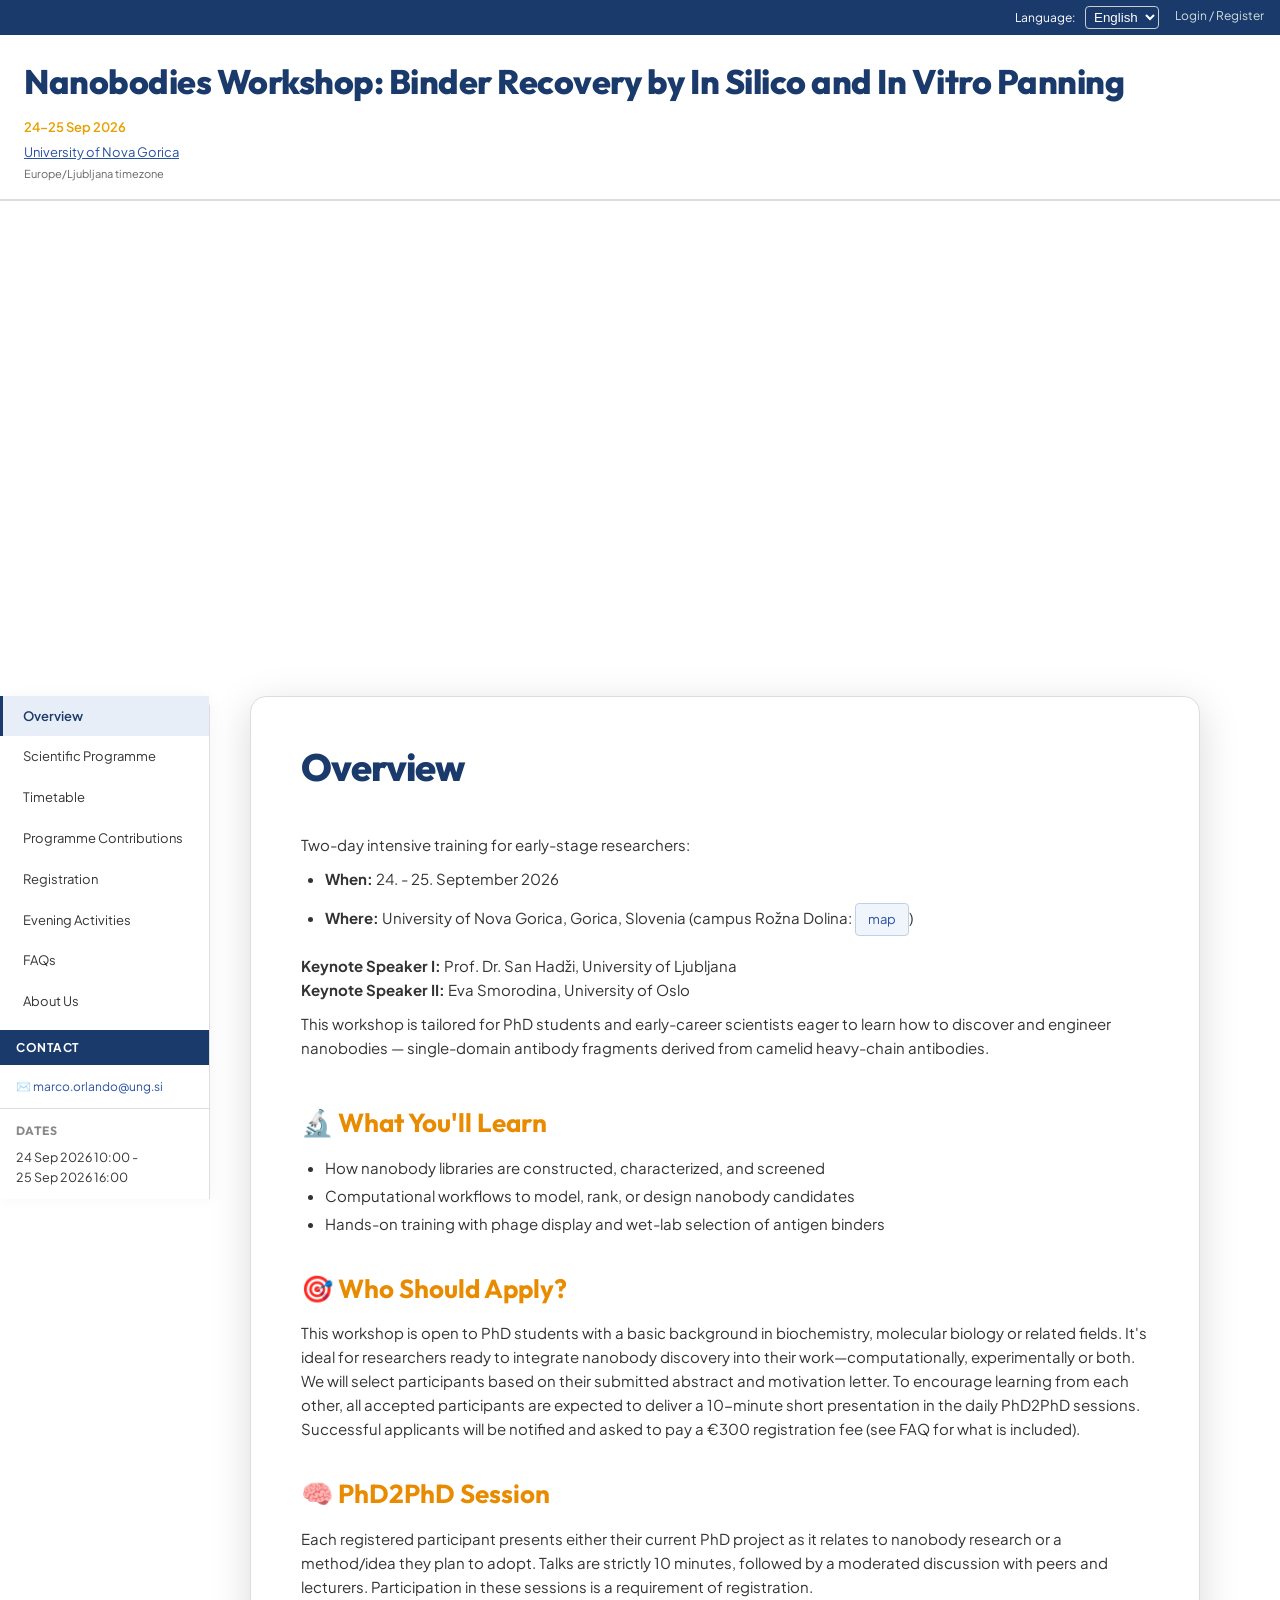
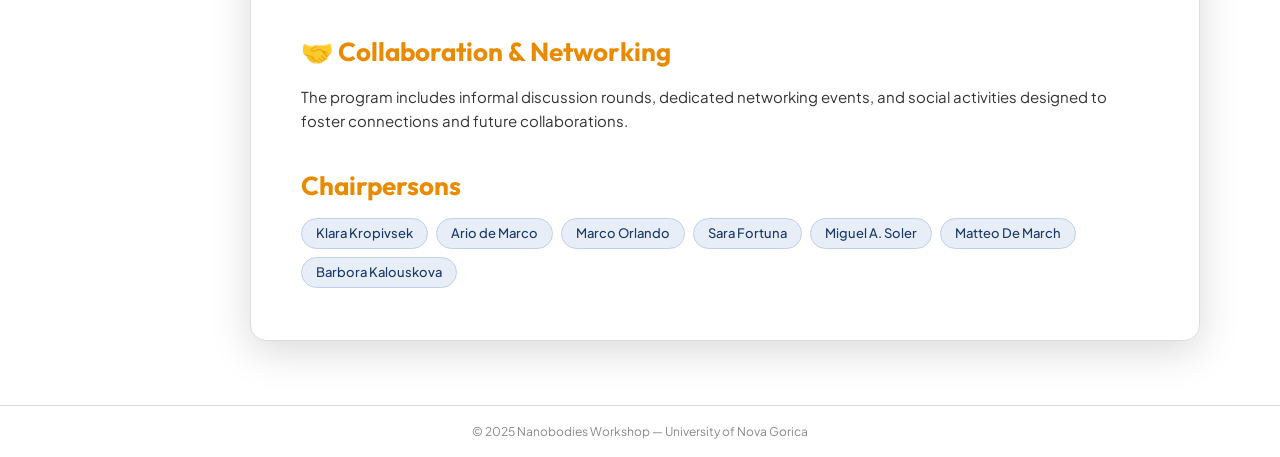
==== commit 523a7ca9: "Update workshop dates to Sep 2026 and set Marco Orlando as organizer and contact" ====
--- a/nanobodies-workshop/index.html
+++ b/nanobodies-workshop/index.html
@@ -28,7 +28,7 @@
   <!-- Header -->
   <header id="site-header">
     <h1 data-i18n="site_title">Nanobodies Workshop: Binder Recovery by In Silico and In Vitro Panning</h1>
-    <div class="event-meta" data-i18n="event_date">22–26 Sep 2025</div>
+    <div class="event-meta" data-i18n="event_date">24–25 Sep 2026</div>
     <div class="event-location" data-i18n="event_loc">University of Nova Gorica</div>
     <div class="event-tz" data-i18n="event_tz">Europe/Ljubljana timezone</div>
   </header>
@@ -53,12 +53,12 @@
       
       <div class="sidebar-section-header" data-i18n="nav_support">Contact</div>
       <div class="sidebar-contact">
-        <a href="mailto:klara.kropivsek@ung.si">✉️ klara.kropivsek@ung.si</a>
+        <a href="mailto:marco.orlando@ung.si">✉️ marco.orlando@ung.si</a>
       </div>
 
       <div class="sidebar-info-box">
         <h4 data-i18n="dates_title">Dates</h4>
-        <div data-i18n="dates_info">22 Sep 2025 10:00 -<br>26 Sep 2025 16:00</div>
+        <div data-i18n="dates_info">24 Sep 2026 10:00 -<br>25 Sep 2026 16:00</div>
       </div>
     </aside>
 
@@ -72,7 +72,7 @@
             <h2 data-i18n="overview_h2">Overview</h2>
             <p data-i18n="overview_p1">Four-day intensive training for early-stage researchers:</p>
             <ul>
-              <li><strong data-i18n="when">When:</strong> 22. - 26. September 2025</li>
+              <li><strong data-i18n="when">When:</strong> 24. - 25. September 2026</li>
               <li><strong data-i18n="where">Where:</strong> University of Nova Gorica, Gorica, Slovenia (campus Rožna Dolina: <a href="https://maps.app.goo.gl/PM1hABKpAfYEtW3E6" class="map-link">map</a>)</li>
             </ul>
             <p><strong>Keynote Speaker I:</strong> Prof. Dr. San Hadži, University of Ljubljana<br>
@@ -316,11 +316,11 @@
         <p data-i18n="ab_org_desc">The Nanobody Workshop is jointly organised by members of the Laboratory of Environmental and Life Sciences at the University of Nova Gorica and international collaborators. We are grateful for the support of everyone who helped shape the programme and make this event possible.</p>
         
         <h4 data-i18n="ab_scicomm">Scientific Committee</h4>
-        <p><strong>Chair:</strong> Dr. Klara Kropivšek, Prof. Ario de Marco<br>
-        <strong>Members:</strong> Dr. Marco Orlando, Dr. Claudia d'Ercole, Urša Štrancar, Lucia Cikatricisova, Mirna Nakić, Xinyu Hu, Dr. Miguel A. Soler, Dr. Sara Fortuna, Dr. Matteo De March, Dr. Barbora Kalousková</p>
+        <p><strong>Chair:</strong> Dr. Marco Orlando<br>
+        <strong>Members:</strong> Dr. Klara Kropivšek, Prof. Ario de Marco, Dr. Claudia d'Ercole, Urša Štrancar, Lucia Cikatricisova, Mirna Nakić, Xinyu Hu, Dr. Miguel A. Soler, Dr. Sara Fortuna, Dr. Matteo De March, Dr. Barbora Kalousková</p>
 
         <h4 data-i18n="ab_orgcomm">Organising Committee</h4>
-        <p>Dr. Klara Kropivšek, Prof. Ario de Marco, Dr. Claudia D'Ercole, Dr. Petra Raspor, Prof. Ian R. White, Nadja Lovec Santinello, Prof. Miha Pavšič (Instruct-ERIC Slovenia), PhD students of the LELS group<br>
+        <p>Dr. Marco Orlando, Dr. Klara Kropivšek, Prof. Ario de Marco, Dr. Claudia D'Ercole, Dr. Petra Raspor, Prof. Ian R. White, Nadja Lovec Santinello, Prof. Miha Pavšič (Instruct-ERIC Slovenia), PhD students of the LELS group<br>
         We also warmly acknowledge the support of the broader LELS team for their help and encouragement throughout the planning process.</p>
 
         <h3 data-i18n="ab_research">About the Research</h3>
